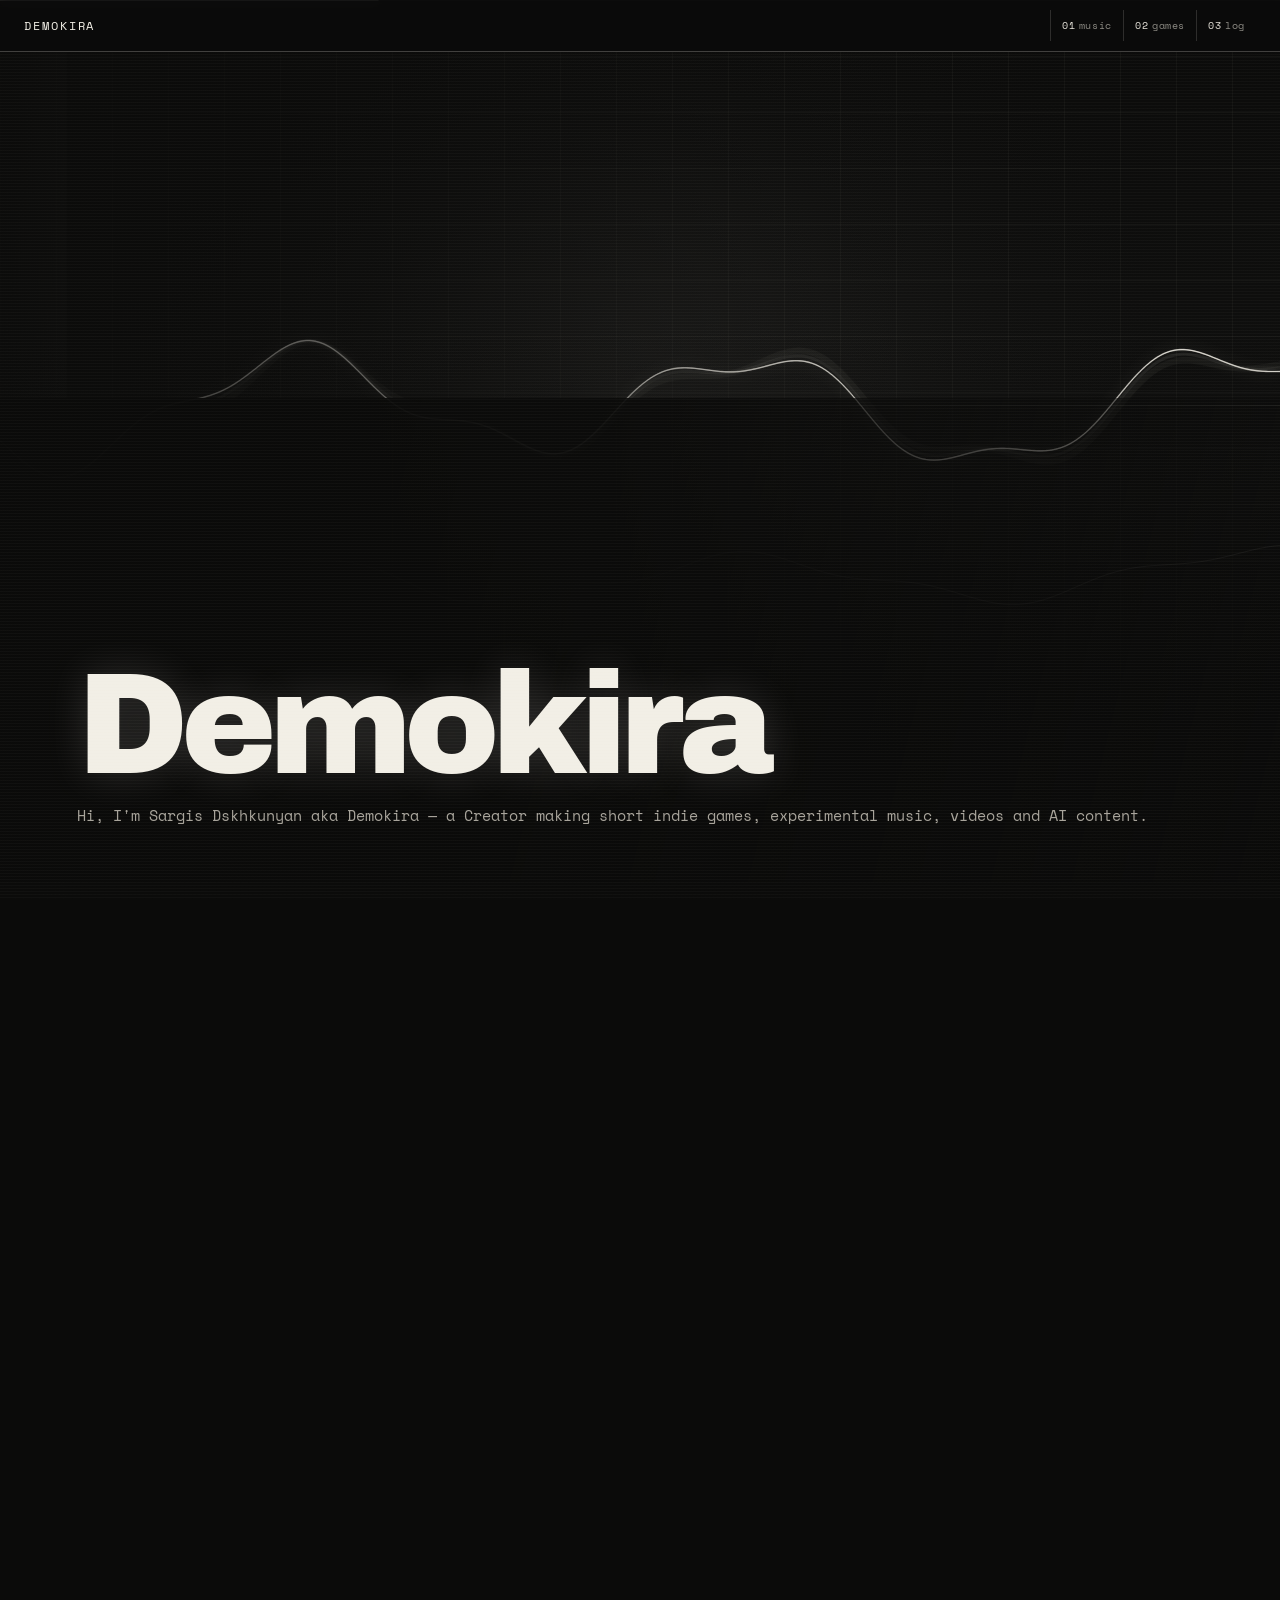
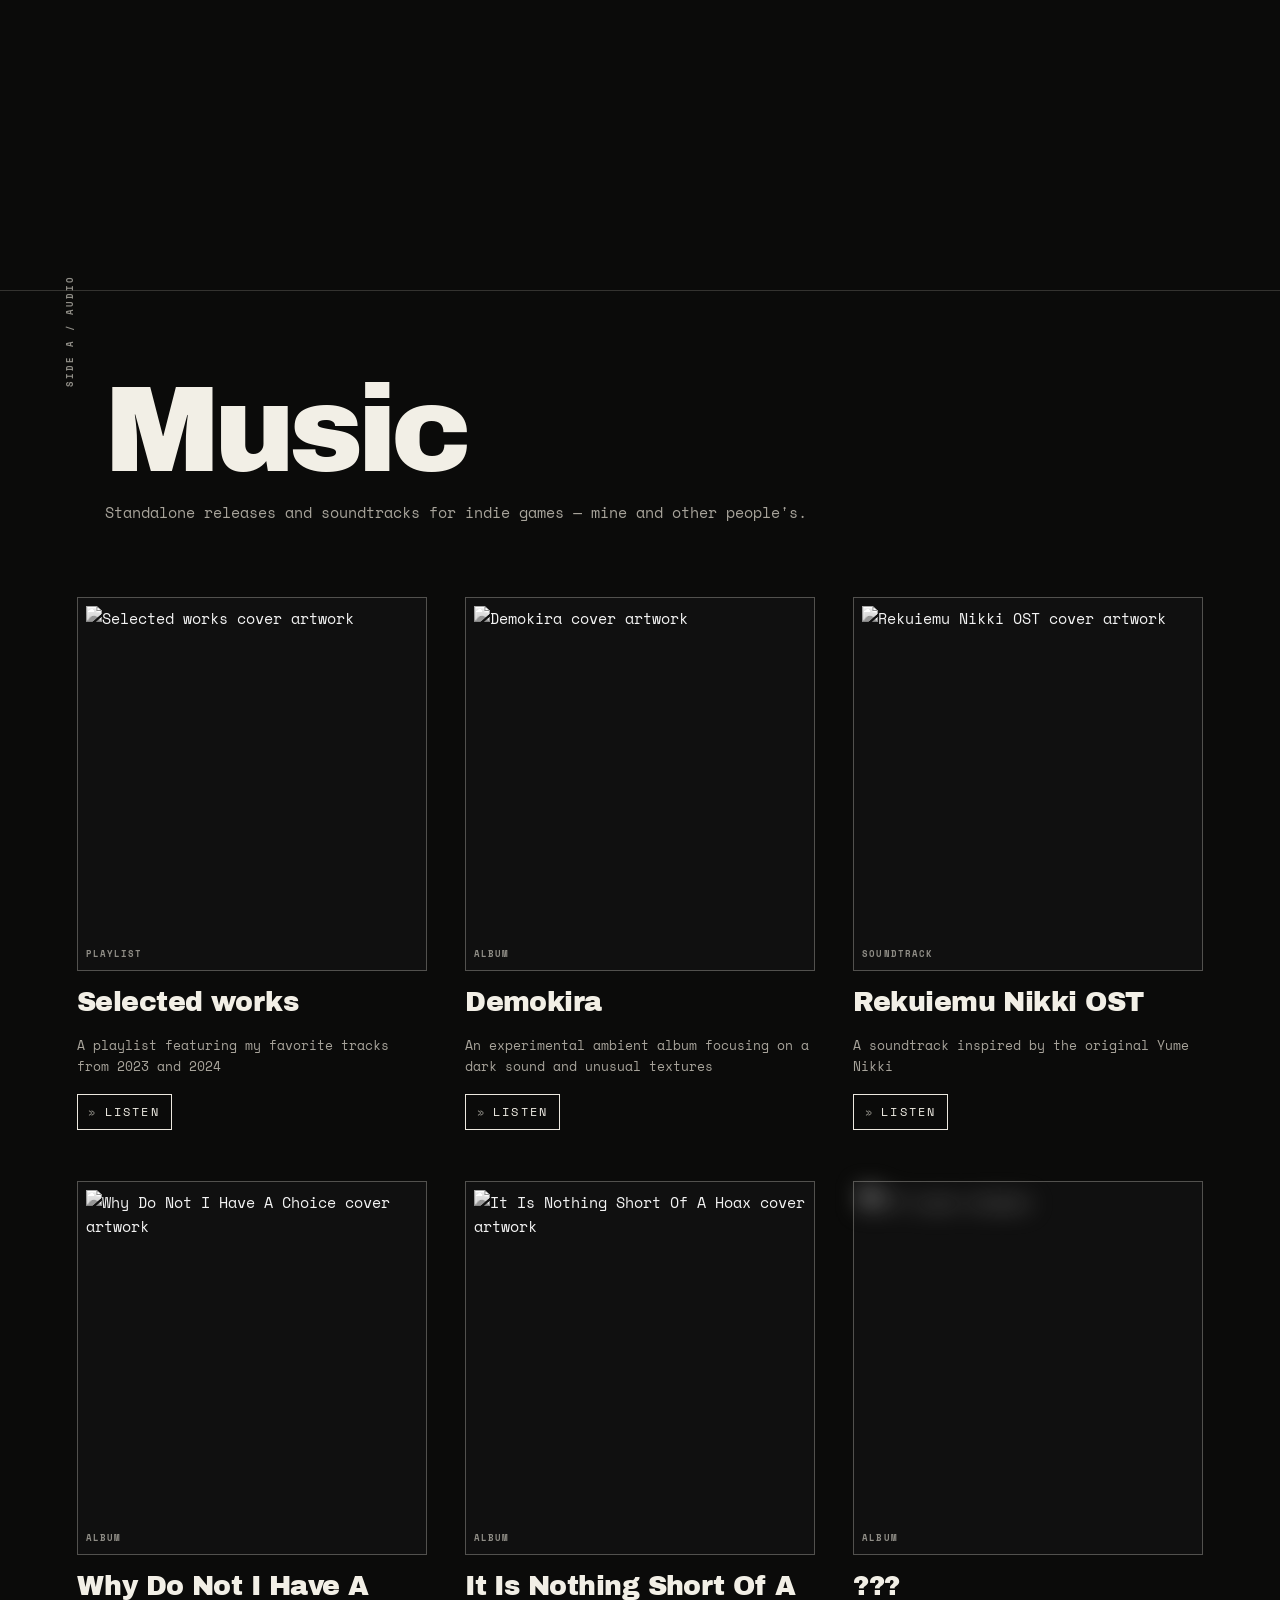
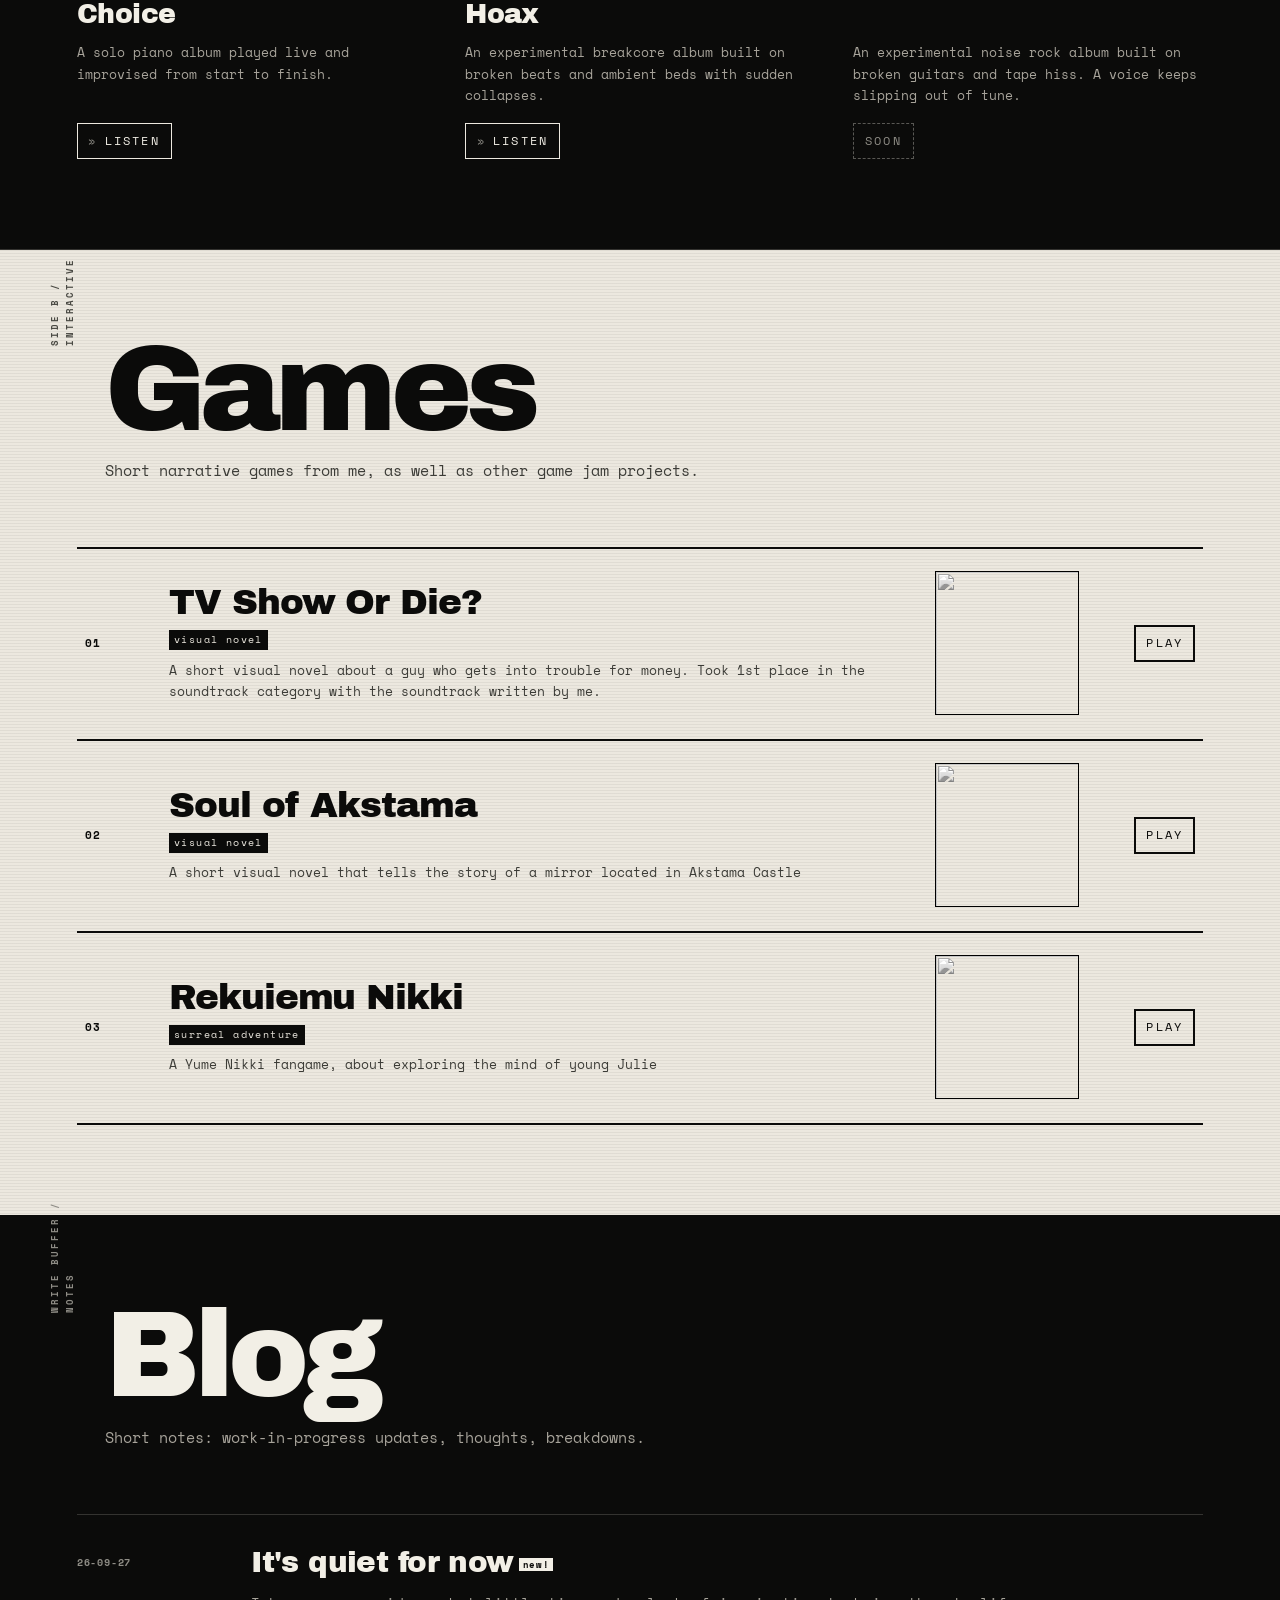
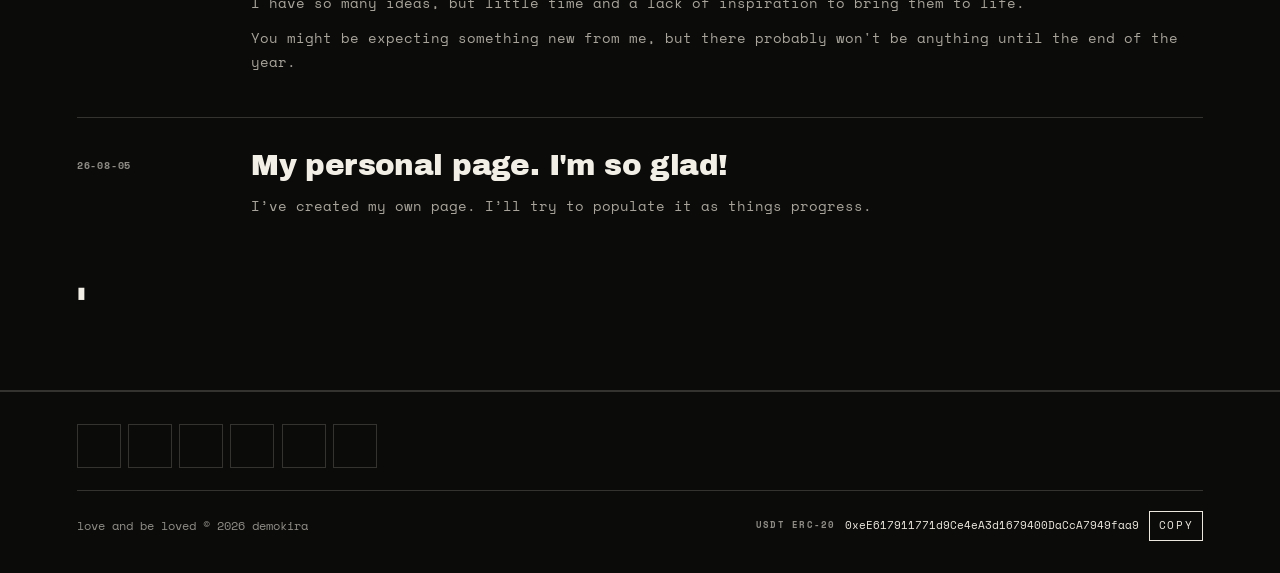
==== preview.html @ 274d5055 "Self-contained oscilloscope preview" ====
<!doctype html>
<html lang="en">
<head>
<meta charset="utf-8">
<meta name="viewport" content="width=device-width, initial-scale=1">
<title>Demokira — indie games, music, videos and AI content</title>
<meta name="description" content="Short indie games, experimental music, videos, AI content and a dev blog by Sargis Dskhkunyan aka Demokira.">
<meta name="theme-color" content="#0b0b0a">
<meta property="og:title" content="Demokira — indie games, music, videos and AI content">
<meta property="og:description" content="Short indie games, experimental music, videos, AI content and a dev blog by Sargis Dskhkunyan aka Demokira.">
<meta property="og:type" content="website">
<meta property="og:url" content="https://sargis.space/">
<meta property="og:site_name" content="Demokira">
<meta property="og:image" content="https://sargis.space/assets/og.png">
<meta name="twitter:card" content="summary_large_image">
<meta name="twitter:image" content="https://sargis.space/assets/og.png">
<link rel="canonical" href="https://sargis.space/">
<link rel="icon" href="https://cdn.jsdelivr.net/gh/demokira/demokiras-page@preview-oscilloscope/assets/icon.png">
<link rel="apple-touch-icon" href="https://cdn.jsdelivr.net/gh/demokira/demokiras-page@preview-oscilloscope/assets/apple-touch-icon.png">

<link rel="preconnect" href="https://fonts.googleapis.com">
<link rel="preconnect" href="https://fonts.gstatic.com">
<style>
@import url('https://fonts.googleapis.com/css2?family=Archivo+Black&family=Space+Mono:ital,wght@0,400;0,700;1,400&display=swap');

*, *::before, *::after { box-sizing: border-box; }
html, body { margin: 0; padding: 0; }
html { background: #0b0b0a; }
body { background: #0b0b0a; color: #ece8df; }
h1, h2, h3, p, figure, blockquote { margin: 0; }
ul, ol { margin: 0; padding: 0; list-style: none; }
img { max-width: 100%; }
a { color: inherit; }
button { font: inherit; }
::selection { background: #ece8df; color: #0b0b0a; }

.scroll-scrub {
  --ss-progress: 0;
  position: relative;
  isolation: isolate;
  color: var(--ss-ink);
  background: var(--ss-bg);
}

.scroll-scrub__stage {
  position: sticky;
  top: 0;
  z-index: 0;
  width: 100%;
  height: 100dvh;
  overflow: hidden;
  background: var(--ss-bg);
}

.scroll-scrub__media,
.scroll-scrub__layer,
.scroll-scrub__picture,
.scroll-scrub__poster,
.scroll-scrub__video {
  position: absolute;
  inset: 0;
  width: 100%;
  height: 100%;
}

.scroll-scrub__media {
  z-index: 0;
}

.scroll-scrub__layer {
  margin: 0;
  overflow: hidden;
  opacity: 0;
  will-change: opacity;
}

.scroll-scrub__layer:first-child {
  opacity: 1;
}

.scroll-scrub__poster,
.scroll-scrub__video {
  display: block;
  object-fit: cover;
  object-position: var(--ss-object-position);
}

.scroll-scrub__poster {
  z-index: 0;
}

.scroll-scrub__video {
  z-index: 1;
}

.scroll-scrub__layer[data-video-painted="true"] .scroll-scrub__poster {
  visibility: hidden;
}

.scroll-scrub__progress {
  position: absolute;
  z-index: 5;
  top: 0;
  right: 0;
  left: 0;
  height: 2px;
  background: color-mix(in srgb, var(--ss-ink) 14%, transparent);
  pointer-events: none;
}

.scroll-scrub__progress span {
  display: block;
  width: 100%;
  height: 100%;
  background: var(--ss-accent);
  transform: scaleX(var(--ss-progress));
  transform-origin: left center;
}

.scroll-scrub__route {
  position: absolute;
  z-index: 6;
  top: clamp(1rem, 3vw, 2rem);
  right: clamp(1rem, 4vw, 4rem);
  left: clamp(1rem, 4vw, 4rem);
  display: flex;
  justify-content: flex-end;
  gap: 0.25rem;
  pointer-events: auto;
}

.scroll-scrub__route-button {
  min-height: 2.75rem;
  padding: 0.65rem 0.9rem;
  border: 0;
  color: var(--ss-muted);
  background: transparent;
  font: inherit;
  cursor: pointer;
}

.scroll-scrub__route-button:hover,
.scroll-scrub__route-button[aria-current="step"] {
  color: var(--ss-ink);
}

.scroll-scrub__route-button[aria-current="step"] {
  text-decoration: underline;
  text-decoration-color: var(--ss-accent);
  text-decoration-thickness: 0.15em;
  text-underline-offset: 0.3em;
}

.scroll-scrub__route-button:focus-visible {
  outline: 2px solid var(--ss-accent);
  outline-offset: 3px;
}

.scroll-scrub__story {
  position: relative;
  z-index: 3;
  margin-top: -100dvh;
  pointer-events: none;
}

.scroll-scrub__chapter,
.scroll-scrub__connector-band {
  position: relative;
}

.scroll-scrub__chapter-pin {
  position: sticky;
  top: 0;
  display: flex;
  align-items: center;
  min-height: 100dvh;
  padding: clamp(5rem, 9vw, 8rem) clamp(1.25rem, 6vw, 6rem);
  pointer-events: none;
}

.scroll-scrub__chapter[data-align="right"] .scroll-scrub__chapter-pin {
  justify-content: flex-end;
}

.scroll-scrub__copy {
  position: relative;
  width: min(40rem, 48vw);
  pointer-events: auto;
}

.scroll-scrub__copy::before {
  position: absolute;
  z-index: -1;
  inset: -3rem -5rem;
  content: "";
  background: radial-gradient(
    ellipse at center,
    color-mix(in srgb, var(--ss-bg) 88%, transparent) 0%,
    color-mix(in srgb, var(--ss-bg) 58%, transparent) 52%,
    transparent 76%
  );
  pointer-events: none;
}

.scroll-scrub__kicker {
  max-width: 30ch;
  margin: 0 0 1rem;
  color: var(--ss-accent);
  font-size: 0.8rem;
  font-weight: 700;
  letter-spacing: 0.12em;
  text-transform: uppercase;
}

.scroll-scrub__title {
  max-width: 13ch;
  margin: 0;
  color: var(--ss-ink);
  font: inherit;
  font-size: clamp(2.75rem, 6vw, 6.75rem);
  font-weight: 700;
  line-height: 0.94;
  letter-spacing: -0.045em;
  text-wrap: balance;
}

.scroll-scrub__body {
  max-width: 42ch;
  margin: 1.5rem 0 0;
  color: var(--ss-muted);
  font-size: clamp(1rem, 1.35vw, 1.2rem);
  line-height: 1.55;
}

.scroll-scrub__tags {
  display: flex;
  flex-wrap: wrap;
  gap: 0.55rem;
  margin: 1.5rem 0 0;
  padding: 0;
  list-style: none;
}

.scroll-scrub__tags li {
  padding: 0.45rem 0.7rem;
  border: 1px solid color-mix(in srgb, var(--ss-ink) 20%, transparent);
  color: var(--ss-ink);
  font-size: 0.82rem;
}

.scroll-scrub__actions {
  display: flex;
  flex-wrap: wrap;
  gap: 0.75rem;
  margin-top: 2rem;
}

@media (max-width: 860px) {
  .scroll-scrub__poster,
  .scroll-scrub__video {
    object-position: var(--ss-mobile-position);
  }

  .scroll-scrub__route {
    right: max(0.75rem, env(safe-area-inset-right));
    left: max(0.75rem, env(safe-area-inset-left));
    justify-content: flex-start;
    overflow-x: auto;
    overscroll-behavior-x: contain;
    scrollbar-width: thin;
  }

  .scroll-scrub__route-button {
    flex: 0 0 auto;
  }

  .scroll-scrub__chapter-pin,
  .scroll-scrub__chapter[data-align="right"] .scroll-scrub__chapter-pin {
    align-items: flex-end;
    justify-content: flex-start;
    padding: 6.5rem max(1.25rem, env(safe-area-inset-right))
      calc(4rem + env(safe-area-inset-bottom))
      max(1.25rem, env(safe-area-inset-left));
  }

  .scroll-scrub__copy {
    width: min(100%, 36rem);
  }

  .scroll-scrub__copy::before {
    inset: -3rem -2rem;
    background: linear-gradient(
      to top,
      var(--ss-bg) 0%,
      color-mix(in srgb, var(--ss-bg) 82%, transparent) 58%,
      transparent 100%
    );
  }

  .scroll-scrub__title {
    max-width: 14ch;
    font-size: clamp(2.3rem, 11vw, 4.5rem);
  }
}

@media (prefers-reduced-motion: reduce) {
  .scroll-scrub__chapter {
    min-height: 100dvh !important;
  }

  .scroll-scrub__connector-band {
    display: none;
  }

  .scroll-scrub__progress span {
    transition: none;
  }
}


/* ==========================================================================
   DEMOKIRA — pirate signal. Custom token layer, no framework utilities.
   ========================================================================== */

html {
  scroll-behavior: smooth;
  background: #0b0b0a;
}

.dk {
  --ink: #0b0b0a;
  --paper: #ece8df;
  --chalk: #f2efe6;
  --ash: #8f8d86;
  --smoke: #a8a49b;
  --line: rgba(236, 232, 223, 0.18);
  --bar-h: 52px;
  position: relative;
  min-height: 100dvh;
  background: var(--ink);
  color: var(--paper);
  font-family: "Space Mono", ui-monospace, "SFMono-Regular", monospace;
  font-size: 15px;
  line-height: 1.6;
  overflow-x: clip;
}

/* fixed signal texture over the whole machine: animated grain stays with the
   visitor after the hero and reads on both black and paper sections */
.dk::before {
  position: fixed;
  z-index: 74;
  inset: 0;
  content: "";
  background-image: url("https://cdn.jsdelivr.net/gh/demokira/demokiras-page@preview-oscilloscope/assets/noise.png");
  background-size: 240px 240px;
  mix-blend-mode: overlay;
  opacity: 0.4;
  animation: dk-grain 1.05s steps(4) infinite;
  pointer-events: none;
}

.dk::after {
  position: fixed;
  z-index: 75;
  inset: 0;
  content: "";
  background: repeating-linear-gradient(
    to bottom,
    rgba(236, 232, 223, 0.05) 0px,
    rgba(236, 232, 223, 0.05) 1px,
    rgba(11, 11, 10, 0) 1px,
    rgba(11, 11, 10, 0) 3px
  );
  opacity: 0.6;
  pointer-events: none;
}

/* ---------- machine bar -------------------------------------------------- */
.bar {
  position: fixed;
  z-index: 90;
  top: 0;
  right: 0;
  left: 0;
  display: flex;
  align-items: center;
  gap: 1.5rem;
  height: var(--bar-h);
  padding: 0 clamp(0.75rem, 2vw, 1.5rem);
  border-bottom: 1px solid rgba(236, 232, 223, 0.24);
  background: rgba(11, 11, 10, 0.9);
  -webkit-backdrop-filter: blur(6px);
  backdrop-filter: blur(6px);
  font-family: "Space Mono", ui-monospace, monospace;
  font-size: 10px;
  letter-spacing: 0.08em;
  text-transform: lowercase;
}

.brand {
  display: inline-flex;
  align-items: center;
  color: var(--chalk);
  font-size: 12px;
  letter-spacing: 0.16em;
  text-decoration: none;
  text-transform: uppercase;
}

.brand:hover {
  background: var(--chalk);
  color: var(--ink);
}

.bar__nav {
  display: flex;
  margin-left: auto;
  gap: 0;
}

.bar__nav a {
  display: inline-flex;
  gap: 0.35em;
  padding: 0.45rem 0.7rem;
  border-left: 1px solid rgba(236, 232, 223, 0.16);
  color: var(--ash);
  font-family: "Space Mono", ui-monospace, monospace;
  font-size: 10px;
  letter-spacing: 0.06em;
  text-decoration: none;
}

.nav__num {
  color: var(--paper);
}

.bar__nav a:hover .nav__num,
.bar__nav a:focus-visible .nav__num {
  color: inherit;
}

.bar__nav a:hover,
.bar__nav a:focus-visible {
  background: var(--chalk);
  color: var(--ink);
  outline: none;
}

/* ---------- hero scrub --------------------------------------------------- */
.hero {
  position: relative;
  border-bottom: 1px solid var(--line);
}

.scope-field {
  position: absolute;
  inset: 0;
  display: block;
  width: 100%;
  height: 100%;
}

.hero .scroll-scrub__stage::after {
  position: absolute;
  z-index: 2;
  inset: 0;
  content: "";
  background:
    linear-gradient(
      to top,
      rgba(11, 11, 10, 0.98) 0%,
      rgba(11, 11, 10, 0.92) 18%,
      rgba(11, 11, 10, 0.55) 38%,
      rgba(11, 11, 10, 0) 64%
    ),
    linear-gradient(
      100deg,
      rgba(11, 11, 10, 0.92) 0%,
      rgba(11, 11, 10, 0.4) 42%,
      rgba(11, 11, 10, 0) 68%
    );
  pointer-events: none;
}

.hero .scroll-scrub__progress {
  height: 1px;
  background: rgba(236, 232, 223, 0.14);
}

.hero .scroll-scrub__progress span {
  background: var(--chalk);
}

.hero .scroll-scrub__route {
  display: none;
}

.hero .scroll-scrub__chapter-pin {
  align-items: flex-end;
  padding: var(--bar-h) clamp(1.1rem, 6vw, 5.5rem) clamp(2.5rem, 8vh, 5rem);
}

.hero .scroll-scrub__copy {
  width: min(96rem, 94vw);
}

.hero .scroll-scrub__copy::before {
  inset: -30vh -30vw -6vh -10vw;
  background: linear-gradient(
    104deg,
    rgba(11, 11, 10, 0.97) 0%,
    rgba(11, 11, 10, 0.92) 38%,
    rgba(11, 11, 10, 0.55) 66%,
    rgba(11, 11, 10, 0) 94%
  );
}

.hero .scroll-scrub__kicker {
  max-width: none;
  margin: 0 0 1.4rem;
  color: var(--ash);
  font-family: "Space Mono", ui-monospace, monospace;
  font-size: 10px;
  font-weight: 400;
  letter-spacing: 0.26em;
  text-transform: uppercase;
}

.hero .scroll-scrub__title {
  max-width: none;
  margin: 0;
  color: var(--chalk);
  font-family: "Archivo Black", "Arial Black", sans-serif;
  font-size: clamp(3.1rem, 11.2vw, 11rem);
  font-weight: 400;
  line-height: 0.8;
  letter-spacing: -0.055em;
  text-shadow: 0 0 42px rgba(236, 232, 223, 0.16);
  text-wrap: nowrap;
}

.hero .scroll-scrub__body {
  max-width: none;
  margin-top: 1.3rem;
  color: var(--smoke);
  font-family: "Space Mono", ui-monospace, monospace;
  font-size: clamp(0.9rem, 1.15vw, 1.05rem);
  line-height: 1.65;
}

/* ---------- shared section type ----------------------------------------- */
.bill,
.log {
  position: relative;
  padding: clamp(4.5rem, 10vh, 8.5rem) clamp(1.1rem, 6vw, 5.5rem);
  border-bottom: 1px solid var(--line);
  scroll-margin-top: calc(var(--bar-h) + 8px);
}

.bill__head,
.inverse__head,
.log__head {
  position: relative;
  padding-left: clamp(0rem, 2.2vw, 2.6rem);
}

.rail-label {
  position: absolute;
  top: 0.4rem;
  left: 0;
  margin: 0;
  color: var(--ash);
  font-family: "Space Mono", ui-monospace, monospace;
  font-size: 9px;
  letter-spacing: 0.22em;
  text-transform: uppercase;
  transform: rotate(180deg);
  transform-origin: left top;
  writing-mode: vertical-rl;
}

.rail-label--ink {
  color: #4a4a44;
}

.h-display {
  margin: 0;
  color: var(--chalk);
  font-family: "Archivo Black", "Arial Black", sans-serif;
  font-size: clamp(3.2rem, 9.5vw, 8rem);
  font-weight: 400;
  line-height: 0.82;
  letter-spacing: -0.05em;
}

.lede {
  max-width: none;
  margin: 1.2rem 0 0;
  color: var(--smoke);
  font-size: 0.92rem;
  line-height: 1.7;
}

.lede--ink {
  color: #3c3c37;
}

/* ---------- music -------------------------------------------------------- */
.bill__head {
  margin-bottom: clamp(2.5rem, 6vw, 4.5rem);
}

.sleeves {
  display: grid;
  grid-template-columns: repeat(3, minmax(0, 1fr));
  column-gap: clamp(1.4rem, 3vw, 3rem);
  row-gap: clamp(2rem, 4vw, 3.5rem);
  align-items: stretch;
  margin: 0;
  padding: 0;
  list-style: none;
}

.sleeve {
  position: relative;
  display: grid;
  grid-row: span 4;
  grid-template-rows: subgrid;
  row-gap: 0;
}

.sleeve:nth-child(2) {
  margin-top: 0;
}

.sleeve:nth-child(3) {
  margin-top: 0;
}

.sleeve__art {
  position: relative;
  margin: 0;
  padding: 8px;
  border: 1px solid rgba(236, 232, 223, 0.3);
  background: #101010;
  transition: transform 220ms ease, border-color 220ms linear;
}

.sleeve:hover .sleeve__art {
  transform: translateY(-5px) rotate(-0.5deg);
  border-color: var(--chalk);
}

.sleeve__art img {
  display: block;
  width: 100%;
  height: auto;
  aspect-ratio: 1;
  object-fit: cover;
  filter: grayscale(1) contrast(1.1);
}

.sleeve--upcoming .sleeve__art img {
  filter: grayscale(1) contrast(1.05) brightness(0.85) blur(12px);
}

.sleeve__art figcaption {
  padding-top: 0.6rem;
  color: var(--ash);
  font-family: "Space Mono", ui-monospace, monospace;
  font-size: 9px;
  letter-spacing: 0.12em;
  text-transform: uppercase;
}

.sleeve__meta {
  display: contents;
}

.sleeve__meta h3 {
  margin: 1.15rem 0 0;
  color: var(--chalk);
  font-family: "Archivo Black", "Arial Black", sans-serif;
  font-size: clamp(1.35rem, 2.1vw, 1.9rem);
  font-weight: 400;
  line-height: 1.04;
  letter-spacing: -0.02em;
}

.stamp {
  display: inline-block;
  margin: 0;
  padding: 0.18em 0.5em;
  background: var(--ash);
  color: var(--ink);
  font-size: 10px;
  letter-spacing: 0.14em;
  text-transform: lowercase;
}

.stamp--ink {
  background: var(--ink);
  color: var(--paper);
}

.sleeve__desc {
  max-width: none;
  margin: 0.8rem 0 0;
  color: var(--smoke);
  font-size: 0.82rem;
  line-height: 1.65;
}

.listen {
  display: inline-flex;
  align-items: center;
  justify-self: start;
  gap: 0.55em;
  margin: 1rem 0 0;
  padding: 0.55em 0.85em;
  border: 1px solid var(--paper);
  color: var(--chalk);
  font-family: "Space Mono", ui-monospace, monospace;
  font-size: 0.78rem;
  letter-spacing: 0.18em;
  text-decoration: none;
  text-transform: uppercase;
  transition: background 160ms linear, color 160ms linear;
}

.listen--soon {
  border-color: rgba(236, 232, 223, 0.35);
  border-style: dashed;
  color: var(--ash);
  cursor: default;
}

.listen--soon:hover {
  border-color: rgba(236, 232, 223, 0.35);
  background: transparent;
  color: var(--ash);
}

.listen span {
  color: var(--ash);
}

.listen:hover,
.listen:focus-visible {
  background: var(--chalk);
  color: var(--ink);
  outline: none;
}

.listen:hover span {
  color: var(--ink);
}

/* ---------- games, inverse video ----------------------------------------- */
.inverse {
  position: relative;
  padding: clamp(4.5rem, 10vh, 8.5rem) clamp(1.1rem, 6vw, 5.5rem);
  border-bottom: 1px solid var(--ink);
  scroll-margin-top: calc(var(--bar-h) + 8px);
  background-color: var(--paper);
  background-image: repeating-linear-gradient(
    to bottom,
    rgba(11, 11, 10, 0.055) 0px,
    rgba(11, 11, 10, 0.055) 1px,
    rgba(236, 232, 223, 0) 1px,
    rgba(236, 232, 223, 0) 3px
  );
  color: var(--ink);
}

.inverse .h-display {
  color: var(--ink);
}

.inverse__head {
  margin-bottom: clamp(2.5rem, 6vw, 4rem);
}

.ledger {
  margin: 0;
  padding: 0;
  border-bottom: 2px solid var(--ink);
  list-style: none;
}

.ledger__row {
  position: relative;
  isolation: isolate;
  display: grid;
  grid-template-columns: 3.5rem minmax(0, 1fr) 9rem 5.5rem;
  gap: clamp(1rem, 2.2vw, 2rem);
  align-items: center;
  padding: 1.5rem 0.5rem;
  background-image: linear-gradient(var(--ink), var(--ink));
  background-repeat: no-repeat;
  background-position: 0 0;
  background-size: 100% 2px;
  transition: color 170ms linear;
}

/* the black hover floods the full viewport width, not just the row box */
.ledger__row::before {
  position: absolute;
  z-index: -1;
  top: -2px;
  bottom: -2px;
  left: calc(50% - 50vw);
  width: 100vw;
  content: "";
  background: var(--ink);
  opacity: 0;
  transition: opacity 150ms linear;
}

.ledger__row:hover {
  color: var(--paper);
}

.ledger__row:hover::before {
  opacity: 1;
}

.ledger__idx {
  font-family: "Space Mono", ui-monospace, monospace;
  font-size: 11px;
  letter-spacing: 0.08em;
}

.ledger__body h3 {
  margin: 0;
  font-family: "Archivo Black", "Arial Black", sans-serif;
  font-size: clamp(1.45rem, 2.8vw, 2.4rem);
  font-weight: 400;
  line-height: 1.02;
  letter-spacing: -0.03em;
}

.ledger__body .stamp {
  margin-top: 0.55rem;
}

.ledger__row:hover .stamp--ink {
  background: var(--paper);
  color: var(--ink);
}

.ledger__desc {
  max-width: none;
  margin: 0.6rem 0 0;
  color: #3c3c37;
  font-size: 0.8rem;
  line-height: 1.65;
}

.ledger__row:hover .ledger__desc {
  color: var(--smoke);
}

.ledger__thumb {
  display: block;
  width: 9rem;
  height: 9rem;
  border: 1px solid var(--ink);
  object-fit: cover;
  filter: grayscale(1) contrast(1.1);
}

.play {
  justify-self: end;
  padding: 0.6em 0.85em;
  border: 2px solid var(--ink);
  color: var(--ink);
  font-size: 0.72rem;
  letter-spacing: 0.2em;
  text-decoration: none;
  text-transform: uppercase;
  transition: background 160ms linear, color 160ms linear;
}

.play:hover,
.play:focus-visible {
  background: var(--ink);
  color: var(--paper);
  outline: none;
}

.ledger__row:hover .play {
  border-color: var(--paper);
  color: var(--paper);
}

.ledger__row:hover .play:hover {
  background: var(--paper);
  color: var(--ink);
}

/* ---------- log ---------------------------------------------------------- */
.log__head {
  margin-bottom: clamp(2.5rem, 6vw, 4rem);
}

.log__list {
  max-width: 74rem;
  margin: 0;
  padding: 0;
  list-style: none;
}

.entry {
  display: grid;
  grid-template-columns: 8.5rem minmax(0, 1fr);
  gap: clamp(1.2rem, 3vw, 2.5rem);
  padding: 2rem 0;
  border-top: 1px solid var(--line);
}

.entry__date {
  padding-top: 0.45rem;
  color: var(--ash);
  font-family: "Space Mono", ui-monospace, monospace;
  font-size: 10px;
  letter-spacing: 0.08em;
}

.entry h3 {
  margin: 0 0 0.8rem;
  color: var(--chalk);
  font-family: "Archivo Black", "Arial Black", sans-serif;
  font-size: clamp(1.35rem, 2.3vw, 1.9rem);
  font-weight: 400;
  line-height: 1.06;
  letter-spacing: -0.02em;
}

.entry p {
  max-width: none;
  margin: 0 0 0.7rem;
  color: var(--smoke);
  font-size: 0.88rem;
  line-height: 1.7;
}

.new {
  display: inline-block;
  margin-left: 0.6em;
  padding: 0.16em 0.42em;
  background: var(--chalk);
  color: var(--ink);
  font-family: "Space Mono", ui-monospace, monospace;
  font-size: 9px;
  font-weight: 400;
  letter-spacing: 0.08em;
  vertical-align: middle;
  animation: dk-blink 1.2s steps(2, start) infinite;
}

.log__cursor {
  margin: 1.4rem 0 0;
  color: var(--chalk);
  font-size: 1rem;
  line-height: 1;
  animation: dk-blink 1s steps(2, start) infinite;
}

/* ---------- footer ------------------------------------------------------- */
.foot {
  display: flex;
  flex-direction: column;
  gap: 1.4rem;
  padding: 2rem clamp(1.1rem, 6vw, 5.5rem);
  border-top: 1px solid var(--line);
  color: var(--ash);
  font-size: 0.76rem;
}

.foot__top {
  display: flex;
  align-items: center;
  justify-content: space-between;
  gap: 1.2rem;
  flex-wrap: wrap;
}

.foot__channels {
  display: flex;
  flex-wrap: wrap;
  gap: 0.45rem;
  margin: 0;
  padding: 0;
  list-style: none;
}

.foot__channels a {
  display: grid;
  place-items: center;
  width: 44px;
  height: 44px;
  border: 1px solid var(--line);
  color: var(--paper);
  transition: background 140ms linear, color 140ms linear, border-color 140ms linear;
}

.foot__channels a:hover,
.foot__channels a:focus-visible {
  border-color: var(--chalk);
  background: var(--chalk);
  color: var(--ink);
  outline: none;
}

.foot__icon {
  display: block;
  width: 20px;
  height: 20px;
  background: currentColor;
  -webkit-mask-repeat: no-repeat;
  mask-repeat: no-repeat;
  -webkit-mask-position: center;
  mask-position: center;
  -webkit-mask-size: contain;
  mask-size: contain;
}

.foot__icon--youtube {
  -webkit-mask-image: url("https://cdn.jsdelivr.net/gh/demokira/demokiras-page@preview-oscilloscope/icons/youtube.svg");
  mask-image: url("https://cdn.jsdelivr.net/gh/demokira/demokiras-page@preview-oscilloscope/icons/youtube.svg");
}

.foot__icon--itchdotio {
  -webkit-mask-image: url("https://cdn.jsdelivr.net/gh/demokira/demokiras-page@preview-oscilloscope/icons/itchdotio.svg");
  mask-image: url("https://cdn.jsdelivr.net/gh/demokira/demokiras-page@preview-oscilloscope/icons/itchdotio.svg");
}

.foot__icon--bandcamp {
  -webkit-mask-image: url("https://cdn.jsdelivr.net/gh/demokira/demokiras-page@preview-oscilloscope/icons/bandcamp.svg");
  mask-image: url("https://cdn.jsdelivr.net/gh/demokira/demokiras-page@preview-oscilloscope/icons/bandcamp.svg");
}

.foot__icon--tiktok {
  -webkit-mask-image: url("https://cdn.jsdelivr.net/gh/demokira/demokiras-page@preview-oscilloscope/icons/tiktok.svg");
  mask-image: url("https://cdn.jsdelivr.net/gh/demokira/demokiras-page@preview-oscilloscope/icons/tiktok.svg");
}

.foot__icon--instagram {
  -webkit-mask-image: url("https://cdn.jsdelivr.net/gh/demokira/demokiras-page@preview-oscilloscope/icons/instagram.svg");
  mask-image: url("https://cdn.jsdelivr.net/gh/demokira/demokiras-page@preview-oscilloscope/icons/instagram.svg");
}

.foot__icon--email {
  -webkit-mask-image: url("https://cdn.jsdelivr.net/gh/demokira/demokiras-page@preview-oscilloscope/icons/email.svg");
  mask-image: url("https://cdn.jsdelivr.net/gh/demokira/demokiras-page@preview-oscilloscope/icons/email.svg");
}

.foot__bottom {
  display: flex;
  align-items: center;
  justify-content: space-between;
  gap: 1rem;
  flex-wrap: wrap;
  padding-top: 1.2rem;
  border-top: 1px solid var(--line);
}

.foot__line {
  margin: 0;
}

.foot__wallet {
  display: flex;
  align-items: center;
  gap: 0.6rem;
  flex-wrap: wrap;
}

.foot__wallet-label {
  color: var(--ash);
  font-family: "Space Mono", ui-monospace, monospace;
  font-size: 9px;
  letter-spacing: 0.14em;
  text-transform: uppercase;
}

.foot__wallet-value {
  color: var(--paper);
  font-family: "Space Mono", ui-monospace, monospace;
  font-size: 0.66rem;
  overflow-wrap: anywhere;
}

.wallet-key {
  padding: 0.5em 0.8em;
  border: 1px solid var(--paper);
  background: transparent;
  color: var(--paper);
  font-family: "Space Mono", ui-monospace, monospace;
  font-size: 0.68rem;
  letter-spacing: 0.16em;
  text-transform: uppercase;
  cursor: pointer;
}

.wallet-key:hover {
  background: var(--chalk);
  color: var(--ink);
}

.foot p {
  margin: 0;
}

/* ---------- motion ------------------------------------------------------- */
@keyframes dk-blink {
  0%,
  100% {
    opacity: 1;
  }
  50% {
    opacity: 0;
  }
}

@keyframes dk-grain {
  0% {
    background-position: 0 0;
  }
  25% {
    background-position: -43px 27px;
  }
  50% {
    background-position: 31px -39px;
  }
  75% {
    background-position: -17px -11px;
  }
  100% {
    background-position: 47px 33px;
  }
}

/* micro labels: mono, set tight and heavy now that the pixel face is gone */
.rail-label,
.sleeve__art figcaption,
.ledger__idx,
.entry__date,
.foot__wallet-label,
.new {
  font-weight: 700;
}

/* ---------- responsive --------------------------------------------------- */
@media (max-width: 1000px) {
  .bar__nav {
    margin-left: auto;
  }
}

@media (max-width: 900px) {
  .sleeves {
    grid-template-columns: repeat(2, minmax(0, 1fr));
  }

  .sleeve:nth-child(3) {
    margin-top: 0;
  }

  .ledger__row {
    grid-template-columns: 2.5rem minmax(0, 1fr) 7rem 4.5rem;
  }

  .ledger__thumb {
    width: 7rem;
    height: 7rem;
  }
}

@media (max-width: 700px) {
  .bar {
    gap: 0.75rem;
  }

  .bar__nav {
    overflow-x: auto;
    scrollbar-width: none;
  }

  .bar__nav a {
    padding: 0.4rem 0.5rem;
    font-size: 10px;
    white-space: nowrap;
  }

  .nav__word {
    display: none;
  }

  .hero .scroll-scrub__title {
    font-size: clamp(2.9rem, 15.5vw, 5rem);
    text-wrap: nowrap;
  }

  .hero .scroll-scrub__chapter-pin {
    padding-bottom: 2.2rem;
  }

  .hero .scroll-scrub__copy::before {
    inset: -20vh -10vw -4vh -8vw;
    background: linear-gradient(
      to top,
      rgba(11, 11, 10, 0.97) 0%,
      rgba(11, 11, 10, 0.86) 58%,
      rgba(11, 11, 10, 0.15) 100%
    );
  }

  .rail-label {
    display: none;
  }

  .bill__head,
  .inverse__head,
  .log__head {
    padding-left: 0;
  }

  .sleeves {
    grid-template-columns: 1fr;
  }

  .sleeve:nth-child(2) {
    margin-top: 0;
  }

  .ledger__row {
    grid-template-columns: 2rem minmax(0, 1fr);
    gap: 0.9rem;
    padding: 1.3rem 0.2rem;
  }

  .ledger__idx {
    grid-column: 1;
    grid-row: 1;
    align-self: start;
    padding-top: 0.35rem;
  }

  .ledger__body {
    grid-column: 2;
    grid-row: 1;
  }

  .ledger__thumb {
    grid-column: 2;
    grid-row: 2;
    width: 6.5rem;
    height: 6.5rem;
  }

  .play {
    grid-column: 2;
    grid-row: 3;
    justify-self: start;
  }

  .entry {
    grid-template-columns: 1fr;
    gap: 0.5rem;
  }

  .entry__date {
    padding-top: 0;
  }

  .foot__top {
    flex-direction: column;
    align-items: flex-start;
  }
}

@media (prefers-reduced-motion: reduce) {
  html {
    scroll-behavior: auto;
  }

  .new,
  .log__cursor {
    animation: none;
  }

  .dk::before {
    animation: none;
  }

  .sleeve__art,
  .ledger__row,
  .listen,
  .play,
  .foot__channels a {
    transition: none;
  }
}

</style>
</head>
<body>
<div class="dk" id="top"><header class="bar"><a class="brand" href="#top">DEMOKIRA</a><nav aria-label="Sections" class="bar__nav"><a href="#music"><span class="nav__num">01</span><span class="nav__word">music</span></a><a href="#games"><span class="nav__num">02</span><span class="nav__word">games</span></a><a href="#log"><span class="nav__num">03</span><span class="nav__word">log</span></a></nav></header><main><section class="scroll-scrub hero" style="--ss-accent:#f2efe4;--ss-bg:#0b0b0a;--ss-ink:#ece8df;--ss-muted:#8f8d86"><div class="scroll-scrub__stage"><div aria-hidden="true" class="scroll-scrub__media"><canvas class="scope-field"></canvas></div><div aria-hidden="true" class="scroll-scrub__progress"><span></span></div><nav aria-label="Scroll chapters" class="scroll-scrub__route"><button aria-current="step" class="scroll-scrub__route-button" type="button"><span>00</span></button></nav></div><div class="scroll-scrub__story"><article class="scroll-scrub__chapter" data-align="left" data-scroll-scrub-band="" id="signal" style="min-height:210dvh"><div class="scroll-scrub__chapter-pin"><div class="scroll-scrub__copy"><h1 class="scroll-scrub__title">Demokira</h1><p class="scroll-scrub__body">Hi, I&#x27;m Sargis Dskhkunyan aka Demokira — a Creator making short indie games, experimental music, videos and AI content.</p></div></div></article></div></section><section aria-labelledby="music-heading" class="bill" id="music"><div class="bill__head"><p class="rail-label">side a / audio</p><h2 class="h-display" id="music-heading">Music</h2><p class="lede">Standalone releases and soundtracks for indie games — mine and other people&#x27;s.</p></div><ol class="sleeves"><li class="sleeve"><figure class="sleeve__art"><img alt="Selected works cover artwork" height="512" loading="lazy" src="https://cdn.jsdelivr.net/gh/demokira/demokiras-page@preview-oscilloscope/assets/covers/best-of.jpg" width="512"/><figcaption>playlist</figcaption></figure><div class="sleeve__meta"><h3>Selected works</h3><p class="sleeve__desc">A playlist featuring my favorite tracks from 2023 and 2024</p><a class="listen" href="https://demokira.bandcamp.com/album/the-best-of-demokira-23-24" rel="noopener noreferrer" target="_blank"><span aria-hidden="true">»</span> listen</a></div></li><li class="sleeve"><figure class="sleeve__art"><img alt="Demokira cover artwork" height="512" loading="lazy" src="https://cdn.jsdelivr.net/gh/demokira/demokiras-page@preview-oscilloscope/assets/covers/demokira.jpg" width="512"/><figcaption>album</figcaption></figure><div class="sleeve__meta"><h3>Demokira</h3><p class="sleeve__desc">An experimental ambient album focusing on a dark sound and unusual textures</p><a class="listen" href="https://demokira.bandcamp.com/album/demokira" rel="noopener noreferrer" target="_blank"><span aria-hidden="true">»</span> listen</a></div></li><li class="sleeve"><figure class="sleeve__art"><img alt="Rekuiemu Nikki OST cover artwork" height="512" loading="lazy" src="https://cdn.jsdelivr.net/gh/demokira/demokiras-page@preview-oscilloscope/assets/covers/rekuiemu-ost.jpg" width="512"/><figcaption>soundtrack</figcaption></figure><div class="sleeve__meta"><h3>Rekuiemu Nikki OST</h3><p class="sleeve__desc">A soundtrack inspired by the original Yume Nikki</p><a class="listen" href="https://demokira.bandcamp.com/album/rekuiemu-nikki-demo-ost" rel="noopener noreferrer" target="_blank"><span aria-hidden="true">»</span> listen</a></div></li><li class="sleeve"><figure class="sleeve__art"><img alt="Why Do Not I Have A Choice cover artwork" height="512" loading="lazy" src="https://cdn.jsdelivr.net/gh/demokira/demokiras-page@preview-oscilloscope/assets/covers/choice.jpg" width="512"/><figcaption>album</figcaption></figure><div class="sleeve__meta"><h3>Why Do Not I Have A Choice</h3><p class="sleeve__desc">A solo piano album played live and improvised from start to finish.</p><a class="listen" href="https://demokira.bandcamp.com/album/why-do-not-i-have-a-choice" rel="noopener noreferrer" target="_blank"><span aria-hidden="true">»</span> listen</a></div></li><li class="sleeve"><figure class="sleeve__art"><img alt="It Is Nothing Short Of A Hoax cover artwork" height="512" loading="lazy" src="https://cdn.jsdelivr.net/gh/demokira/demokiras-page@preview-oscilloscope/assets/covers/hoax.jpg" width="512"/><figcaption>album</figcaption></figure><div class="sleeve__meta"><h3>It Is Nothing Short Of A Hoax</h3><p class="sleeve__desc">An experimental breakcore album built on broken beats and ambient beds with sudden collapses.</p><a class="listen" href="https://demokira.bandcamp.com/album/it-is-nothing-short-of-a-hoax" rel="noopener noreferrer" target="_blank"><span aria-hidden="true">»</span> listen</a></div></li><li class="sleeve sleeve--upcoming"><figure class="sleeve__art"><img alt="??? cover artwork" height="512" loading="lazy" src="https://cdn.jsdelivr.net/gh/demokira/demokiras-page@preview-oscilloscope/assets/covers/upcoming.jpg" width="512"/><figcaption>album</figcaption></figure><div class="sleeve__meta"><h3>???</h3><p class="sleeve__desc">An experimental noise rock album built on broken guitars and tape hiss. A voice keeps slipping out of tune.</p><span class="listen listen--soon">soon</span></div></li></ol></section><section aria-labelledby="games-heading" class="inverse" id="games"><div class="inverse__head"><p class="rail-label rail-label--ink">side b / interactive</p><h2 class="h-display" id="games-heading">Games</h2><p class="lede lede--ink">Short narrative games from me, as well as other game jam projects.</p></div><ol class="ledger"><li class="ledger__row"><span aria-hidden="true" class="ledger__idx">01</span><div class="ledger__body"><h3>TV Show Or Die?</h3><p class="stamp stamp--ink">visual novel</p><p class="ledger__desc">A short visual novel about a guy who gets into trouble for money. Took 1st place in the soundtrack category with the soundtrack written by me.</p></div><img alt="" class="ledger__thumb" loading="lazy" src="https://cdn.jsdelivr.net/gh/demokira/demokiras-page@preview-oscilloscope/assets/covers/tv-show.jpg"/><a class="play" href="https://demokira.itch.io/tv-show-or-die" rel="noopener noreferrer" target="_blank">play</a></li><li class="ledger__row"><span aria-hidden="true" class="ledger__idx">02</span><div class="ledger__body"><h3>Soul of Akstama</h3><p class="stamp stamp--ink">visual novel</p><p class="ledger__desc">A short visual novel that tells the story of a mirror located in Akstama Castle</p></div><img alt="" class="ledger__thumb" loading="lazy" src="https://cdn.jsdelivr.net/gh/demokira/demokiras-page@preview-oscilloscope/assets/covers/soul-of-akstama.jpg"/><a class="play" href="https://demokira.itch.io/soul-of-akstama" rel="noopener noreferrer" target="_blank">play</a></li><li class="ledger__row"><span aria-hidden="true" class="ledger__idx">03</span><div class="ledger__body"><h3>Rekuiemu Nikki</h3><p class="stamp stamp--ink">surreal adventure</p><p class="ledger__desc">A Yume Nikki fangame, about exploring the mind of young Julie</p></div><img alt="" class="ledger__thumb" loading="lazy" src="https://cdn.jsdelivr.net/gh/demokira/demokiras-page@preview-oscilloscope/assets/covers/rekuiemu-nikki.jpg"/><a class="play" href="https://eklsn.itch.io/reknikki" rel="noopener noreferrer" target="_blank">play</a></li></ol></section><section aria-labelledby="log-heading" class="log" id="log"><div class="log__head"><p class="rail-label">write buffer / notes</p><h2 class="h-display" id="log-heading">Blog</h2><p class="lede">Short notes: work-in-progress updates, thoughts, breakdowns.</p></div><ol class="log__list"><li class="entry"><time class="entry__date" datetime="2026-09-27">26-09-27</time><div class="entry__body"><h3>It&#x27;s quiet for now<span class="new">new!</span></h3><p>I have so many ideas, but little time and a lack of inspiration to bring them to life.</p><p>You might be expecting something new from me, but there probably won&#x27;t be anything until the end of the year.</p></div></li><li class="entry"><time class="entry__date" datetime="2026-08-05">26-08-05</time><div class="entry__body"><h3>My personal page. I&#x27;m so glad!</h3><p>I’ve created my own page. I’ll try to populate it as things progress.</p></div></li></ol><p aria-hidden="true" class="log__cursor">▮</p></section></main><footer class="foot"><div class="foot__top"><ul aria-label="Channels" class="foot__channels"><li><a aria-label="youtube" href="https://www.youtube.com/@demokira" rel="noopener noreferrer" target="_blank" title="youtube"><span aria-hidden="true" class="foot__icon foot__icon--youtube"></span></a></li><li><a aria-label="itch.io" href="https://demokira.itch.io" rel="noopener noreferrer" target="_blank" title="itch.io"><span aria-hidden="true" class="foot__icon foot__icon--itchdotio"></span></a></li><li><a aria-label="bandcamp" href="https://demokira.bandcamp.com" rel="noopener noreferrer" target="_blank" title="bandcamp"><span aria-hidden="true" class="foot__icon foot__icon--bandcamp"></span></a></li><li><a aria-label="tiktok" href="https://www.tiktok.com/@demokira_?_r=1&amp;_t=ZS-98bt2Kt1skm" rel="noopener noreferrer" target="_blank" title="tiktok"><span aria-hidden="true" class="foot__icon foot__icon--tiktok"></span></a></li><li><a aria-label="instagram" href="https://www.instagram.com/srgsdshkhnn" rel="noopener noreferrer" target="_blank" title="instagram"><span aria-hidden="true" class="foot__icon foot__icon--instagram"></span></a></li><li><a aria-label="email" href="mailto:sargis.dshkhunyan@gmail.com" rel="noopener noreferrer" title="email"><span aria-hidden="true" class="foot__icon foot__icon--email"></span></a></li></ul></div><div class="foot__bottom"><p class="foot__line">love and be loved © 2026 demokira</p><div class="foot__wallet"><span class="foot__wallet-label">USDT ERC-20</span><code class="foot__wallet-value">0xeE617911771d9Ce4eA3d1679400DaCcA7949faa9</code><button class="wallet-key" type="button">copy</button></div></div></footer></div>
<script>
(function () {
  "use strict";

  // Hero: a monochrome oscilloscope. Scroll changes amplitude and frequency,
  // the trace keeps drifting so the signal never freezes at the ends.
  var canvas = document.querySelector(".scope-field");
  if (canvas && canvas.getContext) {
    var ctx = canvas.getContext("2d");
    var root = canvas.closest(".scroll-scrub");
    var reduce = window.matchMedia("(prefers-reduced-motion: reduce)").matches;
    var width = 0;
    var height = 0;
    var dpr = 1;
    var target = 0;
    var current = 0;
    var time = 0;
    var last = 0;
    var rafId = 0;
    var running = false;
    var visible = true;
    var bgGrad = null;
    var halo = null;

    var clamp = function (value, min, max) {
      return Math.min(max, Math.max(min, value));
    };

    var buildGradients = function () {
      var cy = height * 0.45;
      bgGrad = ctx.createLinearGradient(0, 0, 0, height);
      bgGrad.addColorStop(0, "#0b0b0a");
      bgGrad.addColorStop(0.55, "#10100f");
      bgGrad.addColorStop(1, "#070707");
      halo = ctx.createRadialGradient(width * 0.5, cy, 0, width * 0.5, cy, height * 0.62);
      halo.addColorStop(0, "rgba(236,232,223,0.08)");
      halo.addColorStop(0.5, "rgba(236,232,223,0.02)");
      halo.addColorStop(1, "rgba(0,0,0,0)");
    };

    var trace = function (phase, freq, amp, cy, strength) {
      ctx.beginPath();
      for (var x = 0; x <= width; x += 2) {
        var t = x / width;
        var y =
          cy +
          Math.sin(t * Math.PI * 2 * freq + phase) * amp +
          Math.sin(t * Math.PI * 2 * freq * 2.73 - phase * 0.8) * amp * 0.28 +
          Math.sin(t * Math.PI * 2 * freq * 0.51 + phase * 1.7) * amp * 0.18;
        if (x === 0) {
          ctx.moveTo(x, y);
        } else {
          ctx.lineTo(x, y);
        }
      }
      ctx.strokeStyle = "rgba(242,239,230," + strength + ")";
      ctx.stroke();
    };

    var draw = function () {
      if (!width || !height) return;
      ctx.clearRect(0, 0, width, height);
      ctx.fillStyle = bgGrad;
      ctx.fillRect(0, 0, width, height);
      ctx.fillStyle = halo;
      ctx.fillRect(0, 0, width, height);

      // graph paper
      var step = 56;
      ctx.lineWidth = 1;
      ctx.strokeStyle = "rgba(236,232,223,0.035)";
      ctx.beginPath();
      for (var x = 0; x <= width; x += step) {
        ctx.moveTo(x + 0.5, 0);
        ctx.lineTo(x + 0.5, height);
      }
      for (var y = 0; y <= height; y += step) {
        ctx.moveTo(0, y + 0.5);
        ctx.lineTo(width, y + 0.5);
      }
      ctx.stroke();

      var cy = height * 0.45;
      ctx.strokeStyle = "rgba(236,232,223,0.12)";
      ctx.beginPath();
      ctx.moveTo(0, cy + 0.5);
      ctx.lineTo(width, cy + 0.5);
      ctx.stroke();

      // rolling sweep
      var sweep = ((time * 0.06) % 1) * width;
      var sweepGrad = ctx.createLinearGradient(sweep - 90, 0, sweep, 0);
      sweepGrad.addColorStop(0, "rgba(236,232,223,0)");
      sweepGrad.addColorStop(1, "rgba(236,232,223,0.05)");
      ctx.fillStyle = sweepGrad;
      ctx.fillRect(Math.max(0, sweep - 90), 0, Math.min(90, sweep), height);

      var amp = height * (0.03 + 0.085 * current);
      var freq = 1.7 + current * 3.6;
      var phase = time * 0.9;

      ctx.lineCap = "round";
      ctx.lineJoin = "round";

      // phosphor trail
      ctx.lineWidth = 6;
      trace(phase - 0.22, freq, amp, cy, 0.045);
      ctx.lineWidth = 3;
      trace(phase - 0.1, freq, amp, cy, 0.08);

      // glow + core
      ctx.save();
      ctx.shadowColor = "rgba(236,232,223,0.55)";
      ctx.shadowBlur = 16;
      ctx.lineWidth = 1.6;
      trace(phase, freq, amp, cy, 0.55);
      ctx.restore();

      ctx.lineWidth = 1;
      trace(phase, freq, amp, cy, 0.95);

      // second channel, quieter
      ctx.lineWidth = 1;
      trace(phase * 0.7 + 1.2, freq * 0.62 + 0.8, amp * 0.45, height * 0.64, 0.18);
    };

    var resize = function () {
      var rect = canvas.getBoundingClientRect();
      width = Math.max(1, rect.width);
      height = Math.max(1, rect.height);
      dpr = Math.min(window.devicePixelRatio || 1, 2);
      canvas.width = Math.round(width * dpr);
      canvas.height = Math.round(height * dpr);
      ctx.setTransform(dpr, 0, 0, dpr, 0, 0);
      buildGradients();
      draw();
    };

    var loop = function (now) {
      var dt = last ? Math.min(0.05, (now - last) / 1000) : 0.016;
      last = now;
      time += dt;
      current += (target - current) * 0.09;
      if (root) root.style.setProperty("--ss-progress", String(current));
      draw();

      if (visible) {
        rafId = window.requestAnimationFrame(loop);
      } else {
        running = false;
        last = 0;
      }
    };

    var readScroll = function () {
      if (!root) return;
      var rect = root.getBoundingClientRect();
      var total = Math.max(root.offsetHeight - window.innerHeight, 1);
      target = clamp(-rect.top / total, 0, 1);
      visible = rect.bottom > 0 && rect.top < window.innerHeight;

      if (reduce) {
        current = target;
        if (root) root.style.setProperty("--ss-progress", String(current));
        draw();
        return;
      }
      if (!running) {
        running = true;
        last = performance.now();
        rafId = window.requestAnimationFrame(loop);
      }
    };

    resize();
    readScroll();
    window.addEventListener("scroll", readScroll, { passive: true });
    window.addEventListener("touchmove", readScroll, { passive: true });
    window.addEventListener("touchend", readScroll, { passive: true });
    window.addEventListener("resize", function () {
      resize();
      readScroll();
    });
    window.addEventListener("pagehide", function () {
      if (rafId) window.cancelAnimationFrame(rafId);
    });
  }

  // copy the wallet key
  var copy = document.querySelector(".wallet-key");
  if (copy) {
    copy.addEventListener("click", function () {
      var value = document.querySelector(".foot__wallet-value");
      if (!value) return;
      var text = value.textContent.trim();
      var done = function () {
        var old = copy.textContent;
        copy.textContent = "copied";
        window.setTimeout(function () {
          copy.textContent = old;
        }, 1500);
      };
      if (navigator.clipboard && navigator.clipboard.writeText) {
        navigator.clipboard.writeText(text).then(done, done);
      } else {
        done();
      }
    });
  }
})();

</script>
</body>
</html>
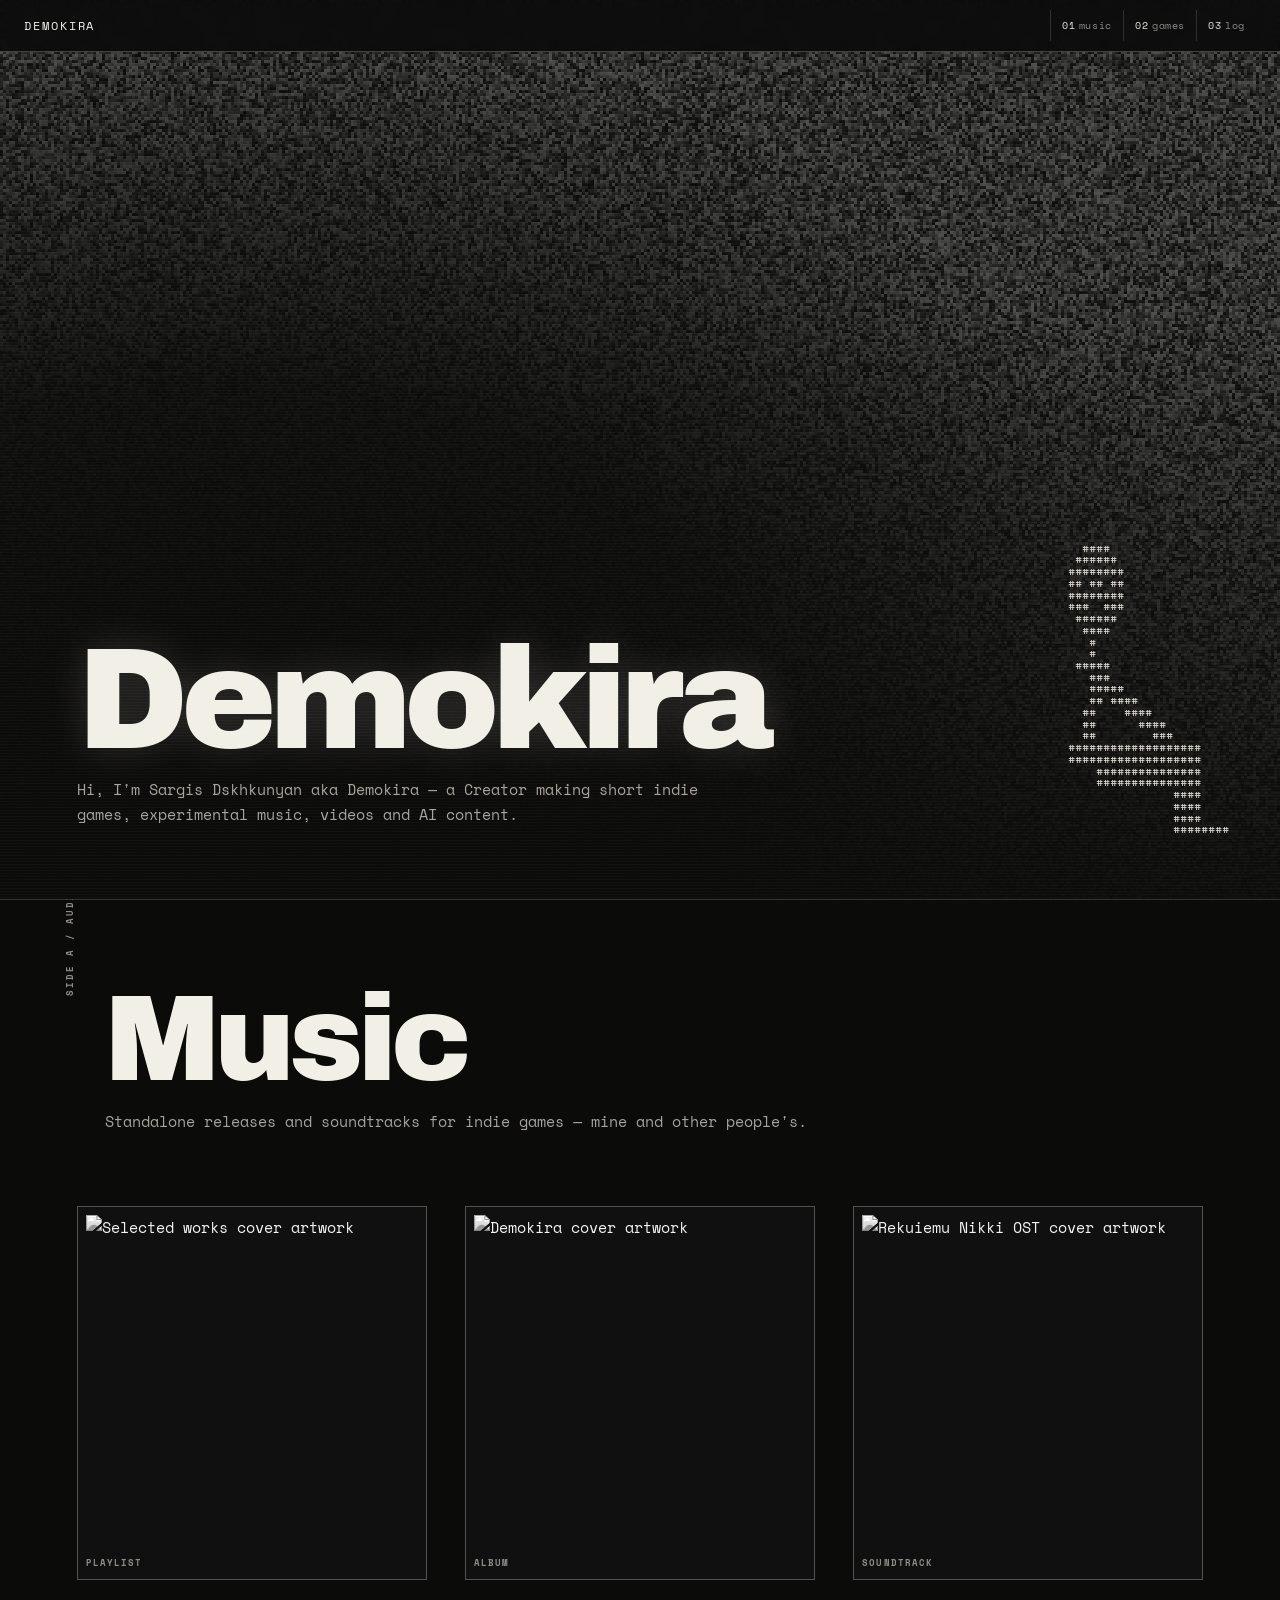
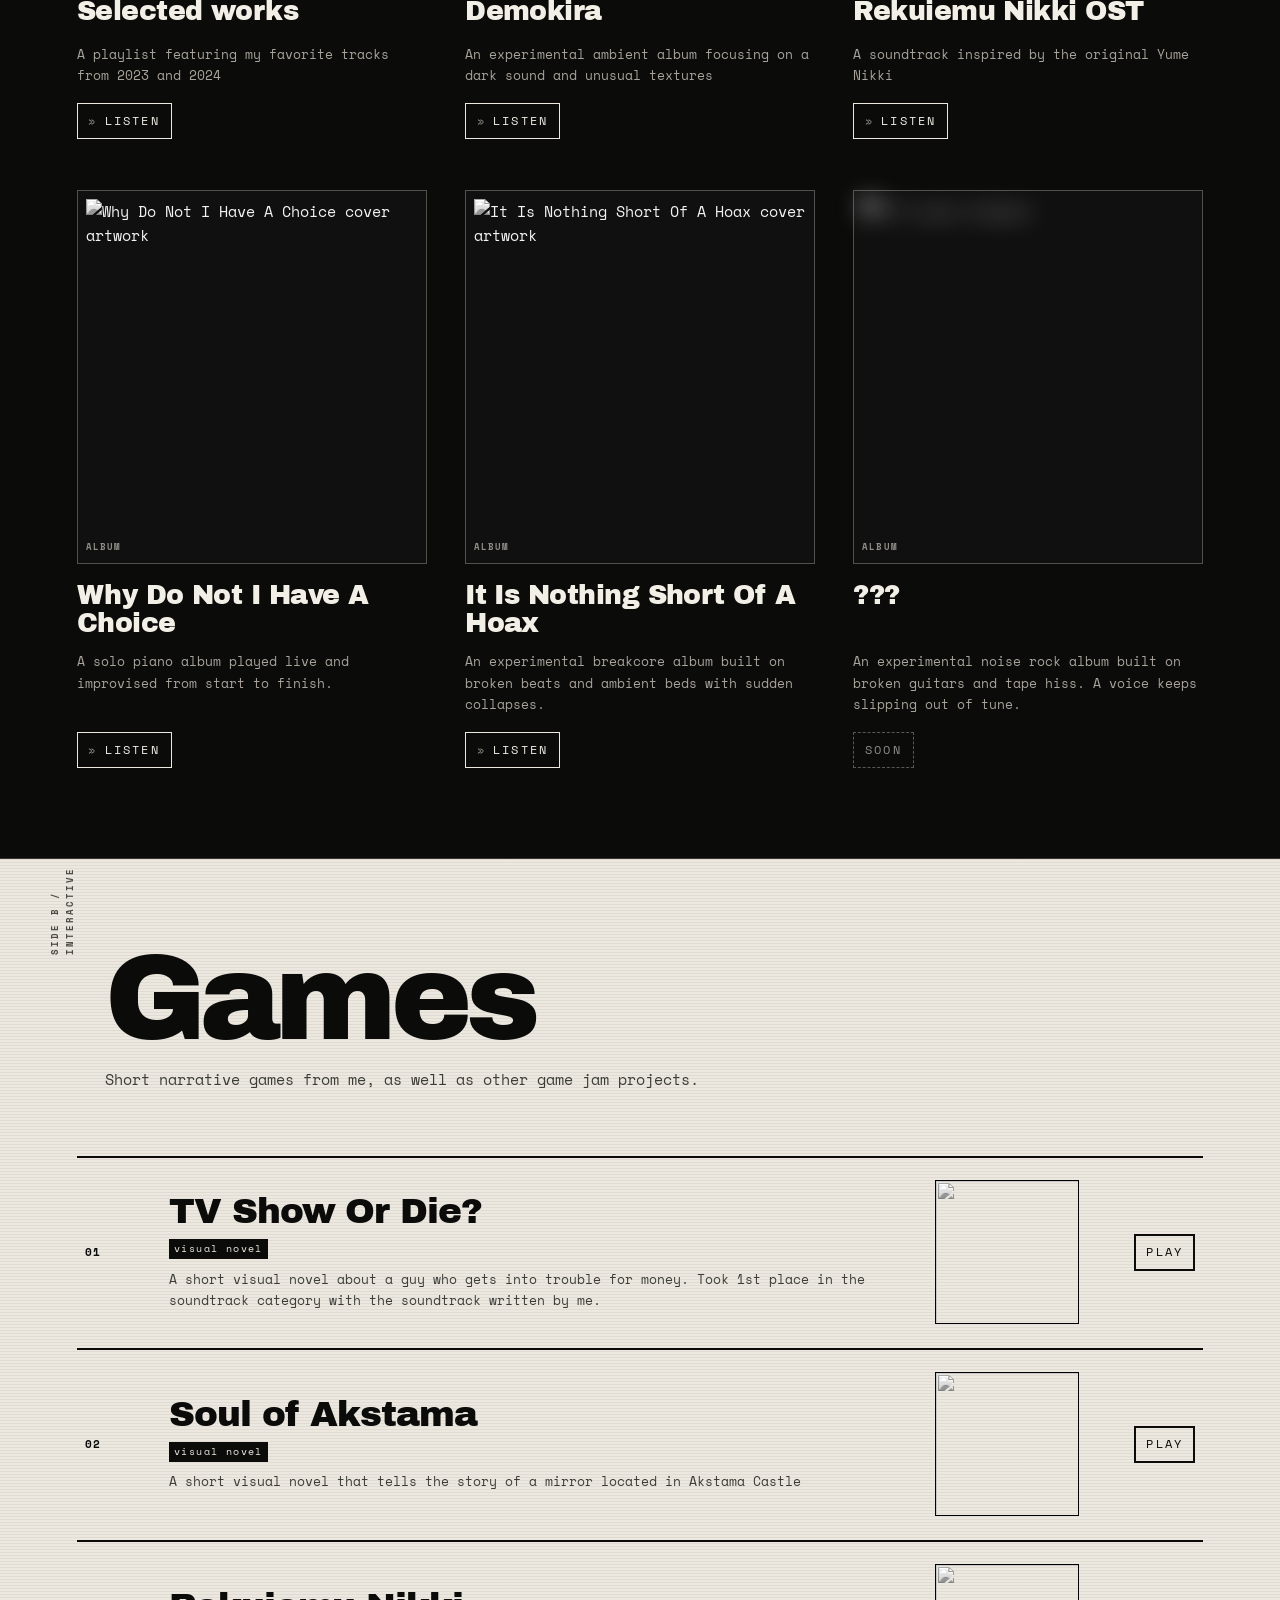
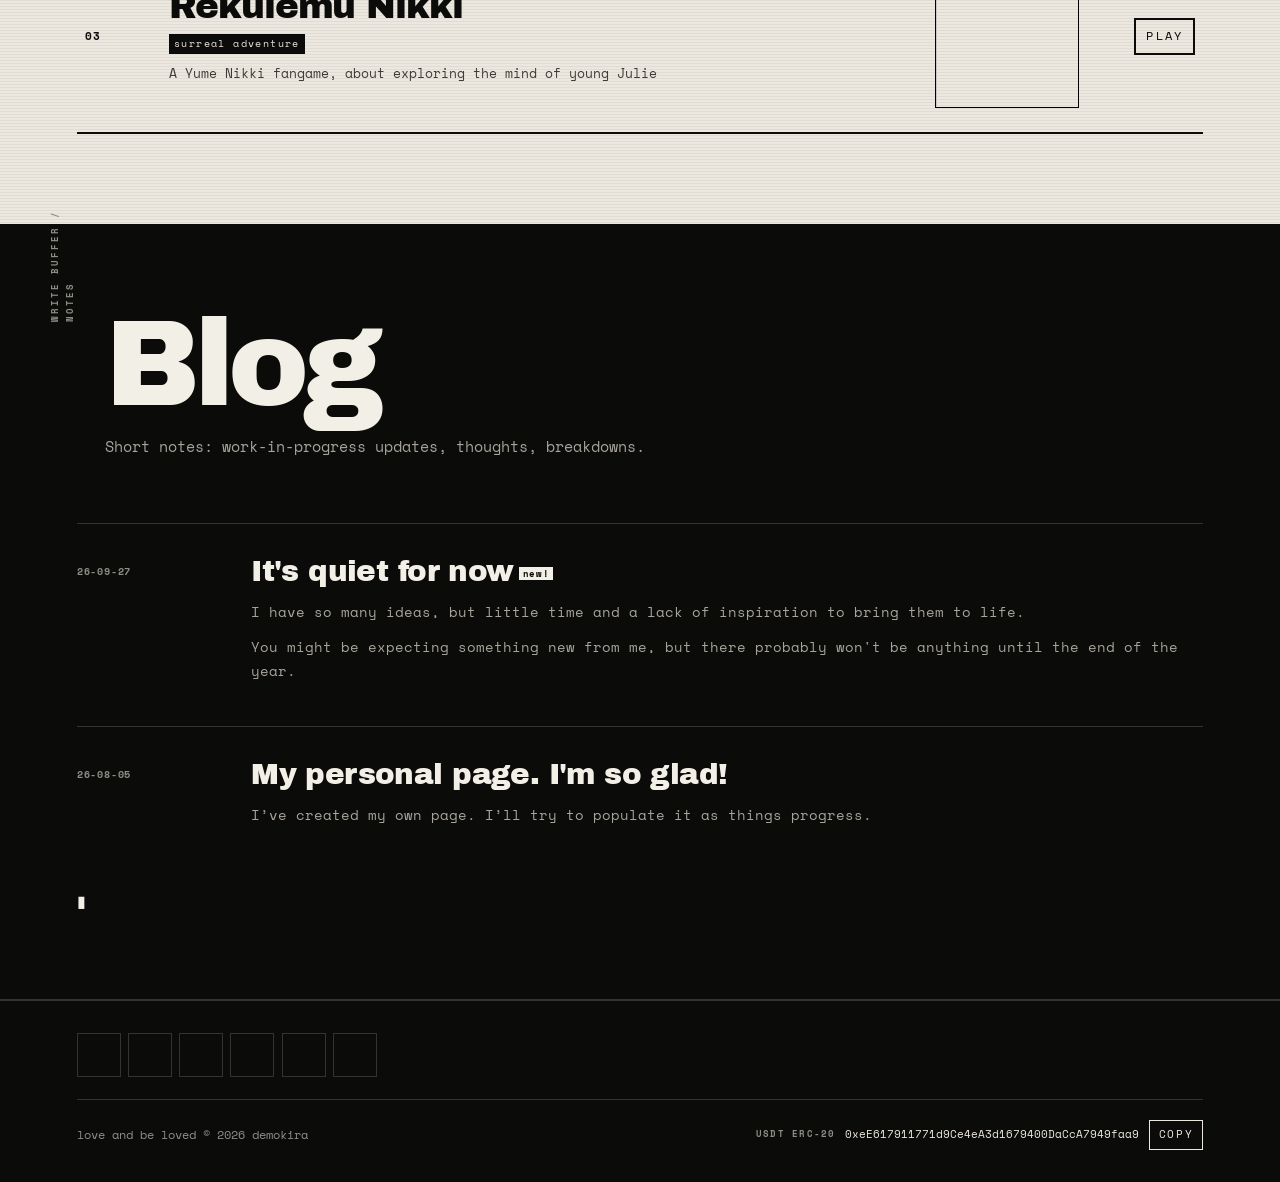
==== commit 39968725: "Self-contained noise and ASCII preview" ====
--- a/preview.html
+++ b/preview.html
@@ -15,8 +15,8 @@
 <meta name="twitter:card" content="summary_large_image">
 <meta name="twitter:image" content="https://sargis.space/assets/og.png">
 <link rel="canonical" href="https://sargis.space/">
-<link rel="icon" href="https://cdn.jsdelivr.net/gh/demokira/demokiras-page@preview-oscilloscope/assets/icon.png">
-<link rel="apple-touch-icon" href="https://cdn.jsdelivr.net/gh/demokira/demokiras-page@preview-oscilloscope/assets/apple-touch-icon.png">
+<link rel="icon" href="https://cdn.jsdelivr.net/gh/demokira/demokiras-page@preview-noise/assets/icon.png">
+<link rel="apple-touch-icon" href="https://cdn.jsdelivr.net/gh/demokira/demokiras-page@preview-noise/assets/apple-touch-icon.png">
 
 <link rel="preconnect" href="https://fonts.googleapis.com">
 <link rel="preconnect" href="https://fonts.gstatic.com">
@@ -352,7 +352,7 @@
   z-index: 74;
   inset: 0;
   content: "";
-  background-image: url("https://cdn.jsdelivr.net/gh/demokira/demokiras-page@preview-oscilloscope/assets/noise.png");
+  background-image: url("https://cdn.jsdelivr.net/gh/demokira/demokiras-page@preview-noise/assets/noise.png");
   background-size: 240px 240px;
   mix-blend-mode: overlay;
   opacity: 0.4;
@@ -447,65 +447,76 @@
   outline: none;
 }
 
-/* ---------- hero scrub --------------------------------------------------- */
+/* ---------- hero: noise + ascii ------------------------------------------ */
 .hero {
   position: relative;
+  display: flex;
+  align-items: flex-end;
+  min-height: 100dvh;
+  padding: calc(var(--bar-h) + 3rem) clamp(1.1rem, 6vw, 5.5rem)
+    clamp(2.5rem, 8vh, 5rem);
+  overflow: hidden;
   border-bottom: 1px solid var(--line);
 }
 
-.scope-field {
+.noise-field {
   position: absolute;
+  z-index: 0;
   inset: 0;
   display: block;
   width: 100%;
   height: 100%;
-}
-
-.hero .scroll-scrub__stage::after {
+  opacity: 0.28;
+  mix-blend-mode: screen;
+  pointer-events: none;
+}
+
+.hero::after {
   position: absolute;
-  z-index: 2;
+  z-index: 1;
   inset: 0;
   content: "";
   background:
+    radial-gradient(
+      ellipse at 18% 82%,
+      rgba(11, 11, 10, 0.98) 0%,
+      rgba(11, 11, 10, 0.86) 34%,
+      rgba(11, 11, 10, 0) 68%
+    ),
     linear-gradient(
       to top,
-      rgba(11, 11, 10, 0.98) 0%,
-      rgba(11, 11, 10, 0.92) 18%,
-      rgba(11, 11, 10, 0.55) 38%,
+      rgba(11, 11, 10, 0.94) 0%,
+      rgba(11, 11, 10, 0.5) 32%,
       rgba(11, 11, 10, 0) 64%
-    ),
-    linear-gradient(
-      100deg,
-      rgba(11, 11, 10, 0.92) 0%,
-      rgba(11, 11, 10, 0.4) 42%,
-      rgba(11, 11, 10, 0) 68%
     );
   pointer-events: none;
 }
 
-.hero .scroll-scrub__progress {
-  height: 1px;
-  background: rgba(236, 232, 223, 0.14);
-}
-
-.hero .scroll-scrub__progress span {
-  background: var(--chalk);
-}
-
-.hero .scroll-scrub__route {
+.ascii-boy {
+  position: absolute;
+  z-index: 2;
+  right: clamp(1rem, 4vw, 4rem);
+  bottom: clamp(2rem, 7vh, 4rem);
+  margin: 0;
+  color: var(--paper);
+  font-family: "Space Mono", ui-monospace, monospace;
+  font-size: clamp(7px, 0.9vw, 12px);
+  line-height: 1.02;
+  letter-spacing: 0;
+  white-space: pre;
+  opacity: 0.9;
+  text-shadow: 0 0 14px rgba(236, 232, 223, 0.25);
+  pointer-events: none;
+}
+
+.hero .scroll-scrub__copy {
+  position: relative;
+  z-index: 3;
+  width: min(90rem, 94vw);
+}
+
+.hero .scroll-scrub__copy::before {
   display: none;
-}
-
-.hero .scroll-scrub__chapter-pin {
-  align-items: flex-end;
-  padding: var(--bar-h) clamp(1.1rem, 6vw, 5.5rem) clamp(2.5rem, 8vh, 5rem);
-}
-
-.hero .scroll-scrub__copy {
-  width: min(96rem, 94vw);
-}
-
-.hero .scroll-scrub__copy::before {
   inset: -30vh -30vw -6vh -10vw;
   background: linear-gradient(
     104deg,
@@ -541,7 +552,7 @@
 }
 
 .hero .scroll-scrub__body {
-  max-width: none;
+  max-width: 70ch;
   margin-top: 1.3rem;
   color: var(--smoke);
   font-family: "Space Mono", ui-monospace, monospace;
@@ -1028,33 +1039,33 @@
 }
 
 .foot__icon--youtube {
-  -webkit-mask-image: url("https://cdn.jsdelivr.net/gh/demokira/demokiras-page@preview-oscilloscope/icons/youtube.svg");
-  mask-image: url("https://cdn.jsdelivr.net/gh/demokira/demokiras-page@preview-oscilloscope/icons/youtube.svg");
+  -webkit-mask-image: url("https://cdn.jsdelivr.net/gh/demokira/demokiras-page@preview-noise/icons/youtube.svg");
+  mask-image: url("https://cdn.jsdelivr.net/gh/demokira/demokiras-page@preview-noise/icons/youtube.svg");
 }
 
 .foot__icon--itchdotio {
-  -webkit-mask-image: url("https://cdn.jsdelivr.net/gh/demokira/demokiras-page@preview-oscilloscope/icons/itchdotio.svg");
-  mask-image: url("https://cdn.jsdelivr.net/gh/demokira/demokiras-page@preview-oscilloscope/icons/itchdotio.svg");
+  -webkit-mask-image: url("https://cdn.jsdelivr.net/gh/demokira/demokiras-page@preview-noise/icons/itchdotio.svg");
+  mask-image: url("https://cdn.jsdelivr.net/gh/demokira/demokiras-page@preview-noise/icons/itchdotio.svg");
 }
 
 .foot__icon--bandcamp {
-  -webkit-mask-image: url("https://cdn.jsdelivr.net/gh/demokira/demokiras-page@preview-oscilloscope/icons/bandcamp.svg");
-  mask-image: url("https://cdn.jsdelivr.net/gh/demokira/demokiras-page@preview-oscilloscope/icons/bandcamp.svg");
+  -webkit-mask-image: url("https://cdn.jsdelivr.net/gh/demokira/demokiras-page@preview-noise/icons/bandcamp.svg");
+  mask-image: url("https://cdn.jsdelivr.net/gh/demokira/demokiras-page@preview-noise/icons/bandcamp.svg");
 }
 
 .foot__icon--tiktok {
-  -webkit-mask-image: url("https://cdn.jsdelivr.net/gh/demokira/demokiras-page@preview-oscilloscope/icons/tiktok.svg");
-  mask-image: url("https://cdn.jsdelivr.net/gh/demokira/demokiras-page@preview-oscilloscope/icons/tiktok.svg");
+  -webkit-mask-image: url("https://cdn.jsdelivr.net/gh/demokira/demokiras-page@preview-noise/icons/tiktok.svg");
+  mask-image: url("https://cdn.jsdelivr.net/gh/demokira/demokiras-page@preview-noise/icons/tiktok.svg");
 }
 
 .foot__icon--instagram {
-  -webkit-mask-image: url("https://cdn.jsdelivr.net/gh/demokira/demokiras-page@preview-oscilloscope/icons/instagram.svg");
-  mask-image: url("https://cdn.jsdelivr.net/gh/demokira/demokiras-page@preview-oscilloscope/icons/instagram.svg");
+  -webkit-mask-image: url("https://cdn.jsdelivr.net/gh/demokira/demokiras-page@preview-noise/icons/instagram.svg");
+  mask-image: url("https://cdn.jsdelivr.net/gh/demokira/demokiras-page@preview-noise/icons/instagram.svg");
 }
 
 .foot__icon--email {
-  -webkit-mask-image: url("https://cdn.jsdelivr.net/gh/demokira/demokiras-page@preview-oscilloscope/icons/email.svg");
-  mask-image: url("https://cdn.jsdelivr.net/gh/demokira/demokiras-page@preview-oscilloscope/icons/email.svg");
+  -webkit-mask-image: url("https://cdn.jsdelivr.net/gh/demokira/demokiras-page@preview-noise/icons/email.svg");
+  mask-image: url("https://cdn.jsdelivr.net/gh/demokira/demokiras-page@preview-noise/icons/email.svg");
 }
 
 .foot__bottom {
@@ -1200,8 +1211,28 @@
   }
 
   .hero .scroll-scrub__title {
+    max-width: none;
     font-size: clamp(2.9rem, 15.5vw, 5rem);
     text-wrap: nowrap;
+  }
+
+  .hero {
+    padding-bottom: 2.2rem;
+  }
+
+  .ascii-boy {
+    top: calc(var(--bar-h) + 1.2rem);
+    right: 0.9rem;
+    bottom: auto;
+    font-size: 7px;
+    opacity: 0.92;
+    text-shadow:
+      0 0 10px rgba(11, 11, 10, 0.98),
+      0 0 18px rgba(11, 11, 10, 0.9);
+  }
+
+  .noise-field {
+    opacity: 0.2;
   }
 
   .hero .scroll-scrub__chapter-pin {
@@ -1308,132 +1339,56 @@
 </style>
 </head>
 <body>
-<div class="dk" id="top"><header class="bar"><a class="brand" href="#top">DEMOKIRA</a><nav aria-label="Sections" class="bar__nav"><a href="#music"><span class="nav__num">01</span><span class="nav__word">music</span></a><a href="#games"><span class="nav__num">02</span><span class="nav__word">games</span></a><a href="#log"><span class="nav__num">03</span><span class="nav__word">log</span></a></nav></header><main><section class="scroll-scrub hero" style="--ss-accent:#f2efe4;--ss-bg:#0b0b0a;--ss-ink:#ece8df;--ss-muted:#8f8d86"><div class="scroll-scrub__stage"><div aria-hidden="true" class="scroll-scrub__media"><canvas class="scope-field"></canvas></div><div aria-hidden="true" class="scroll-scrub__progress"><span></span></div><nav aria-label="Scroll chapters" class="scroll-scrub__route"><button aria-current="step" class="scroll-scrub__route-button" type="button"><span>00</span></button></nav></div><div class="scroll-scrub__story"><article class="scroll-scrub__chapter" data-align="left" data-scroll-scrub-band="" id="signal" style="min-height:210dvh"><div class="scroll-scrub__chapter-pin"><div class="scroll-scrub__copy"><h1 class="scroll-scrub__title">Demokira</h1><p class="scroll-scrub__body">Hi, I&#x27;m Sargis Dskhkunyan aka Demokira — a Creator making short indie games, experimental music, videos and AI content.</p></div></div></article></div></section><section aria-labelledby="music-heading" class="bill" id="music"><div class="bill__head"><p class="rail-label">side a / audio</p><h2 class="h-display" id="music-heading">Music</h2><p class="lede">Standalone releases and soundtracks for indie games — mine and other people&#x27;s.</p></div><ol class="sleeves"><li class="sleeve"><figure class="sleeve__art"><img alt="Selected works cover artwork" height="512" loading="lazy" src="https://cdn.jsdelivr.net/gh/demokira/demokiras-page@preview-oscilloscope/assets/covers/best-of.jpg" width="512"/><figcaption>playlist</figcaption></figure><div class="sleeve__meta"><h3>Selected works</h3><p class="sleeve__desc">A playlist featuring my favorite tracks from 2023 and 2024</p><a class="listen" href="https://demokira.bandcamp.com/album/the-best-of-demokira-23-24" rel="noopener noreferrer" target="_blank"><span aria-hidden="true">»</span> listen</a></div></li><li class="sleeve"><figure class="sleeve__art"><img alt="Demokira cover artwork" height="512" loading="lazy" src="https://cdn.jsdelivr.net/gh/demokira/demokiras-page@preview-oscilloscope/assets/covers/demokira.jpg" width="512"/><figcaption>album</figcaption></figure><div class="sleeve__meta"><h3>Demokira</h3><p class="sleeve__desc">An experimental ambient album focusing on a dark sound and unusual textures</p><a class="listen" href="https://demokira.bandcamp.com/album/demokira" rel="noopener noreferrer" target="_blank"><span aria-hidden="true">»</span> listen</a></div></li><li class="sleeve"><figure class="sleeve__art"><img alt="Rekuiemu Nikki OST cover artwork" height="512" loading="lazy" src="https://cdn.jsdelivr.net/gh/demokira/demokiras-page@preview-oscilloscope/assets/covers/rekuiemu-ost.jpg" width="512"/><figcaption>soundtrack</figcaption></figure><div class="sleeve__meta"><h3>Rekuiemu Nikki OST</h3><p class="sleeve__desc">A soundtrack inspired by the original Yume Nikki</p><a class="listen" href="https://demokira.bandcamp.com/album/rekuiemu-nikki-demo-ost" rel="noopener noreferrer" target="_blank"><span aria-hidden="true">»</span> listen</a></div></li><li class="sleeve"><figure class="sleeve__art"><img alt="Why Do Not I Have A Choice cover artwork" height="512" loading="lazy" src="https://cdn.jsdelivr.net/gh/demokira/demokiras-page@preview-oscilloscope/assets/covers/choice.jpg" width="512"/><figcaption>album</figcaption></figure><div class="sleeve__meta"><h3>Why Do Not I Have A Choice</h3><p class="sleeve__desc">A solo piano album played live and improvised from start to finish.</p><a class="listen" href="https://demokira.bandcamp.com/album/why-do-not-i-have-a-choice" rel="noopener noreferrer" target="_blank"><span aria-hidden="true">»</span> listen</a></div></li><li class="sleeve"><figure class="sleeve__art"><img alt="It Is Nothing Short Of A Hoax cover artwork" height="512" loading="lazy" src="https://cdn.jsdelivr.net/gh/demokira/demokiras-page@preview-oscilloscope/assets/covers/hoax.jpg" width="512"/><figcaption>album</figcaption></figure><div class="sleeve__meta"><h3>It Is Nothing Short Of A Hoax</h3><p class="sleeve__desc">An experimental breakcore album built on broken beats and ambient beds with sudden collapses.</p><a class="listen" href="https://demokira.bandcamp.com/album/it-is-nothing-short-of-a-hoax" rel="noopener noreferrer" target="_blank"><span aria-hidden="true">»</span> listen</a></div></li><li class="sleeve sleeve--upcoming"><figure class="sleeve__art"><img alt="??? cover artwork" height="512" loading="lazy" src="https://cdn.jsdelivr.net/gh/demokira/demokiras-page@preview-oscilloscope/assets/covers/upcoming.jpg" width="512"/><figcaption>album</figcaption></figure><div class="sleeve__meta"><h3>???</h3><p class="sleeve__desc">An experimental noise rock album built on broken guitars and tape hiss. A voice keeps slipping out of tune.</p><span class="listen listen--soon">soon</span></div></li></ol></section><section aria-labelledby="games-heading" class="inverse" id="games"><div class="inverse__head"><p class="rail-label rail-label--ink">side b / interactive</p><h2 class="h-display" id="games-heading">Games</h2><p class="lede lede--ink">Short narrative games from me, as well as other game jam projects.</p></div><ol class="ledger"><li class="ledger__row"><span aria-hidden="true" class="ledger__idx">01</span><div class="ledger__body"><h3>TV Show Or Die?</h3><p class="stamp stamp--ink">visual novel</p><p class="ledger__desc">A short visual novel about a guy who gets into trouble for money. Took 1st place in the soundtrack category with the soundtrack written by me.</p></div><img alt="" class="ledger__thumb" loading="lazy" src="https://cdn.jsdelivr.net/gh/demokira/demokiras-page@preview-oscilloscope/assets/covers/tv-show.jpg"/><a class="play" href="https://demokira.itch.io/tv-show-or-die" rel="noopener noreferrer" target="_blank">play</a></li><li class="ledger__row"><span aria-hidden="true" class="ledger__idx">02</span><div class="ledger__body"><h3>Soul of Akstama</h3><p class="stamp stamp--ink">visual novel</p><p class="ledger__desc">A short visual novel that tells the story of a mirror located in Akstama Castle</p></div><img alt="" class="ledger__thumb" loading="lazy" src="https://cdn.jsdelivr.net/gh/demokira/demokiras-page@preview-oscilloscope/assets/covers/soul-of-akstama.jpg"/><a class="play" href="https://demokira.itch.io/soul-of-akstama" rel="noopener noreferrer" target="_blank">play</a></li><li class="ledger__row"><span aria-hidden="true" class="ledger__idx">03</span><div class="ledger__body"><h3>Rekuiemu Nikki</h3><p class="stamp stamp--ink">surreal adventure</p><p class="ledger__desc">A Yume Nikki fangame, about exploring the mind of young Julie</p></div><img alt="" class="ledger__thumb" loading="lazy" src="https://cdn.jsdelivr.net/gh/demokira/demokiras-page@preview-oscilloscope/assets/covers/rekuiemu-nikki.jpg"/><a class="play" href="https://eklsn.itch.io/reknikki" rel="noopener noreferrer" target="_blank">play</a></li></ol></section><section aria-labelledby="log-heading" class="log" id="log"><div class="log__head"><p class="rail-label">write buffer / notes</p><h2 class="h-display" id="log-heading">Blog</h2><p class="lede">Short notes: work-in-progress updates, thoughts, breakdowns.</p></div><ol class="log__list"><li class="entry"><time class="entry__date" datetime="2026-09-27">26-09-27</time><div class="entry__body"><h3>It&#x27;s quiet for now<span class="new">new!</span></h3><p>I have so many ideas, but little time and a lack of inspiration to bring them to life.</p><p>You might be expecting something new from me, but there probably won&#x27;t be anything until the end of the year.</p></div></li><li class="entry"><time class="entry__date" datetime="2026-08-05">26-08-05</time><div class="entry__body"><h3>My personal page. I&#x27;m so glad!</h3><p>I’ve created my own page. I’ll try to populate it as things progress.</p></div></li></ol><p aria-hidden="true" class="log__cursor">▮</p></section></main><footer class="foot"><div class="foot__top"><ul aria-label="Channels" class="foot__channels"><li><a aria-label="youtube" href="https://www.youtube.com/@demokira" rel="noopener noreferrer" target="_blank" title="youtube"><span aria-hidden="true" class="foot__icon foot__icon--youtube"></span></a></li><li><a aria-label="itch.io" href="https://demokira.itch.io" rel="noopener noreferrer" target="_blank" title="itch.io"><span aria-hidden="true" class="foot__icon foot__icon--itchdotio"></span></a></li><li><a aria-label="bandcamp" href="https://demokira.bandcamp.com" rel="noopener noreferrer" target="_blank" title="bandcamp"><span aria-hidden="true" class="foot__icon foot__icon--bandcamp"></span></a></li><li><a aria-label="tiktok" href="https://www.tiktok.com/@demokira_?_r=1&amp;_t=ZS-98bt2Kt1skm" rel="noopener noreferrer" target="_blank" title="tiktok"><span aria-hidden="true" class="foot__icon foot__icon--tiktok"></span></a></li><li><a aria-label="instagram" href="https://www.instagram.com/srgsdshkhnn" rel="noopener noreferrer" target="_blank" title="instagram"><span aria-hidden="true" class="foot__icon foot__icon--instagram"></span></a></li><li><a aria-label="email" href="mailto:sargis.dshkhunyan@gmail.com" rel="noopener noreferrer" title="email"><span aria-hidden="true" class="foot__icon foot__icon--email"></span></a></li></ul></div><div class="foot__bottom"><p class="foot__line">love and be loved © 2026 demokira</p><div class="foot__wallet"><span class="foot__wallet-label">USDT ERC-20</span><code class="foot__wallet-value">0xeE617911771d9Ce4eA3d1679400DaCcA7949faa9</code><button class="wallet-key" type="button">copy</button></div></div></footer></div>
+<div class="dk" id="top"><header class="bar"><a class="brand" href="#top">DEMOKIRA</a><nav aria-label="Sections" class="bar__nav"><a href="#music"><span class="nav__num">01</span><span class="nav__word">music</span></a><a href="#games"><span class="nav__num">02</span><span class="nav__word">games</span></a><a href="#log"><span class="nav__num">03</span><span class="nav__word">log</span></a></nav></header><main><section class="hero" id="signal" aria-labelledby="site-title">
+  <canvas aria-hidden="true" class="noise-field"></canvas>
+  <pre aria-hidden="true" class="ascii-boy">
+          ####
+         ######
+        ########
+        ## ## ##
+        ########
+        ###  ###
+         ######
+          ####
+           #
+           #
+         #####
+           ###
+           #####
+           ## ####
+          ##    ####
+          ##      ####
+          ##        ###
+        ###################
+        ###################
+            ###############
+            ###############
+                       ####
+                       ####
+                       ####
+                       ########</pre>
+  <div class="scroll-scrub__copy">
+    <h1 class="scroll-scrub__title">Demokira</h1>
+    <p class="scroll-scrub__body">Hi, I&#x27;m Sargis Dskhkunyan aka Demokira — a Creator making short indie games, experimental music, videos and AI content.</p>
+  </div>
+</section><section aria-labelledby="music-heading" class="bill" id="music"><div class="bill__head"><p class="rail-label">side a / audio</p><h2 class="h-display" id="music-heading">Music</h2><p class="lede">Standalone releases and soundtracks for indie games — mine and other people&#x27;s.</p></div><ol class="sleeves"><li class="sleeve"><figure class="sleeve__art"><img alt="Selected works cover artwork" height="512" loading="lazy" src="https://cdn.jsdelivr.net/gh/demokira/demokiras-page@preview-noise/assets/covers/best-of.jpg" width="512"/><figcaption>playlist</figcaption></figure><div class="sleeve__meta"><h3>Selected works</h3><p class="sleeve__desc">A playlist featuring my favorite tracks from 2023 and 2024</p><a class="listen" href="https://demokira.bandcamp.com/album/the-best-of-demokira-23-24" rel="noopener noreferrer" target="_blank"><span aria-hidden="true">»</span> listen</a></div></li><li class="sleeve"><figure class="sleeve__art"><img alt="Demokira cover artwork" height="512" loading="lazy" src="https://cdn.jsdelivr.net/gh/demokira/demokiras-page@preview-noise/assets/covers/demokira.jpg" width="512"/><figcaption>album</figcaption></figure><div class="sleeve__meta"><h3>Demokira</h3><p class="sleeve__desc">An experimental ambient album focusing on a dark sound and unusual textures</p><a class="listen" href="https://demokira.bandcamp.com/album/demokira" rel="noopener noreferrer" target="_blank"><span aria-hidden="true">»</span> listen</a></div></li><li class="sleeve"><figure class="sleeve__art"><img alt="Rekuiemu Nikki OST cover artwork" height="512" loading="lazy" src="https://cdn.jsdelivr.net/gh/demokira/demokiras-page@preview-noise/assets/covers/rekuiemu-ost.jpg" width="512"/><figcaption>soundtrack</figcaption></figure><div class="sleeve__meta"><h3>Rekuiemu Nikki OST</h3><p class="sleeve__desc">A soundtrack inspired by the original Yume Nikki</p><a class="listen" href="https://demokira.bandcamp.com/album/rekuiemu-nikki-demo-ost" rel="noopener noreferrer" target="_blank"><span aria-hidden="true">»</span> listen</a></div></li><li class="sleeve"><figure class="sleeve__art"><img alt="Why Do Not I Have A Choice cover artwork" height="512" loading="lazy" src="https://cdn.jsdelivr.net/gh/demokira/demokiras-page@preview-noise/assets/covers/choice.jpg" width="512"/><figcaption>album</figcaption></figure><div class="sleeve__meta"><h3>Why Do Not I Have A Choice</h3><p class="sleeve__desc">A solo piano album played live and improvised from start to finish.</p><a class="listen" href="https://demokira.bandcamp.com/album/why-do-not-i-have-a-choice" rel="noopener noreferrer" target="_blank"><span aria-hidden="true">»</span> listen</a></div></li><li class="sleeve"><figure class="sleeve__art"><img alt="It Is Nothing Short Of A Hoax cover artwork" height="512" loading="lazy" src="https://cdn.jsdelivr.net/gh/demokira/demokiras-page@preview-noise/assets/covers/hoax.jpg" width="512"/><figcaption>album</figcaption></figure><div class="sleeve__meta"><h3>It Is Nothing Short Of A Hoax</h3><p class="sleeve__desc">An experimental breakcore album built on broken beats and ambient beds with sudden collapses.</p><a class="listen" href="https://demokira.bandcamp.com/album/it-is-nothing-short-of-a-hoax" rel="noopener noreferrer" target="_blank"><span aria-hidden="true">»</span> listen</a></div></li><li class="sleeve sleeve--upcoming"><figure class="sleeve__art"><img alt="??? cover artwork" height="512" loading="lazy" src="https://cdn.jsdelivr.net/gh/demokira/demokiras-page@preview-noise/assets/covers/upcoming.jpg" width="512"/><figcaption>album</figcaption></figure><div class="sleeve__meta"><h3>???</h3><p class="sleeve__desc">An experimental noise rock album built on broken guitars and tape hiss. A voice keeps slipping out of tune.</p><span class="listen listen--soon">soon</span></div></li></ol></section><section aria-labelledby="games-heading" class="inverse" id="games"><div class="inverse__head"><p class="rail-label rail-label--ink">side b / interactive</p><h2 class="h-display" id="games-heading">Games</h2><p class="lede lede--ink">Short narrative games from me, as well as other game jam projects.</p></div><ol class="ledger"><li class="ledger__row"><span aria-hidden="true" class="ledger__idx">01</span><div class="ledger__body"><h3>TV Show Or Die?</h3><p class="stamp stamp--ink">visual novel</p><p class="ledger__desc">A short visual novel about a guy who gets into trouble for money. Took 1st place in the soundtrack category with the soundtrack written by me.</p></div><img alt="" class="ledger__thumb" loading="lazy" src="https://cdn.jsdelivr.net/gh/demokira/demokiras-page@preview-noise/assets/covers/tv-show.jpg"/><a class="play" href="https://demokira.itch.io/tv-show-or-die" rel="noopener noreferrer" target="_blank">play</a></li><li class="ledger__row"><span aria-hidden="true" class="ledger__idx">02</span><div class="ledger__body"><h3>Soul of Akstama</h3><p class="stamp stamp--ink">visual novel</p><p class="ledger__desc">A short visual novel that tells the story of a mirror located in Akstama Castle</p></div><img alt="" class="ledger__thumb" loading="lazy" src="https://cdn.jsdelivr.net/gh/demokira/demokiras-page@preview-noise/assets/covers/soul-of-akstama.jpg"/><a class="play" href="https://demokira.itch.io/soul-of-akstama" rel="noopener noreferrer" target="_blank">play</a></li><li class="ledger__row"><span aria-hidden="true" class="ledger__idx">03</span><div class="ledger__body"><h3>Rekuiemu Nikki</h3><p class="stamp stamp--ink">surreal adventure</p><p class="ledger__desc">A Yume Nikki fangame, about exploring the mind of young Julie</p></div><img alt="" class="ledger__thumb" loading="lazy" src="https://cdn.jsdelivr.net/gh/demokira/demokiras-page@preview-noise/assets/covers/rekuiemu-nikki.jpg"/><a class="play" href="https://eklsn.itch.io/reknikki" rel="noopener noreferrer" target="_blank">play</a></li></ol></section><section aria-labelledby="log-heading" class="log" id="log"><div class="log__head"><p class="rail-label">write buffer / notes</p><h2 class="h-display" id="log-heading">Blog</h2><p class="lede">Short notes: work-in-progress updates, thoughts, breakdowns.</p></div><ol class="log__list"><li class="entry"><time class="entry__date" datetime="2026-09-27">26-09-27</time><div class="entry__body"><h3>It&#x27;s quiet for now<span class="new">new!</span></h3><p>I have so many ideas, but little time and a lack of inspiration to bring them to life.</p><p>You might be expecting something new from me, but there probably won&#x27;t be anything until the end of the year.</p></div></li><li class="entry"><time class="entry__date" datetime="2026-08-05">26-08-05</time><div class="entry__body"><h3>My personal page. I&#x27;m so glad!</h3><p>I’ve created my own page. I’ll try to populate it as things progress.</p></div></li></ol><p aria-hidden="true" class="log__cursor">▮</p></section></main><footer class="foot"><div class="foot__top"><ul aria-label="Channels" class="foot__channels"><li><a aria-label="youtube" href="https://www.youtube.com/@demokira" rel="noopener noreferrer" target="_blank" title="youtube"><span aria-hidden="true" class="foot__icon foot__icon--youtube"></span></a></li><li><a aria-label="itch.io" href="https://demokira.itch.io" rel="noopener noreferrer" target="_blank" title="itch.io"><span aria-hidden="true" class="foot__icon foot__icon--itchdotio"></span></a></li><li><a aria-label="bandcamp" href="https://demokira.bandcamp.com" rel="noopener noreferrer" target="_blank" title="bandcamp"><span aria-hidden="true" class="foot__icon foot__icon--bandcamp"></span></a></li><li><a aria-label="tiktok" href="https://www.tiktok.com/@demokira_?_r=1&amp;_t=ZS-98bt2Kt1skm" rel="noopener noreferrer" target="_blank" title="tiktok"><span aria-hidden="true" class="foot__icon foot__icon--tiktok"></span></a></li><li><a aria-label="instagram" href="https://www.instagram.com/srgsdshkhnn" rel="noopener noreferrer" target="_blank" title="instagram"><span aria-hidden="true" class="foot__icon foot__icon--instagram"></span></a></li><li><a aria-label="email" href="mailto:sargis.dshkhunyan@gmail.com" rel="noopener noreferrer" title="email"><span aria-hidden="true" class="foot__icon foot__icon--email"></span></a></li></ul></div><div class="foot__bottom"><p class="foot__line">love and be loved © 2026 demokira</p><div class="foot__wallet"><span class="foot__wallet-label">USDT ERC-20</span><code class="foot__wallet-value">0xeE617911771d9Ce4eA3d1679400DaCcA7949faa9</code><button class="wallet-key" type="button">copy</button></div></div></footer></div>
 <script>
 (function () {
   "use strict";
 
-  // Hero: a monochrome oscilloscope. Scroll changes amplitude and frequency,
-  // the trace keeps drifting so the signal never freezes at the ends.
-  var canvas = document.querySelector(".scope-field");
+  // Hero: animated white noise behind the ASCII boy. No scroll animation.
+  var canvas = document.querySelector(".noise-field");
   if (canvas && canvas.getContext) {
     var ctx = canvas.getContext("2d");
-    var root = canvas.closest(".scroll-scrub");
     var reduce = window.matchMedia("(prefers-reduced-motion: reduce)").matches;
     var width = 0;
     var height = 0;
     var dpr = 1;
-    var target = 0;
-    var current = 0;
-    var time = 0;
+    var field = document.createElement("canvas");
+    var fieldCtx = field.getContext("2d");
+    var image = null;
     var last = 0;
     var rafId = 0;
-    var running = false;
-    var visible = true;
-    var bgGrad = null;
-    var halo = null;
-
-    var clamp = function (value, min, max) {
-      return Math.min(max, Math.max(min, value));
-    };
-
-    var buildGradients = function () {
-      var cy = height * 0.45;
-      bgGrad = ctx.createLinearGradient(0, 0, 0, height);
-      bgGrad.addColorStop(0, "#0b0b0a");
-      bgGrad.addColorStop(0.55, "#10100f");
-      bgGrad.addColorStop(1, "#070707");
-      halo = ctx.createRadialGradient(width * 0.5, cy, 0, width * 0.5, cy, height * 0.62);
-      halo.addColorStop(0, "rgba(236,232,223,0.08)");
-      halo.addColorStop(0.5, "rgba(236,232,223,0.02)");
-      halo.addColorStop(1, "rgba(0,0,0,0)");
-    };
-
-    var trace = function (phase, freq, amp, cy, strength) {
-      ctx.beginPath();
-      for (var x = 0; x <= width; x += 2) {
-        var t = x / width;
-        var y =
-          cy +
-          Math.sin(t * Math.PI * 2 * freq + phase) * amp +
-          Math.sin(t * Math.PI * 2 * freq * 2.73 - phase * 0.8) * amp * 0.28 +
-          Math.sin(t * Math.PI * 2 * freq * 0.51 + phase * 1.7) * amp * 0.18;
-        if (x === 0) {
-          ctx.moveTo(x, y);
-        } else {
-          ctx.lineTo(x, y);
-        }
-      }
-      ctx.strokeStyle = "rgba(242,239,230," + strength + ")";
-      ctx.stroke();
-    };
-
-    var draw = function () {
-      if (!width || !height) return;
-      ctx.clearRect(0, 0, width, height);
-      ctx.fillStyle = bgGrad;
-      ctx.fillRect(0, 0, width, height);
-      ctx.fillStyle = halo;
-      ctx.fillRect(0, 0, width, height);
-
-      // graph paper
-      var step = 56;
-      ctx.lineWidth = 1;
-      ctx.strokeStyle = "rgba(236,232,223,0.035)";
-      ctx.beginPath();
-      for (var x = 0; x <= width; x += step) {
-        ctx.moveTo(x + 0.5, 0);
-        ctx.lineTo(x + 0.5, height);
-      }
-      for (var y = 0; y <= height; y += step) {
-        ctx.moveTo(0, y + 0.5);
-        ctx.lineTo(width, y + 0.5);
-      }
-      ctx.stroke();
-
-      var cy = height * 0.45;
-      ctx.strokeStyle = "rgba(236,232,223,0.12)";
-      ctx.beginPath();
-      ctx.moveTo(0, cy + 0.5);
-      ctx.lineTo(width, cy + 0.5);
-      ctx.stroke();
-
-      // rolling sweep
-      var sweep = ((time * 0.06) % 1) * width;
-      var sweepGrad = ctx.createLinearGradient(sweep - 90, 0, sweep, 0);
-      sweepGrad.addColorStop(0, "rgba(236,232,223,0)");
-      sweepGrad.addColorStop(1, "rgba(236,232,223,0.05)");
-      ctx.fillStyle = sweepGrad;
-      ctx.fillRect(Math.max(0, sweep - 90), 0, Math.min(90, sweep), height);
-
-      var amp = height * (0.03 + 0.085 * current);
-      var freq = 1.7 + current * 3.6;
-      var phase = time * 0.9;
-
-      ctx.lineCap = "round";
-      ctx.lineJoin = "round";
-
-      // phosphor trail
-      ctx.lineWidth = 6;
-      trace(phase - 0.22, freq, amp, cy, 0.045);
-      ctx.lineWidth = 3;
-      trace(phase - 0.1, freq, amp, cy, 0.08);
-
-      // glow + core
-      ctx.save();
-      ctx.shadowColor = "rgba(236,232,223,0.55)";
-      ctx.shadowBlur = 16;
-      ctx.lineWidth = 1.6;
-      trace(phase, freq, amp, cy, 0.55);
-      ctx.restore();
-
-      ctx.lineWidth = 1;
-      trace(phase, freq, amp, cy, 0.95);
-
-      // second channel, quieter
-      ctx.lineWidth = 1;
-      trace(phase * 0.7 + 1.2, freq * 0.62 + 0.8, amp * 0.45, height * 0.64, 0.18);
-    };
 
     var resize = function () {
       var rect = canvas.getBoundingClientRect();
@@ -1443,54 +1398,60 @@
       canvas.width = Math.round(width * dpr);
       canvas.height = Math.round(height * dpr);
       ctx.setTransform(dpr, 0, 0, dpr, 0, 0);
-      buildGradients();
-      draw();
+      field.width = Math.max(80, Math.round(width / 3));
+      field.height = Math.max(60, Math.round(height / 3));
+      image = null;
     };
 
-    var loop = function (now) {
-      var dt = last ? Math.min(0.05, (now - last) / 1000) : 0.016;
+    var paint = function () {
+      if (!width || !height) return;
+      ctx.clearRect(0, 0, width, height);
+      ctx.imageSmoothingEnabled = false;
+      ctx.drawImage(field, 0, 0, width, height);
+    };
+
+    var noise = function (now) {
+      if (!width || !height) {
+        resize();
+      }
+      if (now - last < 60) {
+        rafId = window.requestAnimationFrame(noise);
+        return;
+      }
       last = now;
-      time += dt;
-      current += (target - current) * 0.09;
-      if (root) root.style.setProperty("--ss-progress", String(current));
-      draw();
-
-      if (visible) {
-        rafId = window.requestAnimationFrame(loop);
-      } else {
-        running = false;
-        last = 0;
+
+      var rect = canvas.getBoundingClientRect();
+      if (rect.bottom <= 0 || rect.top >= window.innerHeight) {
+        rafId = window.requestAnimationFrame(noise);
+        return;
+      }
+
+      var w = field.width;
+      var h = field.height;
+      if (!image) {
+        image = fieldCtx.createImageData(w, h);
+      }
+      var data = image.data;
+      for (var i = 0; i < data.length; i += 4) {
+        var value = (Math.random() * 255) | 0;
+        data[i] = value;
+        data[i + 1] = value;
+        data[i + 2] = value;
+        data[i + 3] = 255;
+      }
+      fieldCtx.putImageData(image, 0, 0);
+      paint();
+
+      if (!reduce) {
+        rafId = window.requestAnimationFrame(noise);
       }
     };
 
-    var readScroll = function () {
-      if (!root) return;
-      var rect = root.getBoundingClientRect();
-      var total = Math.max(root.offsetHeight - window.innerHeight, 1);
-      target = clamp(-rect.top / total, 0, 1);
-      visible = rect.bottom > 0 && rect.top < window.innerHeight;
-
-      if (reduce) {
-        current = target;
-        if (root) root.style.setProperty("--ss-progress", String(current));
-        draw();
-        return;
-      }
-      if (!running) {
-        running = true;
-        last = performance.now();
-        rafId = window.requestAnimationFrame(loop);
-      }
-    };
-
     resize();
-    readScroll();
-    window.addEventListener("scroll", readScroll, { passive: true });
-    window.addEventListener("touchmove", readScroll, { passive: true });
-    window.addEventListener("touchend", readScroll, { passive: true });
+    noise(performance.now());
     window.addEventListener("resize", function () {
       resize();
-      readScroll();
+      noise(performance.now());
     });
     window.addEventListener("pagehide", function () {
       if (rafId) window.cancelAnimationFrame(rafId);
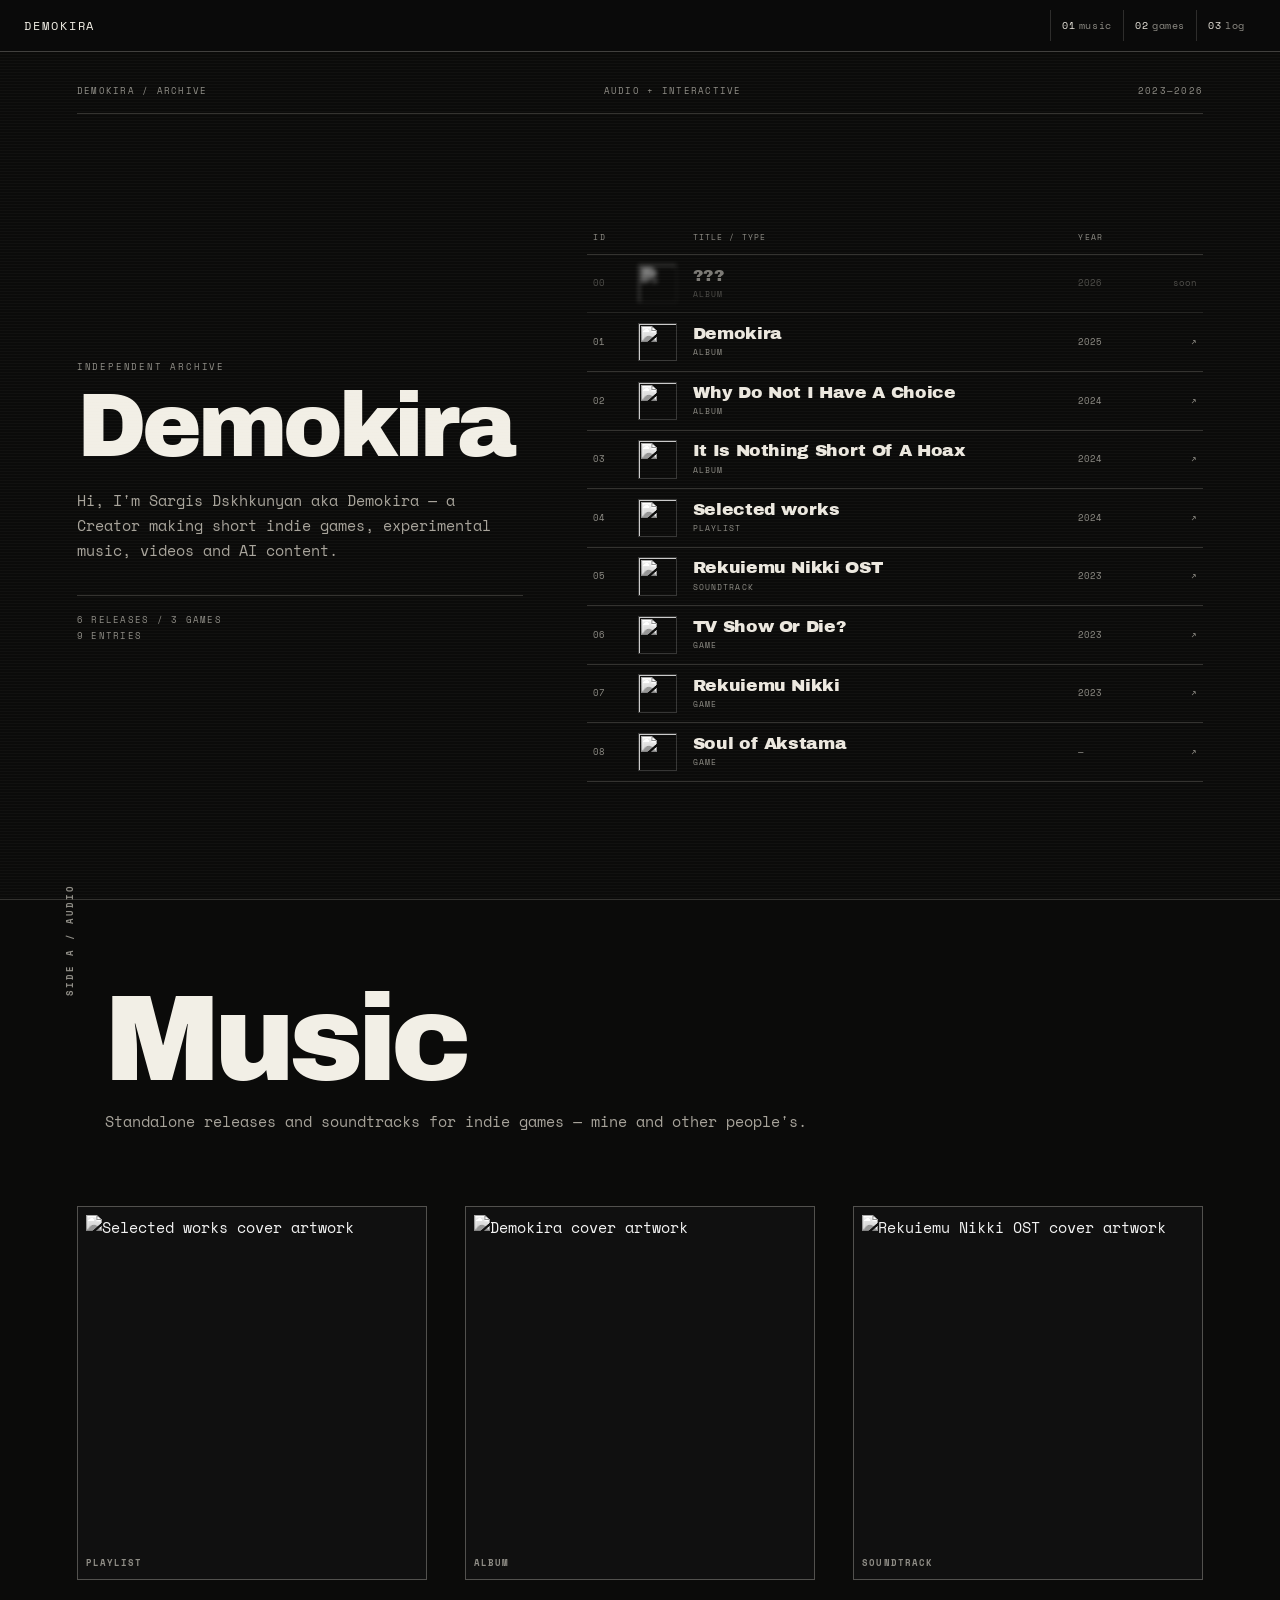
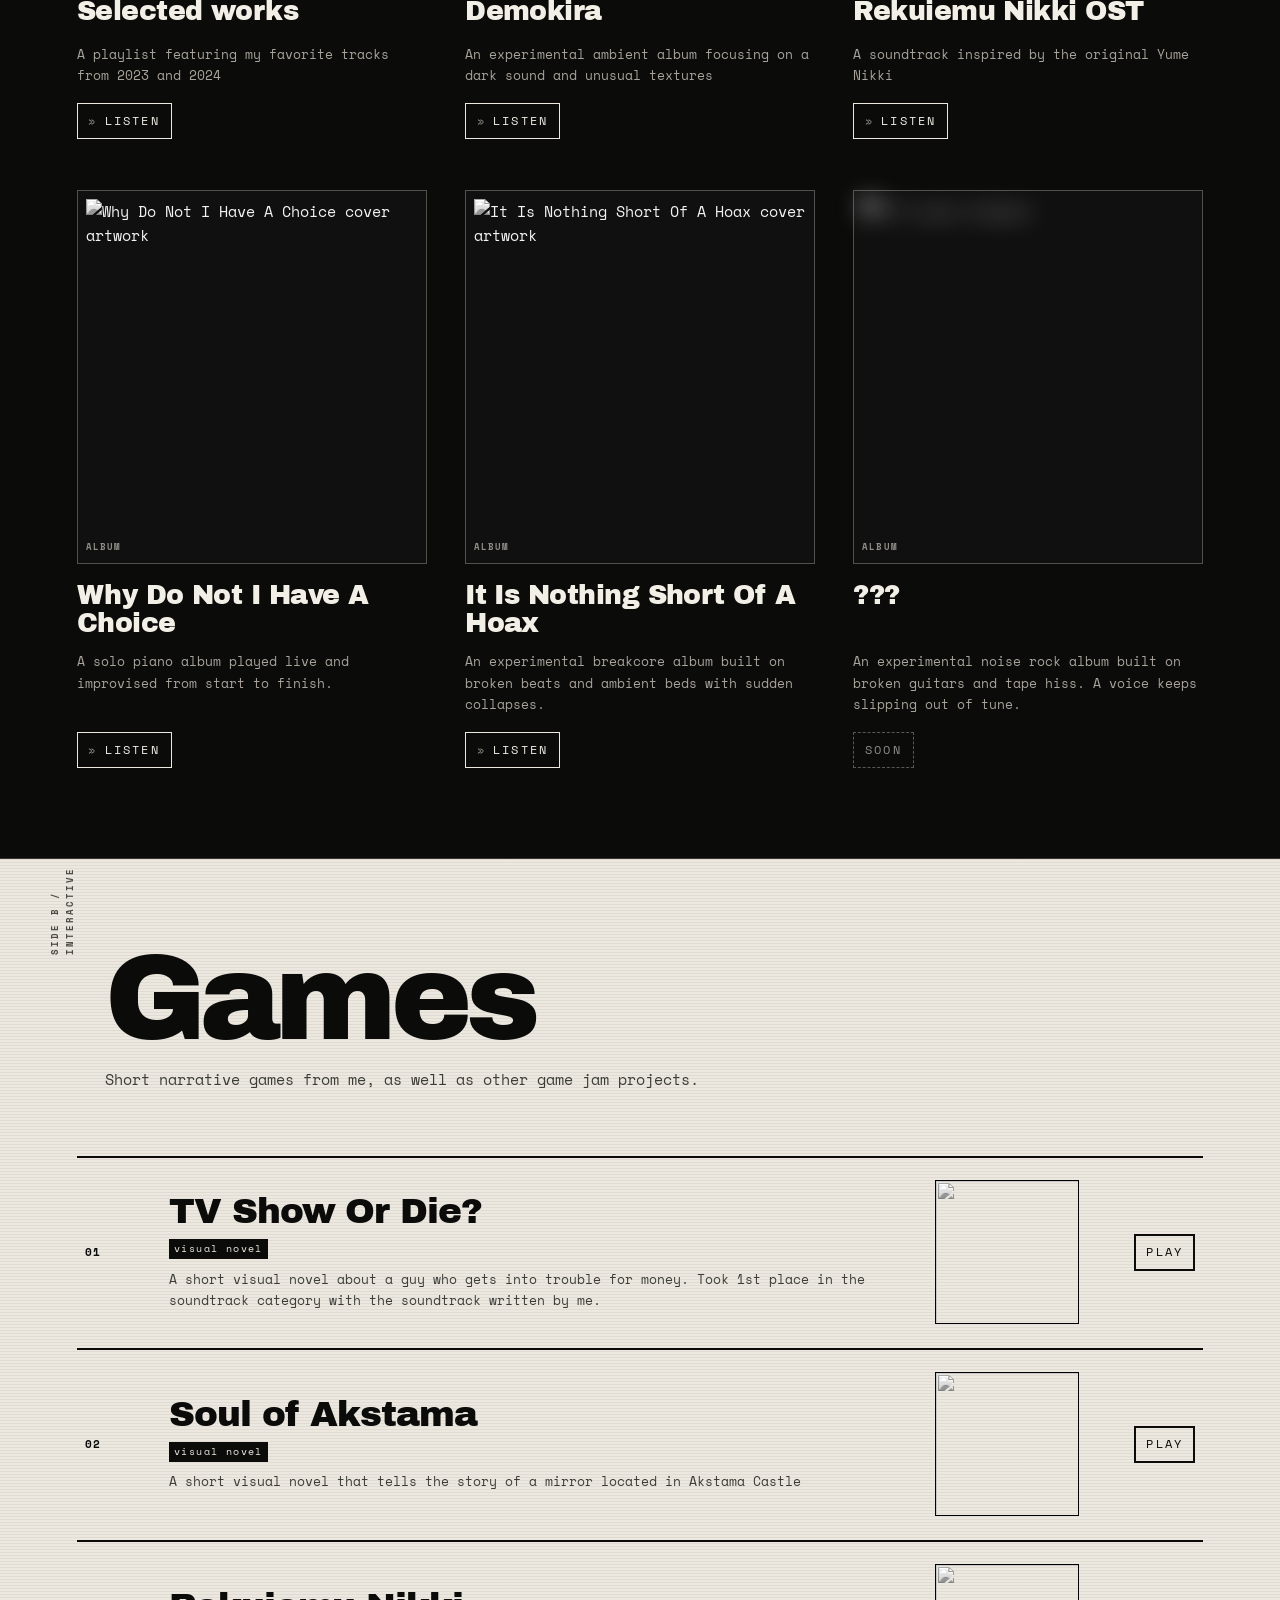
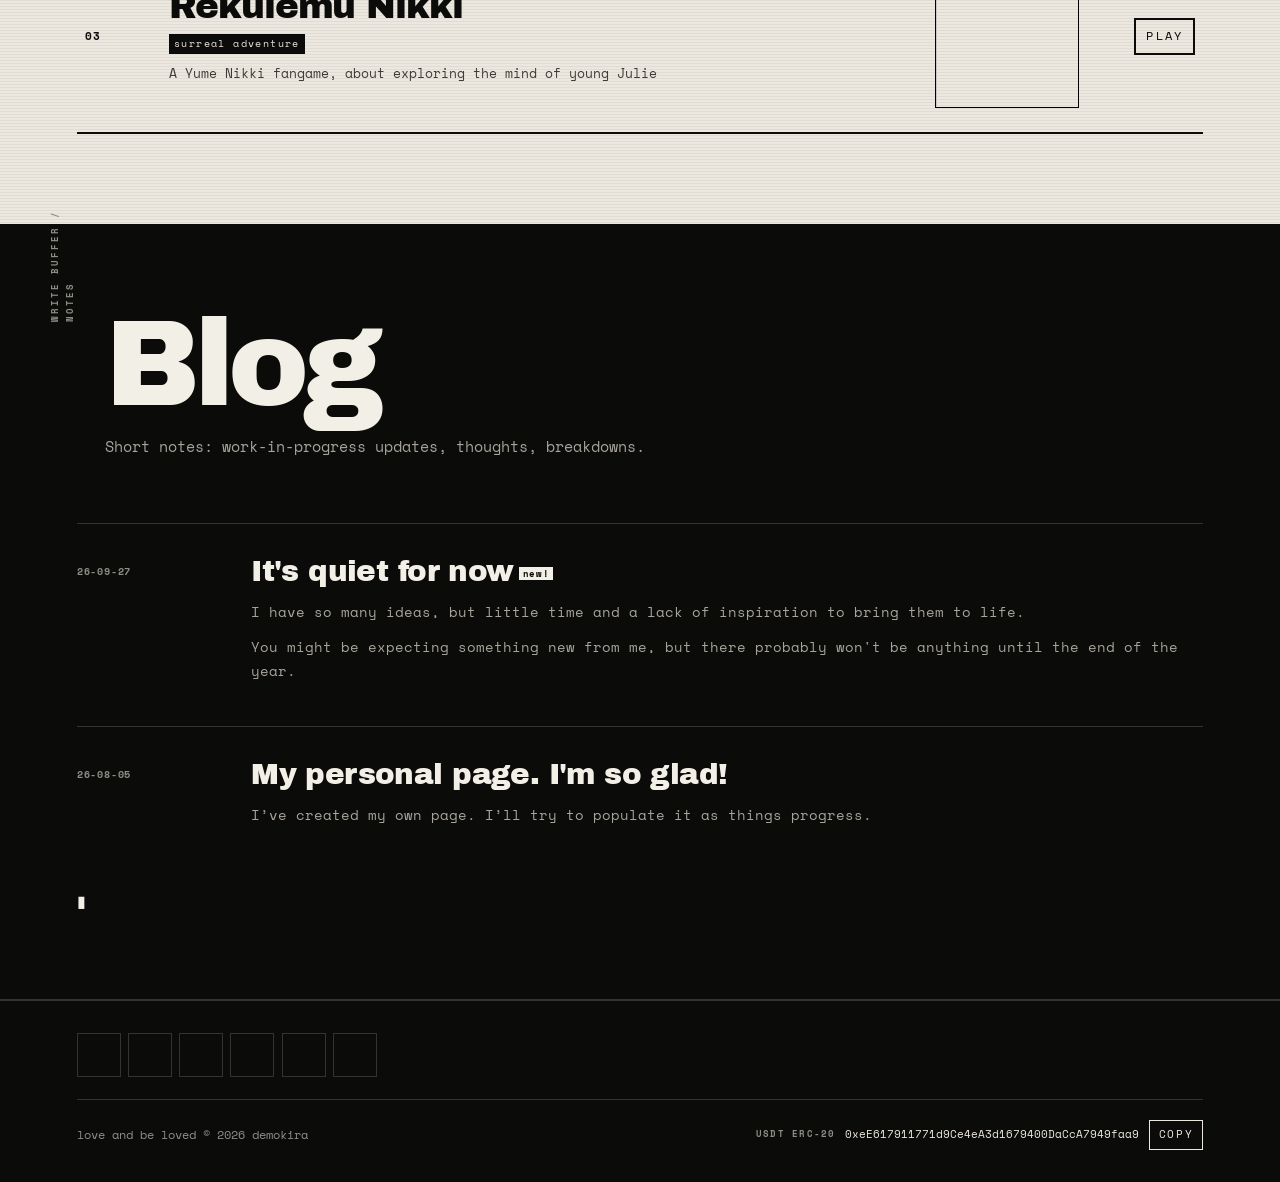
==== commit 50ef7a10: "Self-contained archive preview" ====
--- a/preview.html
+++ b/preview.html
@@ -15,8 +15,8 @@
 <meta name="twitter:card" content="summary_large_image">
 <meta name="twitter:image" content="https://sargis.space/assets/og.png">
 <link rel="canonical" href="https://sargis.space/">
-<link rel="icon" href="https://cdn.jsdelivr.net/gh/demokira/demokiras-page@preview-noise/assets/icon.png">
-<link rel="apple-touch-icon" href="https://cdn.jsdelivr.net/gh/demokira/demokiras-page@preview-noise/assets/apple-touch-icon.png">
+<link rel="icon" href="https://cdn.jsdelivr.net/gh/demokira/demokiras-page@preview-archive/assets/icon.png">
+<link rel="apple-touch-icon" href="https://cdn.jsdelivr.net/gh/demokira/demokiras-page@preview-archive/assets/apple-touch-icon.png">
 
 <link rel="preconnect" href="https://fonts.googleapis.com">
 <link rel="preconnect" href="https://fonts.gstatic.com">
@@ -352,7 +352,7 @@
   z-index: 74;
   inset: 0;
   content: "";
-  background-image: url("https://cdn.jsdelivr.net/gh/demokira/demokiras-page@preview-noise/assets/noise.png");
+  background-image: url("https://cdn.jsdelivr.net/gh/demokira/demokiras-page@preview-archive/assets/noise.png");
   background-size: 240px 240px;
   mix-blend-mode: overlay;
   opacity: 0.4;
@@ -445,6 +445,190 @@
   background: var(--chalk);
   color: var(--ink);
   outline: none;
+}
+
+/* ---------- hero: archive index ------------------------------------------ */
+.archive {
+  position: relative;
+  display: flex;
+  flex-direction: column;
+  min-height: 100dvh;
+  padding: calc(var(--bar-h) + 2rem) clamp(1.1rem, 6vw, 5.5rem)
+    clamp(2rem, 6vh, 4rem);
+  border-bottom: 1px solid var(--line);
+}
+
+.archive__top {
+  display: flex;
+  flex-wrap: wrap;
+  justify-content: space-between;
+  gap: 0.8rem;
+  padding-bottom: 0.9rem;
+  border-bottom: 1px solid var(--line);
+  color: var(--ash);
+  font-family: "Space Mono", ui-monospace, monospace;
+  font-size: 9px;
+  letter-spacing: 0.14em;
+  text-transform: uppercase;
+}
+
+.archive__grid {
+  display: grid;
+  flex: 1;
+  grid-template-columns: minmax(0, 0.42fr) minmax(0, 0.58fr);
+  gap: clamp(2rem, 5vw, 5rem);
+  align-items: center;
+  padding-top: clamp(2rem, 5vh, 4rem);
+}
+
+.archive__label {
+  margin: 0 0 1rem;
+  color: var(--ash);
+  font-family: "Space Mono", ui-monospace, monospace;
+  font-size: 9px;
+  letter-spacing: 0.2em;
+  text-transform: uppercase;
+}
+
+.archive__title {
+  margin: 0 0 1.5rem;
+  color: var(--chalk);
+  font-family: "Archivo Black", "Arial Black", sans-serif;
+  font-size: clamp(3.4rem, 7vw, 7rem);
+  font-weight: 400;
+  line-height: 0.82;
+  letter-spacing: -0.05em;
+}
+
+.archive__body {
+  max-width: 46ch;
+  margin: 0;
+  color: var(--smoke);
+  font-family: "Space Mono", ui-monospace, monospace;
+  font-size: 0.95rem;
+  line-height: 1.65;
+}
+
+.archive__meta {
+  margin: 2rem 0 0;
+  padding-top: 1rem;
+  border-top: 1px solid var(--line);
+  color: var(--ash);
+  font-family: "Space Mono", ui-monospace, monospace;
+  font-size: 9px;
+  letter-spacing: 0.14em;
+  line-height: 1.8;
+  text-transform: uppercase;
+}
+
+.archive__index {
+  width: 100%;
+}
+
+.archive__head {
+  display: grid;
+  grid-template-columns: 2rem 2.6rem minmax(0, 1fr) 3.6rem 3rem;
+  gap: 0.8rem;
+  align-items: center;
+  padding: 0.6rem 0.4rem;
+  border-bottom: 1px solid var(--line);
+  color: var(--ash);
+  font-family: "Space Mono", ui-monospace, monospace;
+  font-size: 8px;
+  letter-spacing: 0.14em;
+  text-transform: uppercase;
+}
+
+.archive__list {
+  margin: 0;
+  padding: 0;
+  list-style: none;
+}
+
+.archive__row {
+  border-bottom: 1px solid var(--line);
+}
+
+.archive__link {
+  display: grid;
+  grid-template-columns: 2rem 2.6rem minmax(0, 1fr) 3.6rem 3rem;
+  gap: 0.8rem;
+  align-items: center;
+  padding: 0.6rem 0.4rem;
+  color: inherit;
+  text-decoration: none;
+  transition: background 150ms linear, color 150ms linear;
+}
+
+a.archive__link:hover,
+a.archive__link:focus-visible {
+  background: var(--paper);
+  color: var(--ink);
+  outline: none;
+}
+
+.archive__num {
+  color: var(--ash);
+  font-family: "Space Mono", ui-monospace, monospace;
+  font-size: 9px;
+}
+
+.archive__thumb {
+  display: block;
+  width: 2.4rem;
+  height: 2.4rem;
+  border: 1px solid var(--line);
+  object-fit: cover;
+  filter: grayscale(1) contrast(1.15);
+}
+
+.archive__name {
+  display: flex;
+  flex-direction: column;
+  gap: 0.2rem;
+  min-width: 0;
+}
+
+.archive__name-title {
+  font-family: "Archivo Black", "Arial Black", sans-serif;
+  font-size: clamp(1rem, 1.35vw, 1.25rem);
+  font-weight: 400;
+  line-height: 1.05;
+  letter-spacing: -0.02em;
+}
+
+.archive__type {
+  color: var(--ash);
+  font-family: "Space Mono", ui-monospace, monospace;
+  font-size: 8px;
+  letter-spacing: 0.14em;
+  text-transform: uppercase;
+}
+
+.archive__year,
+.archive__state {
+  color: var(--ash);
+  font-family: "Space Mono", ui-monospace, monospace;
+  font-size: 9px;
+}
+
+.archive__state {
+  text-align: right;
+}
+
+a.archive__link:hover .archive__num,
+a.archive__link:hover .archive__type,
+a.archive__link:hover .archive__year,
+a.archive__link:hover .archive__state {
+  color: var(--ink);
+}
+
+.archive__row--soon {
+  opacity: 0.5;
+}
+
+.archive__row--soon .archive__thumb {
+  filter: blur(2px) grayscale(1);
 }
 
 /* ---------- hero: noise + ascii ------------------------------------------ */
@@ -1039,33 +1223,33 @@
 }
 
 .foot__icon--youtube {
-  -webkit-mask-image: url("https://cdn.jsdelivr.net/gh/demokira/demokiras-page@preview-noise/icons/youtube.svg");
-  mask-image: url("https://cdn.jsdelivr.net/gh/demokira/demokiras-page@preview-noise/icons/youtube.svg");
+  -webkit-mask-image: url("https://cdn.jsdelivr.net/gh/demokira/demokiras-page@preview-archive/icons/youtube.svg");
+  mask-image: url("https://cdn.jsdelivr.net/gh/demokira/demokiras-page@preview-archive/icons/youtube.svg");
 }
 
 .foot__icon--itchdotio {
-  -webkit-mask-image: url("https://cdn.jsdelivr.net/gh/demokira/demokiras-page@preview-noise/icons/itchdotio.svg");
-  mask-image: url("https://cdn.jsdelivr.net/gh/demokira/demokiras-page@preview-noise/icons/itchdotio.svg");
+  -webkit-mask-image: url("https://cdn.jsdelivr.net/gh/demokira/demokiras-page@preview-archive/icons/itchdotio.svg");
+  mask-image: url("https://cdn.jsdelivr.net/gh/demokira/demokiras-page@preview-archive/icons/itchdotio.svg");
 }
 
 .foot__icon--bandcamp {
-  -webkit-mask-image: url("https://cdn.jsdelivr.net/gh/demokira/demokiras-page@preview-noise/icons/bandcamp.svg");
-  mask-image: url("https://cdn.jsdelivr.net/gh/demokira/demokiras-page@preview-noise/icons/bandcamp.svg");
+  -webkit-mask-image: url("https://cdn.jsdelivr.net/gh/demokira/demokiras-page@preview-archive/icons/bandcamp.svg");
+  mask-image: url("https://cdn.jsdelivr.net/gh/demokira/demokiras-page@preview-archive/icons/bandcamp.svg");
 }
 
 .foot__icon--tiktok {
-  -webkit-mask-image: url("https://cdn.jsdelivr.net/gh/demokira/demokiras-page@preview-noise/icons/tiktok.svg");
-  mask-image: url("https://cdn.jsdelivr.net/gh/demokira/demokiras-page@preview-noise/icons/tiktok.svg");
+  -webkit-mask-image: url("https://cdn.jsdelivr.net/gh/demokira/demokiras-page@preview-archive/icons/tiktok.svg");
+  mask-image: url("https://cdn.jsdelivr.net/gh/demokira/demokiras-page@preview-archive/icons/tiktok.svg");
 }
 
 .foot__icon--instagram {
-  -webkit-mask-image: url("https://cdn.jsdelivr.net/gh/demokira/demokiras-page@preview-noise/icons/instagram.svg");
-  mask-image: url("https://cdn.jsdelivr.net/gh/demokira/demokiras-page@preview-noise/icons/instagram.svg");
+  -webkit-mask-image: url("https://cdn.jsdelivr.net/gh/demokira/demokiras-page@preview-archive/icons/instagram.svg");
+  mask-image: url("https://cdn.jsdelivr.net/gh/demokira/demokiras-page@preview-archive/icons/instagram.svg");
 }
 
 .foot__icon--email {
-  -webkit-mask-image: url("https://cdn.jsdelivr.net/gh/demokira/demokiras-page@preview-noise/icons/email.svg");
-  mask-image: url("https://cdn.jsdelivr.net/gh/demokira/demokiras-page@preview-noise/icons/email.svg");
+  -webkit-mask-image: url("https://cdn.jsdelivr.net/gh/demokira/demokiras-page@preview-archive/icons/email.svg");
+  mask-image: url("https://cdn.jsdelivr.net/gh/demokira/demokiras-page@preview-archive/icons/email.svg");
 }
 
 .foot__bottom {
@@ -1165,6 +1349,59 @@
 }
 
 /* ---------- responsive --------------------------------------------------- */
+@media (max-width: 980px) {
+  .archive__grid {
+    grid-template-columns: 1fr;
+    align-items: start;
+  }
+
+  .archive__title {
+    font-size: clamp(3.4rem, 12vw, 5rem);
+  }
+
+  .archive__body {
+    max-width: none;
+  }
+}
+
+@media (max-width: 600px) {
+  .archive {
+    padding-top: calc(var(--bar-h) + 1.5rem);
+  }
+
+  .archive__head,
+  .archive__link {
+    grid-template-columns: 1.6rem 2rem minmax(0, 1fr) 3rem 2.4rem;
+    gap: 0.5rem;
+  }
+
+  .archive__head {
+    font-size: 7px;
+  }
+
+  .archive__link {
+    padding: 0.55rem 0.2rem;
+  }
+
+  .archive__thumb {
+    width: 2rem;
+    height: 2rem;
+  }
+
+  .archive__name-title {
+    font-size: 0.95rem;
+  }
+
+  .archive__type {
+    font-size: 7px;
+  }
+
+  .archive__num,
+  .archive__year,
+  .archive__state {
+    font-size: 8px;
+  }
+}
 @media (max-width: 1000px) {
   .bar__nav {
     margin-left: auto;
@@ -1339,124 +1576,40 @@
 </style>
 </head>
 <body>
-<div class="dk" id="top"><header class="bar"><a class="brand" href="#top">DEMOKIRA</a><nav aria-label="Sections" class="bar__nav"><a href="#music"><span class="nav__num">01</span><span class="nav__word">music</span></a><a href="#games"><span class="nav__num">02</span><span class="nav__word">games</span></a><a href="#log"><span class="nav__num">03</span><span class="nav__word">log</span></a></nav></header><main><section class="hero" id="signal" aria-labelledby="site-title">
-  <canvas aria-hidden="true" class="noise-field"></canvas>
-  <pre aria-hidden="true" class="ascii-boy">
-          ####
-         ######
-        ########
-        ## ## ##
-        ########
-        ###  ###
-         ######
-          ####
-           #
-           #
-         #####
-           ###
-           #####
-           ## ####
-          ##    ####
-          ##      ####
-          ##        ###
-        ###################
-        ###################
-            ###############
-            ###############
-                       ####
-                       ####
-                       ####
-                       ########</pre>
-  <div class="scroll-scrub__copy">
-    <h1 class="scroll-scrub__title">Demokira</h1>
-    <p class="scroll-scrub__body">Hi, I&#x27;m Sargis Dskhkunyan aka Demokira — a Creator making short indie games, experimental music, videos and AI content.</p>
+<div class="dk" id="top"><header class="bar"><a class="brand" href="#top">DEMOKIRA</a><nav aria-label="Sections" class="bar__nav"><a href="#music"><span class="nav__num">01</span><span class="nav__word">music</span></a><a href="#games"><span class="nav__num">02</span><span class="nav__word">games</span></a><a href="#log"><span class="nav__num">03</span><span class="nav__word">log</span></a></nav></header><main><section class="archive" id="signal" aria-labelledby="site-title">
+  <div class="archive__top">
+    <span>demokira / archive</span>
+    <span>audio + interactive</span>
+    <span>2023—2026</span>
   </div>
-</section><section aria-labelledby="music-heading" class="bill" id="music"><div class="bill__head"><p class="rail-label">side a / audio</p><h2 class="h-display" id="music-heading">Music</h2><p class="lede">Standalone releases and soundtracks for indie games — mine and other people&#x27;s.</p></div><ol class="sleeves"><li class="sleeve"><figure class="sleeve__art"><img alt="Selected works cover artwork" height="512" loading="lazy" src="https://cdn.jsdelivr.net/gh/demokira/demokiras-page@preview-noise/assets/covers/best-of.jpg" width="512"/><figcaption>playlist</figcaption></figure><div class="sleeve__meta"><h3>Selected works</h3><p class="sleeve__desc">A playlist featuring my favorite tracks from 2023 and 2024</p><a class="listen" href="https://demokira.bandcamp.com/album/the-best-of-demokira-23-24" rel="noopener noreferrer" target="_blank"><span aria-hidden="true">»</span> listen</a></div></li><li class="sleeve"><figure class="sleeve__art"><img alt="Demokira cover artwork" height="512" loading="lazy" src="https://cdn.jsdelivr.net/gh/demokira/demokiras-page@preview-noise/assets/covers/demokira.jpg" width="512"/><figcaption>album</figcaption></figure><div class="sleeve__meta"><h3>Demokira</h3><p class="sleeve__desc">An experimental ambient album focusing on a dark sound and unusual textures</p><a class="listen" href="https://demokira.bandcamp.com/album/demokira" rel="noopener noreferrer" target="_blank"><span aria-hidden="true">»</span> listen</a></div></li><li class="sleeve"><figure class="sleeve__art"><img alt="Rekuiemu Nikki OST cover artwork" height="512" loading="lazy" src="https://cdn.jsdelivr.net/gh/demokira/demokiras-page@preview-noise/assets/covers/rekuiemu-ost.jpg" width="512"/><figcaption>soundtrack</figcaption></figure><div class="sleeve__meta"><h3>Rekuiemu Nikki OST</h3><p class="sleeve__desc">A soundtrack inspired by the original Yume Nikki</p><a class="listen" href="https://demokira.bandcamp.com/album/rekuiemu-nikki-demo-ost" rel="noopener noreferrer" target="_blank"><span aria-hidden="true">»</span> listen</a></div></li><li class="sleeve"><figure class="sleeve__art"><img alt="Why Do Not I Have A Choice cover artwork" height="512" loading="lazy" src="https://cdn.jsdelivr.net/gh/demokira/demokiras-page@preview-noise/assets/covers/choice.jpg" width="512"/><figcaption>album</figcaption></figure><div class="sleeve__meta"><h3>Why Do Not I Have A Choice</h3><p class="sleeve__desc">A solo piano album played live and improvised from start to finish.</p><a class="listen" href="https://demokira.bandcamp.com/album/why-do-not-i-have-a-choice" rel="noopener noreferrer" target="_blank"><span aria-hidden="true">»</span> listen</a></div></li><li class="sleeve"><figure class="sleeve__art"><img alt="It Is Nothing Short Of A Hoax cover artwork" height="512" loading="lazy" src="https://cdn.jsdelivr.net/gh/demokira/demokiras-page@preview-noise/assets/covers/hoax.jpg" width="512"/><figcaption>album</figcaption></figure><div class="sleeve__meta"><h3>It Is Nothing Short Of A Hoax</h3><p class="sleeve__desc">An experimental breakcore album built on broken beats and ambient beds with sudden collapses.</p><a class="listen" href="https://demokira.bandcamp.com/album/it-is-nothing-short-of-a-hoax" rel="noopener noreferrer" target="_blank"><span aria-hidden="true">»</span> listen</a></div></li><li class="sleeve sleeve--upcoming"><figure class="sleeve__art"><img alt="??? cover artwork" height="512" loading="lazy" src="https://cdn.jsdelivr.net/gh/demokira/demokiras-page@preview-noise/assets/covers/upcoming.jpg" width="512"/><figcaption>album</figcaption></figure><div class="sleeve__meta"><h3>???</h3><p class="sleeve__desc">An experimental noise rock album built on broken guitars and tape hiss. A voice keeps slipping out of tune.</p><span class="listen listen--soon">soon</span></div></li></ol></section><section aria-labelledby="games-heading" class="inverse" id="games"><div class="inverse__head"><p class="rail-label rail-label--ink">side b / interactive</p><h2 class="h-display" id="games-heading">Games</h2><p class="lede lede--ink">Short narrative games from me, as well as other game jam projects.</p></div><ol class="ledger"><li class="ledger__row"><span aria-hidden="true" class="ledger__idx">01</span><div class="ledger__body"><h3>TV Show Or Die?</h3><p class="stamp stamp--ink">visual novel</p><p class="ledger__desc">A short visual novel about a guy who gets into trouble for money. Took 1st place in the soundtrack category with the soundtrack written by me.</p></div><img alt="" class="ledger__thumb" loading="lazy" src="https://cdn.jsdelivr.net/gh/demokira/demokiras-page@preview-noise/assets/covers/tv-show.jpg"/><a class="play" href="https://demokira.itch.io/tv-show-or-die" rel="noopener noreferrer" target="_blank">play</a></li><li class="ledger__row"><span aria-hidden="true" class="ledger__idx">02</span><div class="ledger__body"><h3>Soul of Akstama</h3><p class="stamp stamp--ink">visual novel</p><p class="ledger__desc">A short visual novel that tells the story of a mirror located in Akstama Castle</p></div><img alt="" class="ledger__thumb" loading="lazy" src="https://cdn.jsdelivr.net/gh/demokira/demokiras-page@preview-noise/assets/covers/soul-of-akstama.jpg"/><a class="play" href="https://demokira.itch.io/soul-of-akstama" rel="noopener noreferrer" target="_blank">play</a></li><li class="ledger__row"><span aria-hidden="true" class="ledger__idx">03</span><div class="ledger__body"><h3>Rekuiemu Nikki</h3><p class="stamp stamp--ink">surreal adventure</p><p class="ledger__desc">A Yume Nikki fangame, about exploring the mind of young Julie</p></div><img alt="" class="ledger__thumb" loading="lazy" src="https://cdn.jsdelivr.net/gh/demokira/demokiras-page@preview-noise/assets/covers/rekuiemu-nikki.jpg"/><a class="play" href="https://eklsn.itch.io/reknikki" rel="noopener noreferrer" target="_blank">play</a></li></ol></section><section aria-labelledby="log-heading" class="log" id="log"><div class="log__head"><p class="rail-label">write buffer / notes</p><h2 class="h-display" id="log-heading">Blog</h2><p class="lede">Short notes: work-in-progress updates, thoughts, breakdowns.</p></div><ol class="log__list"><li class="entry"><time class="entry__date" datetime="2026-09-27">26-09-27</time><div class="entry__body"><h3>It&#x27;s quiet for now<span class="new">new!</span></h3><p>I have so many ideas, but little time and a lack of inspiration to bring them to life.</p><p>You might be expecting something new from me, but there probably won&#x27;t be anything until the end of the year.</p></div></li><li class="entry"><time class="entry__date" datetime="2026-08-05">26-08-05</time><div class="entry__body"><h3>My personal page. I&#x27;m so glad!</h3><p>I’ve created my own page. I’ll try to populate it as things progress.</p></div></li></ol><p aria-hidden="true" class="log__cursor">▮</p></section></main><footer class="foot"><div class="foot__top"><ul aria-label="Channels" class="foot__channels"><li><a aria-label="youtube" href="https://www.youtube.com/@demokira" rel="noopener noreferrer" target="_blank" title="youtube"><span aria-hidden="true" class="foot__icon foot__icon--youtube"></span></a></li><li><a aria-label="itch.io" href="https://demokira.itch.io" rel="noopener noreferrer" target="_blank" title="itch.io"><span aria-hidden="true" class="foot__icon foot__icon--itchdotio"></span></a></li><li><a aria-label="bandcamp" href="https://demokira.bandcamp.com" rel="noopener noreferrer" target="_blank" title="bandcamp"><span aria-hidden="true" class="foot__icon foot__icon--bandcamp"></span></a></li><li><a aria-label="tiktok" href="https://www.tiktok.com/@demokira_?_r=1&amp;_t=ZS-98bt2Kt1skm" rel="noopener noreferrer" target="_blank" title="tiktok"><span aria-hidden="true" class="foot__icon foot__icon--tiktok"></span></a></li><li><a aria-label="instagram" href="https://www.instagram.com/srgsdshkhnn" rel="noopener noreferrer" target="_blank" title="instagram"><span aria-hidden="true" class="foot__icon foot__icon--instagram"></span></a></li><li><a aria-label="email" href="mailto:sargis.dshkhunyan@gmail.com" rel="noopener noreferrer" title="email"><span aria-hidden="true" class="foot__icon foot__icon--email"></span></a></li></ul></div><div class="foot__bottom"><p class="foot__line">love and be loved © 2026 demokira</p><div class="foot__wallet"><span class="foot__wallet-label">USDT ERC-20</span><code class="foot__wallet-value">0xeE617911771d9Ce4eA3d1679400DaCcA7949faa9</code><button class="wallet-key" type="button">copy</button></div></div></footer></div>
+  <div class="archive__grid">
+    <div class="archive__intro">
+      <p class="archive__label">independent archive</p>
+      <h1 class="archive__title" id="site-title">Demokira</h1>
+      <p class="archive__body">Hi, I&#x27;m Sargis Dskhkunyan aka Demokira — a Creator making short indie games, experimental music, videos and AI content.</p>
+      <p class="archive__meta">6 releases / 3 games<br/>9 entries</p>
+    </div>
+    <div class="archive__index">
+      <div aria-hidden="true" class="archive__head">
+        <span>id</span><span></span><span>title / type</span><span>year</span><span></span>
+      </div>
+      <ol class="archive__list">
+<li class="archive__row archive__row--soon"><div class="archive__link"><span class="archive__num">00</span><img class="archive__thumb" alt="" loading="lazy" src="https://cdn.jsdelivr.net/gh/demokira/demokiras-page@preview-archive/assets/covers/upcoming.jpg"/><span class="archive__name"><span class="archive__name-title">???</span><span class="archive__type">album</span></span><span class="archive__year">2026</span><span class="archive__state">soon</span></div></li>
+<li class="archive__row"><a class="archive__link" href="https://demokira.bandcamp.com/album/demokira" rel="noopener noreferrer" target="_blank"><span class="archive__num">01</span><img class="archive__thumb" alt="" loading="lazy" src="https://cdn.jsdelivr.net/gh/demokira/demokiras-page@preview-archive/assets/covers/demokira.jpg"/><span class="archive__name"><span class="archive__name-title">Demokira</span><span class="archive__type">album</span></span><span class="archive__year">2025</span><span class="archive__state">↗</span></a></li>
+<li class="archive__row"><a class="archive__link" href="https://demokira.bandcamp.com/album/why-do-not-i-have-a-choice" rel="noopener noreferrer" target="_blank"><span class="archive__num">02</span><img class="archive__thumb" alt="" loading="lazy" src="https://cdn.jsdelivr.net/gh/demokira/demokiras-page@preview-archive/assets/covers/choice.jpg"/><span class="archive__name"><span class="archive__name-title">Why Do Not I Have A Choice</span><span class="archive__type">album</span></span><span class="archive__year">2024</span><span class="archive__state">↗</span></a></li>
+<li class="archive__row"><a class="archive__link" href="https://demokira.bandcamp.com/album/it-is-nothing-short-of-a-hoax" rel="noopener noreferrer" target="_blank"><span class="archive__num">03</span><img class="archive__thumb" alt="" loading="lazy" src="https://cdn.jsdelivr.net/gh/demokira/demokiras-page@preview-archive/assets/covers/hoax.jpg"/><span class="archive__name"><span class="archive__name-title">It Is Nothing Short Of A Hoax</span><span class="archive__type">album</span></span><span class="archive__year">2024</span><span class="archive__state">↗</span></a></li>
+<li class="archive__row"><a class="archive__link" href="https://demokira.bandcamp.com/album/the-best-of-demokira-23-24" rel="noopener noreferrer" target="_blank"><span class="archive__num">04</span><img class="archive__thumb" alt="" loading="lazy" src="https://cdn.jsdelivr.net/gh/demokira/demokiras-page@preview-archive/assets/covers/best-of.jpg"/><span class="archive__name"><span class="archive__name-title">Selected works</span><span class="archive__type">playlist</span></span><span class="archive__year">2024</span><span class="archive__state">↗</span></a></li>
+<li class="archive__row"><a class="archive__link" href="https://demokira.bandcamp.com/album/rekuiemu-nikki-demo-ost" rel="noopener noreferrer" target="_blank"><span class="archive__num">05</span><img class="archive__thumb" alt="" loading="lazy" src="https://cdn.jsdelivr.net/gh/demokira/demokiras-page@preview-archive/assets/covers/rekuiemu-ost.jpg"/><span class="archive__name"><span class="archive__name-title">Rekuiemu Nikki OST</span><span class="archive__type">soundtrack</span></span><span class="archive__year">2023</span><span class="archive__state">↗</span></a></li>
+<li class="archive__row"><a class="archive__link" href="https://demokira.itch.io/tv-show-or-die" rel="noopener noreferrer" target="_blank"><span class="archive__num">06</span><img class="archive__thumb" alt="" loading="lazy" src="https://cdn.jsdelivr.net/gh/demokira/demokiras-page@preview-archive/assets/covers/tv-show.jpg"/><span class="archive__name"><span class="archive__name-title">TV Show Or Die?</span><span class="archive__type">game</span></span><span class="archive__year">2023</span><span class="archive__state">↗</span></a></li>
+<li class="archive__row"><a class="archive__link" href="https://eklsn.itch.io/reknikki" rel="noopener noreferrer" target="_blank"><span class="archive__num">07</span><img class="archive__thumb" alt="" loading="lazy" src="https://cdn.jsdelivr.net/gh/demokira/demokiras-page@preview-archive/assets/covers/rekuiemu-nikki.jpg"/><span class="archive__name"><span class="archive__name-title">Rekuiemu Nikki</span><span class="archive__type">game</span></span><span class="archive__year">2023</span><span class="archive__state">↗</span></a></li>
+<li class="archive__row"><a class="archive__link" href="https://demokira.itch.io/soul-of-akstama" rel="noopener noreferrer" target="_blank"><span class="archive__num">08</span><img class="archive__thumb" alt="" loading="lazy" src="https://cdn.jsdelivr.net/gh/demokira/demokiras-page@preview-archive/assets/covers/soul-of-akstama.jpg"/><span class="archive__name"><span class="archive__name-title">Soul of Akstama</span><span class="archive__type">game</span></span><span class="archive__year">—</span><span class="archive__state">↗</span></a></li>
+      </ol>
+    </div>
+  </div>
+</section><section aria-labelledby="music-heading" class="bill" id="music"><div class="bill__head"><p class="rail-label">side a / audio</p><h2 class="h-display" id="music-heading">Music</h2><p class="lede">Standalone releases and soundtracks for indie games — mine and other people&#x27;s.</p></div><ol class="sleeves"><li class="sleeve"><figure class="sleeve__art"><img alt="Selected works cover artwork" height="512" loading="lazy" src="https://cdn.jsdelivr.net/gh/demokira/demokiras-page@preview-archive/assets/covers/best-of.jpg" width="512"/><figcaption>playlist</figcaption></figure><div class="sleeve__meta"><h3>Selected works</h3><p class="sleeve__desc">A playlist featuring my favorite tracks from 2023 and 2024</p><a class="listen" href="https://demokira.bandcamp.com/album/the-best-of-demokira-23-24" rel="noopener noreferrer" target="_blank"><span aria-hidden="true">»</span> listen</a></div></li><li class="sleeve"><figure class="sleeve__art"><img alt="Demokira cover artwork" height="512" loading="lazy" src="https://cdn.jsdelivr.net/gh/demokira/demokiras-page@preview-archive/assets/covers/demokira.jpg" width="512"/><figcaption>album</figcaption></figure><div class="sleeve__meta"><h3>Demokira</h3><p class="sleeve__desc">An experimental ambient album focusing on a dark sound and unusual textures</p><a class="listen" href="https://demokira.bandcamp.com/album/demokira" rel="noopener noreferrer" target="_blank"><span aria-hidden="true">»</span> listen</a></div></li><li class="sleeve"><figure class="sleeve__art"><img alt="Rekuiemu Nikki OST cover artwork" height="512" loading="lazy" src="https://cdn.jsdelivr.net/gh/demokira/demokiras-page@preview-archive/assets/covers/rekuiemu-ost.jpg" width="512"/><figcaption>soundtrack</figcaption></figure><div class="sleeve__meta"><h3>Rekuiemu Nikki OST</h3><p class="sleeve__desc">A soundtrack inspired by the original Yume Nikki</p><a class="listen" href="https://demokira.bandcamp.com/album/rekuiemu-nikki-demo-ost" rel="noopener noreferrer" target="_blank"><span aria-hidden="true">»</span> listen</a></div></li><li class="sleeve"><figure class="sleeve__art"><img alt="Why Do Not I Have A Choice cover artwork" height="512" loading="lazy" src="https://cdn.jsdelivr.net/gh/demokira/demokiras-page@preview-archive/assets/covers/choice.jpg" width="512"/><figcaption>album</figcaption></figure><div class="sleeve__meta"><h3>Why Do Not I Have A Choice</h3><p class="sleeve__desc">A solo piano album played live and improvised from start to finish.</p><a class="listen" href="https://demokira.bandcamp.com/album/why-do-not-i-have-a-choice" rel="noopener noreferrer" target="_blank"><span aria-hidden="true">»</span> listen</a></div></li><li class="sleeve"><figure class="sleeve__art"><img alt="It Is Nothing Short Of A Hoax cover artwork" height="512" loading="lazy" src="https://cdn.jsdelivr.net/gh/demokira/demokiras-page@preview-archive/assets/covers/hoax.jpg" width="512"/><figcaption>album</figcaption></figure><div class="sleeve__meta"><h3>It Is Nothing Short Of A Hoax</h3><p class="sleeve__desc">An experimental breakcore album built on broken beats and ambient beds with sudden collapses.</p><a class="listen" href="https://demokira.bandcamp.com/album/it-is-nothing-short-of-a-hoax" rel="noopener noreferrer" target="_blank"><span aria-hidden="true">»</span> listen</a></div></li><li class="sleeve sleeve--upcoming"><figure class="sleeve__art"><img alt="??? cover artwork" height="512" loading="lazy" src="https://cdn.jsdelivr.net/gh/demokira/demokiras-page@preview-archive/assets/covers/upcoming.jpg" width="512"/><figcaption>album</figcaption></figure><div class="sleeve__meta"><h3>???</h3><p class="sleeve__desc">An experimental noise rock album built on broken guitars and tape hiss. A voice keeps slipping out of tune.</p><span class="listen listen--soon">soon</span></div></li></ol></section><section aria-labelledby="games-heading" class="inverse" id="games"><div class="inverse__head"><p class="rail-label rail-label--ink">side b / interactive</p><h2 class="h-display" id="games-heading">Games</h2><p class="lede lede--ink">Short narrative games from me, as well as other game jam projects.</p></div><ol class="ledger"><li class="ledger__row"><span aria-hidden="true" class="ledger__idx">01</span><div class="ledger__body"><h3>TV Show Or Die?</h3><p class="stamp stamp--ink">visual novel</p><p class="ledger__desc">A short visual novel about a guy who gets into trouble for money. Took 1st place in the soundtrack category with the soundtrack written by me.</p></div><img alt="" class="ledger__thumb" loading="lazy" src="https://cdn.jsdelivr.net/gh/demokira/demokiras-page@preview-archive/assets/covers/tv-show.jpg"/><a class="play" href="https://demokira.itch.io/tv-show-or-die" rel="noopener noreferrer" target="_blank">play</a></li><li class="ledger__row"><span aria-hidden="true" class="ledger__idx">02</span><div class="ledger__body"><h3>Soul of Akstama</h3><p class="stamp stamp--ink">visual novel</p><p class="ledger__desc">A short visual novel that tells the story of a mirror located in Akstama Castle</p></div><img alt="" class="ledger__thumb" loading="lazy" src="https://cdn.jsdelivr.net/gh/demokira/demokiras-page@preview-archive/assets/covers/soul-of-akstama.jpg"/><a class="play" href="https://demokira.itch.io/soul-of-akstama" rel="noopener noreferrer" target="_blank">play</a></li><li class="ledger__row"><span aria-hidden="true" class="ledger__idx">03</span><div class="ledger__body"><h3>Rekuiemu Nikki</h3><p class="stamp stamp--ink">surreal adventure</p><p class="ledger__desc">A Yume Nikki fangame, about exploring the mind of young Julie</p></div><img alt="" class="ledger__thumb" loading="lazy" src="https://cdn.jsdelivr.net/gh/demokira/demokiras-page@preview-archive/assets/covers/rekuiemu-nikki.jpg"/><a class="play" href="https://eklsn.itch.io/reknikki" rel="noopener noreferrer" target="_blank">play</a></li></ol></section><section aria-labelledby="log-heading" class="log" id="log"><div class="log__head"><p class="rail-label">write buffer / notes</p><h2 class="h-display" id="log-heading">Blog</h2><p class="lede">Short notes: work-in-progress updates, thoughts, breakdowns.</p></div><ol class="log__list"><li class="entry"><time class="entry__date" datetime="2026-09-27">26-09-27</time><div class="entry__body"><h3>It&#x27;s quiet for now<span class="new">new!</span></h3><p>I have so many ideas, but little time and a lack of inspiration to bring them to life.</p><p>You might be expecting something new from me, but there probably won&#x27;t be anything until the end of the year.</p></div></li><li class="entry"><time class="entry__date" datetime="2026-08-05">26-08-05</time><div class="entry__body"><h3>My personal page. I&#x27;m so glad!</h3><p>I’ve created my own page. I’ll try to populate it as things progress.</p></div></li></ol><p aria-hidden="true" class="log__cursor">▮</p></section></main><footer class="foot"><div class="foot__top"><ul aria-label="Channels" class="foot__channels"><li><a aria-label="youtube" href="https://www.youtube.com/@demokira" rel="noopener noreferrer" target="_blank" title="youtube"><span aria-hidden="true" class="foot__icon foot__icon--youtube"></span></a></li><li><a aria-label="itch.io" href="https://demokira.itch.io" rel="noopener noreferrer" target="_blank" title="itch.io"><span aria-hidden="true" class="foot__icon foot__icon--itchdotio"></span></a></li><li><a aria-label="bandcamp" href="https://demokira.bandcamp.com" rel="noopener noreferrer" target="_blank" title="bandcamp"><span aria-hidden="true" class="foot__icon foot__icon--bandcamp"></span></a></li><li><a aria-label="tiktok" href="https://www.tiktok.com/@demokira_?_r=1&amp;_t=ZS-98bt2Kt1skm" rel="noopener noreferrer" target="_blank" title="tiktok"><span aria-hidden="true" class="foot__icon foot__icon--tiktok"></span></a></li><li><a aria-label="instagram" href="https://www.instagram.com/srgsdshkhnn" rel="noopener noreferrer" target="_blank" title="instagram"><span aria-hidden="true" class="foot__icon foot__icon--instagram"></span></a></li><li><a aria-label="email" href="mailto:sargis.dshkhunyan@gmail.com" rel="noopener noreferrer" title="email"><span aria-hidden="true" class="foot__icon foot__icon--email"></span></a></li></ul></div><div class="foot__bottom"><p class="foot__line">love and be loved © 2026 demokira</p><div class="foot__wallet"><span class="foot__wallet-label">USDT ERC-20</span><code class="foot__wallet-value">0xeE617911771d9Ce4eA3d1679400DaCcA7949faa9</code><button class="wallet-key" type="button">copy</button></div></div></footer></div>
 <script>
 (function () {
   "use strict";
-
-  // Hero: animated white noise behind the ASCII boy. No scroll animation.
-  var canvas = document.querySelector(".noise-field");
-  if (canvas && canvas.getContext) {
-    var ctx = canvas.getContext("2d");
-    var reduce = window.matchMedia("(prefers-reduced-motion: reduce)").matches;
-    var width = 0;
-    var height = 0;
-    var dpr = 1;
-    var field = document.createElement("canvas");
-    var fieldCtx = field.getContext("2d");
-    var image = null;
-    var last = 0;
-    var rafId = 0;
-
-    var resize = function () {
-      var rect = canvas.getBoundingClientRect();
-      width = Math.max(1, rect.width);
-      height = Math.max(1, rect.height);
-      dpr = Math.min(window.devicePixelRatio || 1, 2);
-      canvas.width = Math.round(width * dpr);
-      canvas.height = Math.round(height * dpr);
-      ctx.setTransform(dpr, 0, 0, dpr, 0, 0);
-      field.width = Math.max(80, Math.round(width / 3));
-      field.height = Math.max(60, Math.round(height / 3));
-      image = null;
-    };
-
-    var paint = function () {
-      if (!width || !height) return;
-      ctx.clearRect(0, 0, width, height);
-      ctx.imageSmoothingEnabled = false;
-      ctx.drawImage(field, 0, 0, width, height);
-    };
-
-    var noise = function (now) {
-      if (!width || !height) {
-        resize();
-      }
-      if (now - last < 60) {
-        rafId = window.requestAnimationFrame(noise);
-        return;
-      }
-      last = now;
-
-      var rect = canvas.getBoundingClientRect();
-      if (rect.bottom <= 0 || rect.top >= window.innerHeight) {
-        rafId = window.requestAnimationFrame(noise);
-        return;
-      }
-
-      var w = field.width;
-      var h = field.height;
-      if (!image) {
-        image = fieldCtx.createImageData(w, h);
-      }
-      var data = image.data;
-      for (var i = 0; i < data.length; i += 4) {
-        var value = (Math.random() * 255) | 0;
-        data[i] = value;
-        data[i + 1] = value;
-        data[i + 2] = value;
-        data[i + 3] = 255;
-      }
-      fieldCtx.putImageData(image, 0, 0);
-      paint();
-
-      if (!reduce) {
-        rafId = window.requestAnimationFrame(noise);
-      }
-    };
-
-    resize();
-    noise(performance.now());
-    window.addEventListener("resize", function () {
-      resize();
-      noise(performance.now());
-    });
-    window.addEventListener("pagehide", function () {
-      if (rafId) window.cancelAnimationFrame(rafId);
-    });
-  }
 
   // copy the wallet key
   var copy = document.querySelector(".wallet-key");
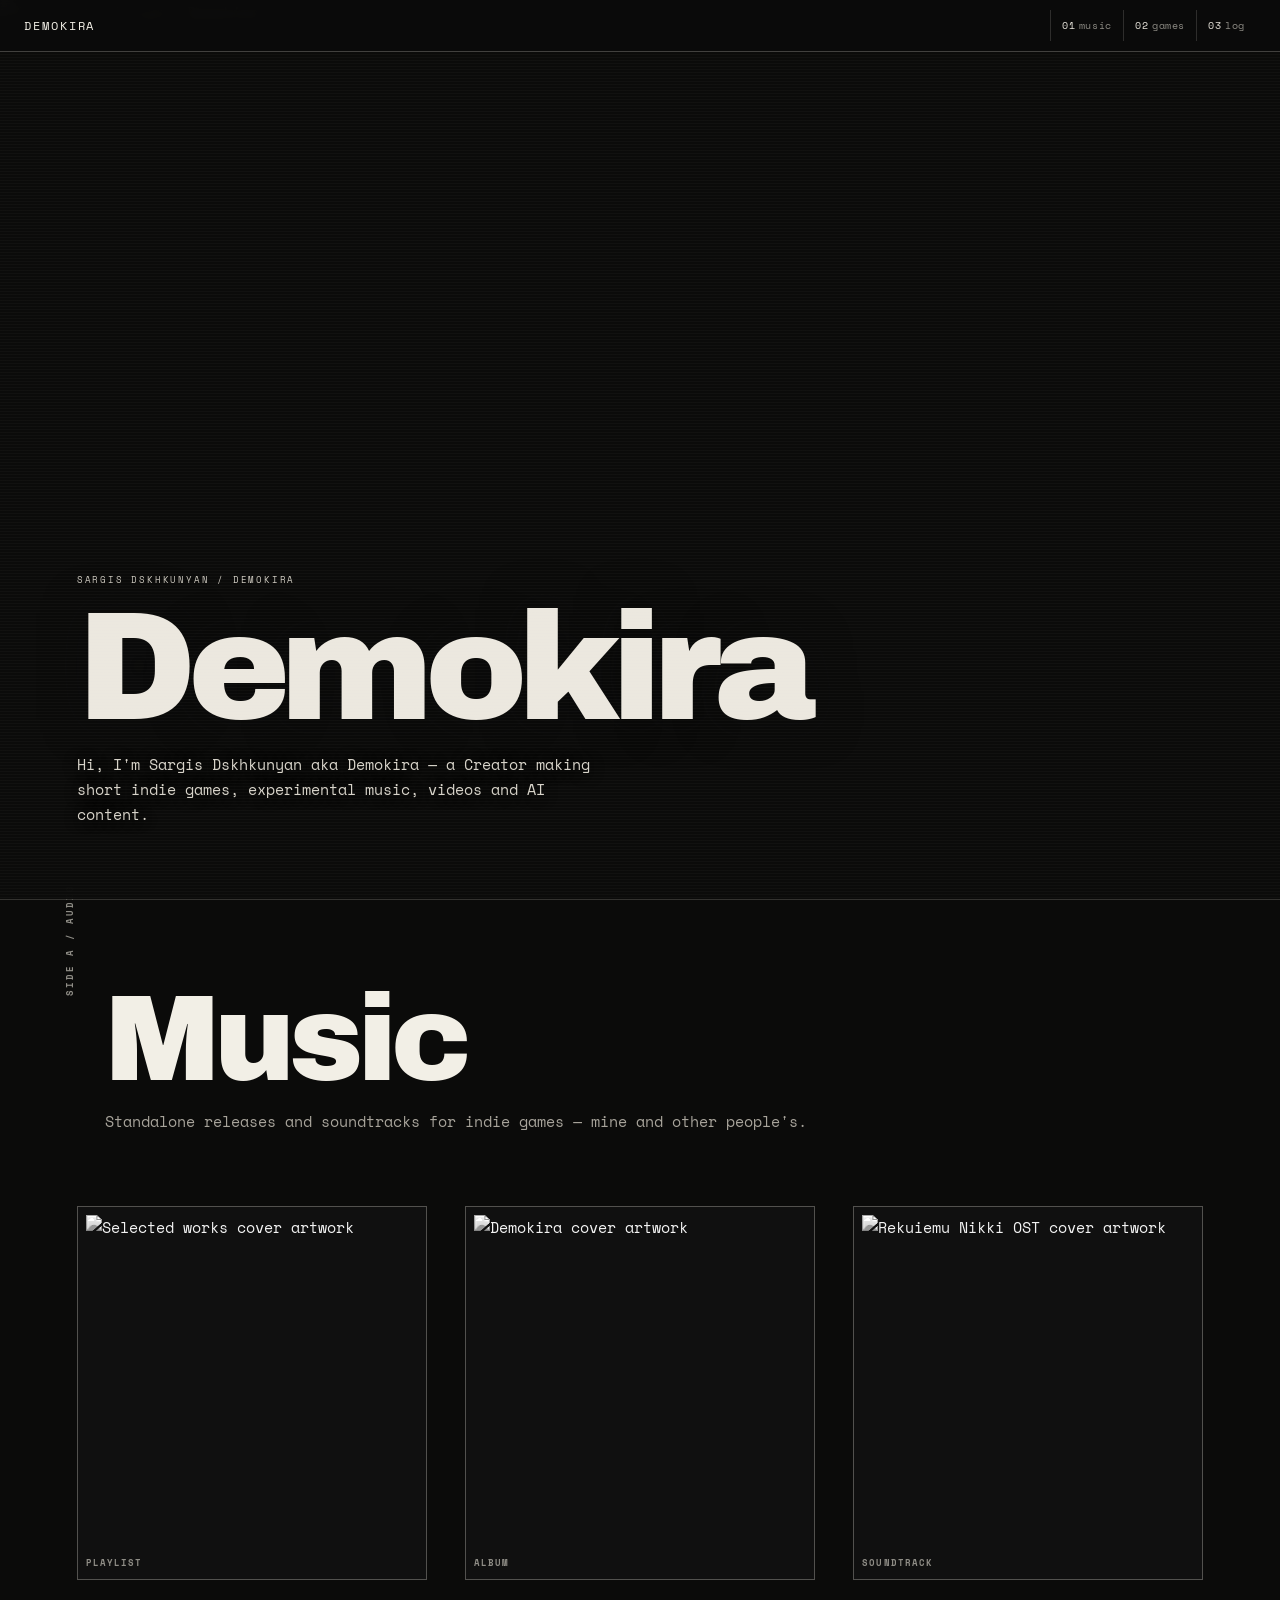
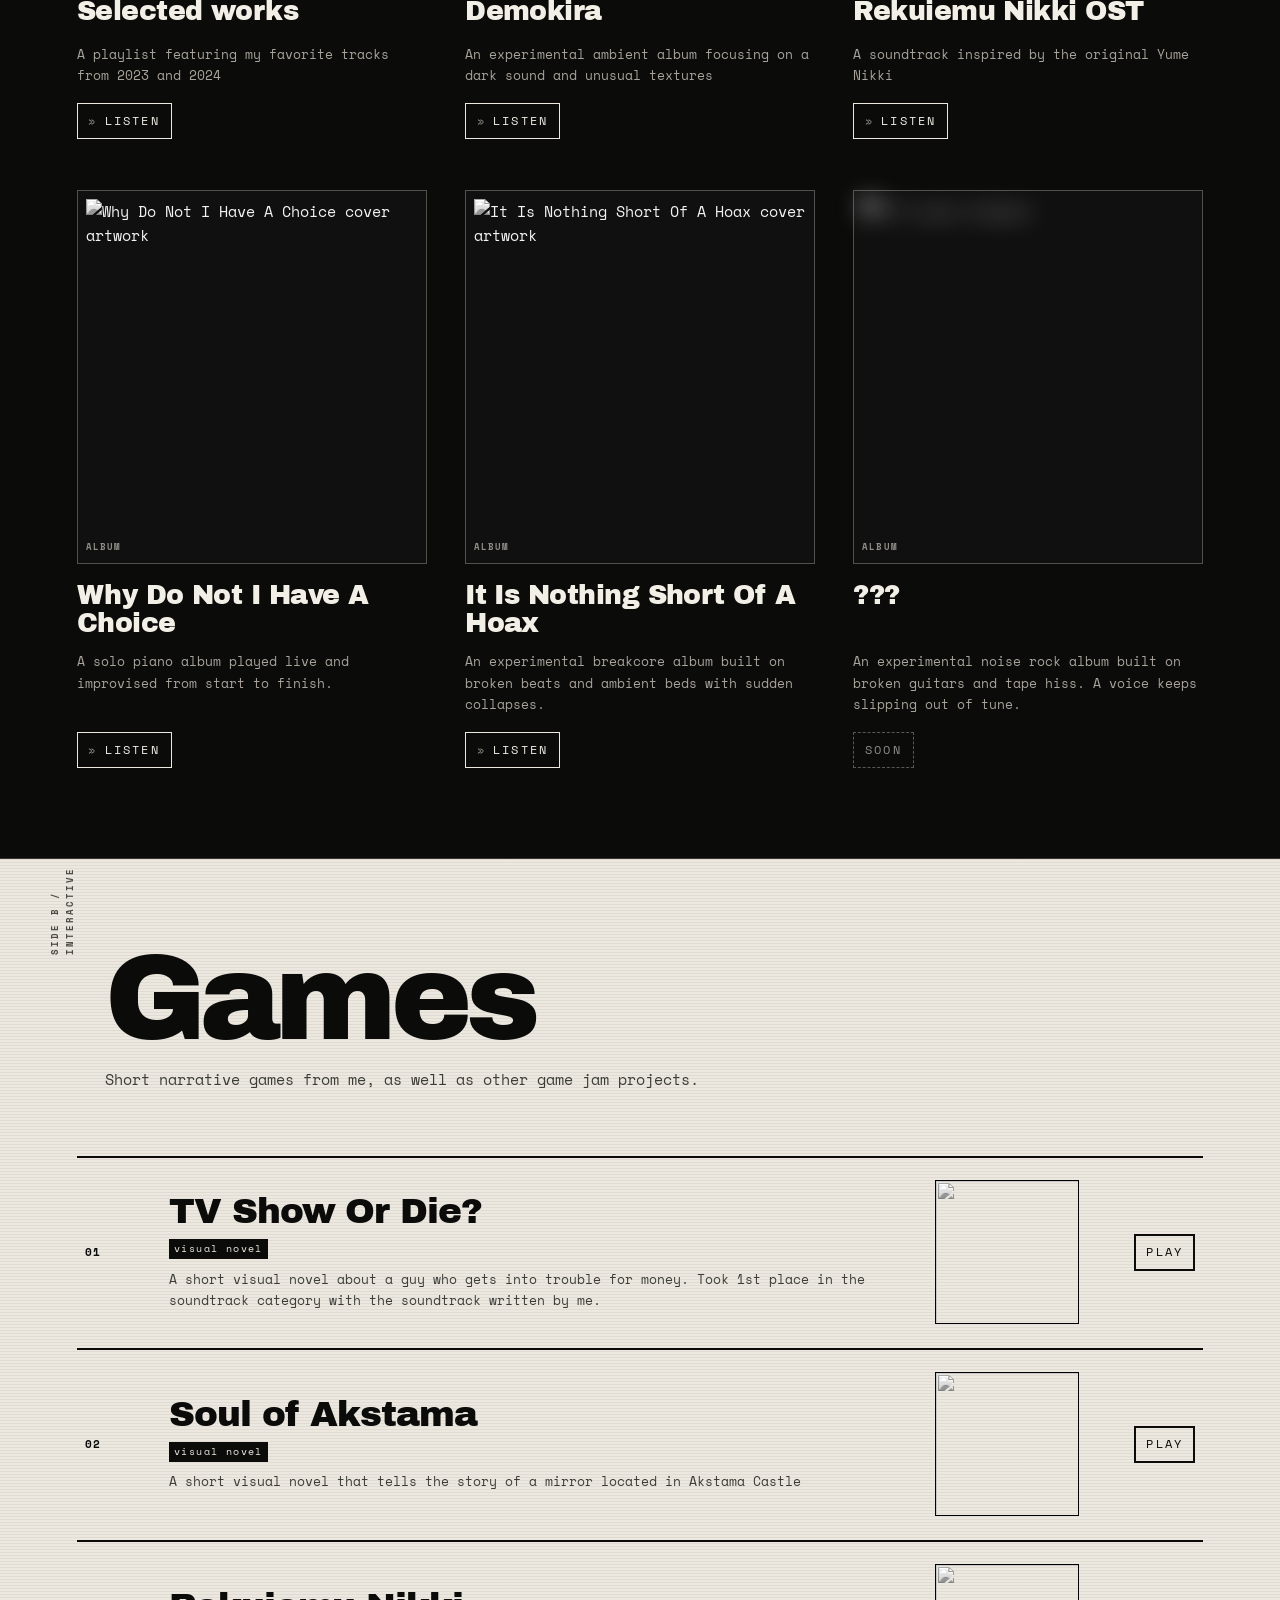
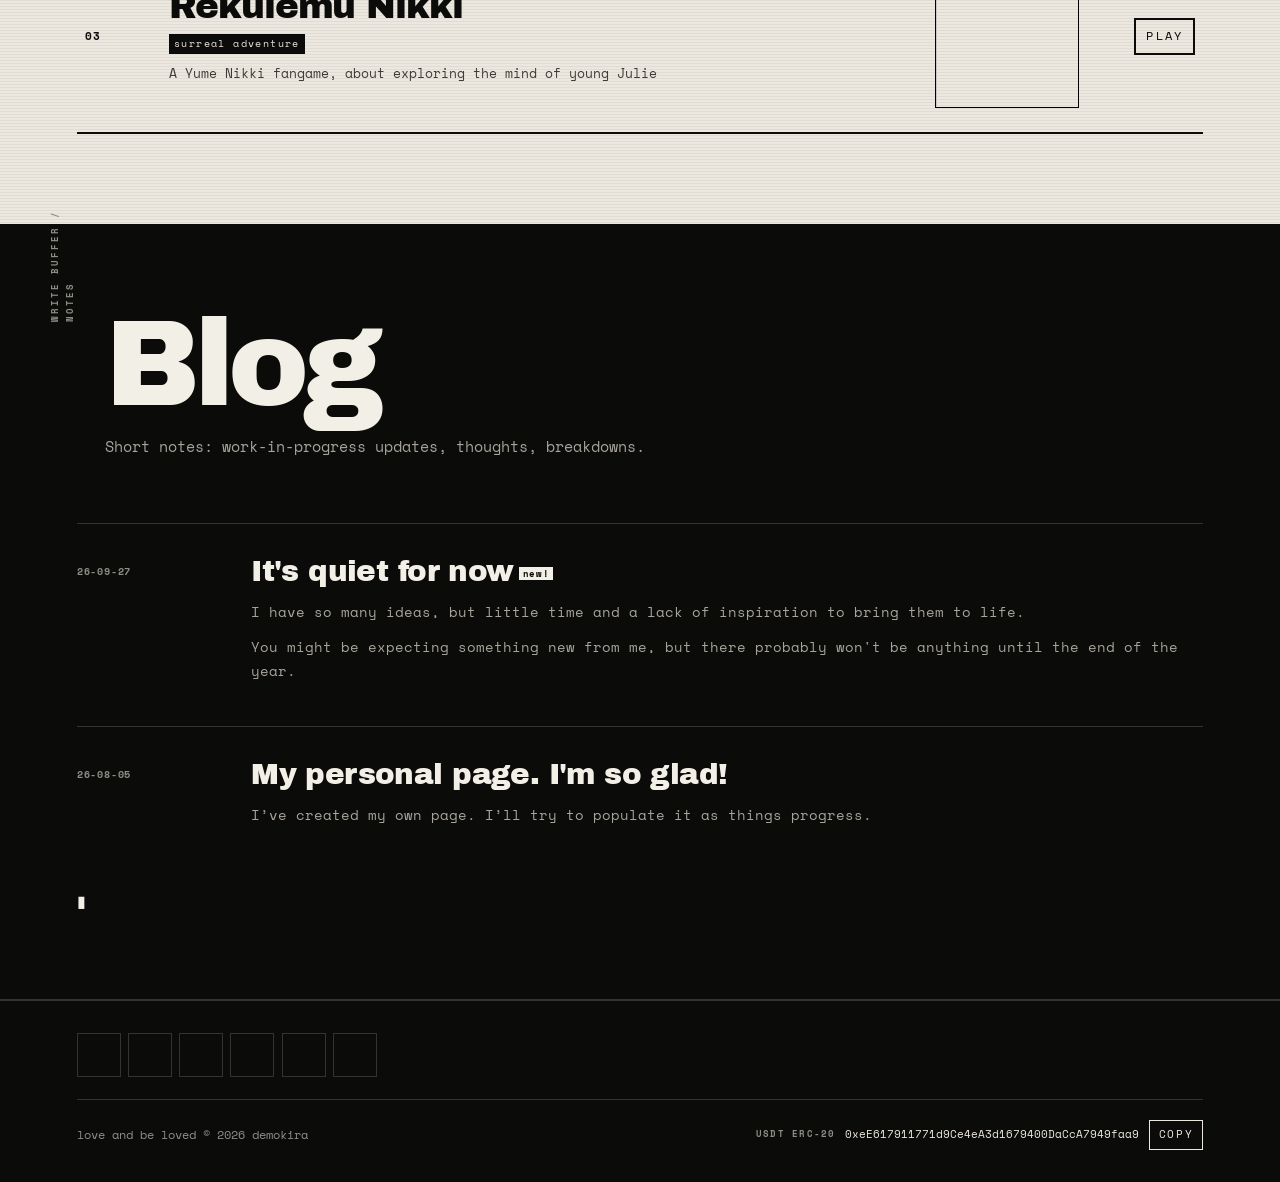
==== commit 1644b59f: "Self-contained portrait preview" ====
--- a/preview.html
+++ b/preview.html
@@ -15,8 +15,8 @@
 <meta name="twitter:card" content="summary_large_image">
 <meta name="twitter:image" content="https://sargis.space/assets/og.png">
 <link rel="canonical" href="https://sargis.space/">
-<link rel="icon" href="https://cdn.jsdelivr.net/gh/demokira/demokiras-page@preview-archive/assets/icon.png">
-<link rel="apple-touch-icon" href="https://cdn.jsdelivr.net/gh/demokira/demokiras-page@preview-archive/assets/apple-touch-icon.png">
+<link rel="icon" href="https://cdn.jsdelivr.net/gh/demokira/demokiras-page@preview-portrait/assets/icon.png">
+<link rel="apple-touch-icon" href="https://cdn.jsdelivr.net/gh/demokira/demokiras-page@preview-portrait/assets/apple-touch-icon.png">
 
 <link rel="preconnect" href="https://fonts.googleapis.com">
 <link rel="preconnect" href="https://fonts.gstatic.com">
@@ -352,7 +352,7 @@
   z-index: 74;
   inset: 0;
   content: "";
-  background-image: url("https://cdn.jsdelivr.net/gh/demokira/demokiras-page@preview-archive/assets/noise.png");
+  background-image: url("https://cdn.jsdelivr.net/gh/demokira/demokiras-page@preview-portrait/assets/noise.png");
   background-size: 240px 240px;
   mix-blend-mode: overlay;
   opacity: 0.4;
@@ -445,6 +445,89 @@
   background: var(--chalk);
   color: var(--ink);
   outline: none;
+}
+
+/* ---------- hero: artist portrait ---------------------------------------- */
+.portrait {
+  position: relative;
+  display: flex;
+  align-items: flex-end;
+  min-height: 100dvh;
+  padding: calc(var(--bar-h) + 3rem) clamp(1.1rem, 6vw, 5.5rem)
+    clamp(2.5rem, 8vh, 5rem);
+  overflow: hidden;
+  border-bottom: 1px solid var(--line);
+  background: var(--ink);
+}
+
+.portrait__img {
+  position: absolute;
+  z-index: 0;
+  inset: 0;
+  display: block;
+  width: 100%;
+  height: 100%;
+  object-fit: cover;
+  object-position: 50% 42%;
+  filter: grayscale(1) contrast(1.12) brightness(0.78);
+}
+
+.portrait::after {
+  position: absolute;
+  z-index: 1;
+  inset: 0;
+  content: "";
+  background:
+    linear-gradient(
+      to top,
+      rgba(11, 11, 10, 0.96) 0%,
+      rgba(11, 11, 10, 0.82) 26%,
+      rgba(11, 11, 10, 0.18) 62%,
+      rgba(11, 11, 10, 0.22) 100%
+    ),
+    linear-gradient(
+      100deg,
+      rgba(11, 11, 10, 0.86) 0%,
+      rgba(11, 11, 10, 0.25) 48%,
+      rgba(11, 11, 10, 0) 72%
+    );
+  pointer-events: none;
+}
+
+.portrait__copy {
+  position: relative;
+  z-index: 2;
+  width: min(86rem, 94vw);
+}
+
+.portrait__label {
+  margin: 0 0 1.2rem;
+  color: #d0ccc2;
+  font-family: "Space Mono", ui-monospace, monospace;
+  font-size: 9px;
+  letter-spacing: 0.2em;
+  text-transform: uppercase;
+}
+
+.portrait__title {
+  margin: 0;
+  color: var(--paper);
+  font-family: "Archivo Black", "Arial Black", sans-serif;
+  font-size: clamp(4rem, 12vw, 12rem);
+  font-weight: 400;
+  line-height: 0.8;
+  letter-spacing: -0.06em;
+  text-shadow: 0 0 44px rgba(11, 11, 10, 0.65);
+}
+
+.portrait__body {
+  max-width: 58ch;
+  margin: 1.4rem 0 0;
+  color: #d8d4ca;
+  font-family: "Space Mono", ui-monospace, monospace;
+  font-size: 0.95rem;
+  line-height: 1.65;
+  text-shadow: 0 1px 14px rgba(11, 11, 10, 0.85);
 }
 
 /* ---------- hero: archive index ------------------------------------------ */
@@ -1223,33 +1306,33 @@
 }
 
 .foot__icon--youtube {
-  -webkit-mask-image: url("https://cdn.jsdelivr.net/gh/demokira/demokiras-page@preview-archive/icons/youtube.svg");
-  mask-image: url("https://cdn.jsdelivr.net/gh/demokira/demokiras-page@preview-archive/icons/youtube.svg");
+  -webkit-mask-image: url("https://cdn.jsdelivr.net/gh/demokira/demokiras-page@preview-portrait/icons/youtube.svg");
+  mask-image: url("https://cdn.jsdelivr.net/gh/demokira/demokiras-page@preview-portrait/icons/youtube.svg");
 }
 
 .foot__icon--itchdotio {
-  -webkit-mask-image: url("https://cdn.jsdelivr.net/gh/demokira/demokiras-page@preview-archive/icons/itchdotio.svg");
-  mask-image: url("https://cdn.jsdelivr.net/gh/demokira/demokiras-page@preview-archive/icons/itchdotio.svg");
+  -webkit-mask-image: url("https://cdn.jsdelivr.net/gh/demokira/demokiras-page@preview-portrait/icons/itchdotio.svg");
+  mask-image: url("https://cdn.jsdelivr.net/gh/demokira/demokiras-page@preview-portrait/icons/itchdotio.svg");
 }
 
 .foot__icon--bandcamp {
-  -webkit-mask-image: url("https://cdn.jsdelivr.net/gh/demokira/demokiras-page@preview-archive/icons/bandcamp.svg");
-  mask-image: url("https://cdn.jsdelivr.net/gh/demokira/demokiras-page@preview-archive/icons/bandcamp.svg");
+  -webkit-mask-image: url("https://cdn.jsdelivr.net/gh/demokira/demokiras-page@preview-portrait/icons/bandcamp.svg");
+  mask-image: url("https://cdn.jsdelivr.net/gh/demokira/demokiras-page@preview-portrait/icons/bandcamp.svg");
 }
 
 .foot__icon--tiktok {
-  -webkit-mask-image: url("https://cdn.jsdelivr.net/gh/demokira/demokiras-page@preview-archive/icons/tiktok.svg");
-  mask-image: url("https://cdn.jsdelivr.net/gh/demokira/demokiras-page@preview-archive/icons/tiktok.svg");
+  -webkit-mask-image: url("https://cdn.jsdelivr.net/gh/demokira/demokiras-page@preview-portrait/icons/tiktok.svg");
+  mask-image: url("https://cdn.jsdelivr.net/gh/demokira/demokiras-page@preview-portrait/icons/tiktok.svg");
 }
 
 .foot__icon--instagram {
-  -webkit-mask-image: url("https://cdn.jsdelivr.net/gh/demokira/demokiras-page@preview-archive/icons/instagram.svg");
-  mask-image: url("https://cdn.jsdelivr.net/gh/demokira/demokiras-page@preview-archive/icons/instagram.svg");
+  -webkit-mask-image: url("https://cdn.jsdelivr.net/gh/demokira/demokiras-page@preview-portrait/icons/instagram.svg");
+  mask-image: url("https://cdn.jsdelivr.net/gh/demokira/demokiras-page@preview-portrait/icons/instagram.svg");
 }
 
 .foot__icon--email {
-  -webkit-mask-image: url("https://cdn.jsdelivr.net/gh/demokira/demokiras-page@preview-archive/icons/email.svg");
-  mask-image: url("https://cdn.jsdelivr.net/gh/demokira/demokiras-page@preview-archive/icons/email.svg");
+  -webkit-mask-image: url("https://cdn.jsdelivr.net/gh/demokira/demokiras-page@preview-portrait/icons/email.svg");
+  mask-image: url("https://cdn.jsdelivr.net/gh/demokira/demokiras-page@preview-portrait/icons/email.svg");
 }
 
 .foot__bottom {
@@ -1455,6 +1538,24 @@
 
   .hero {
     padding-bottom: 2.2rem;
+  }
+
+  .portrait {
+    padding-bottom: 2.5rem;
+  }
+
+  .portrait__img {
+    object-position: 50% 32%;
+    filter: grayscale(1) contrast(1.15) brightness(0.68);
+  }
+
+  .portrait__title {
+    font-size: clamp(3.4rem, 15vw, 5.5rem);
+  }
+
+  .portrait__body {
+    max-width: none;
+    font-size: 0.9rem;
   }
 
   .ascii-boy {
@@ -1576,37 +1677,14 @@
 </style>
 </head>
 <body>
-<div class="dk" id="top"><header class="bar"><a class="brand" href="#top">DEMOKIRA</a><nav aria-label="Sections" class="bar__nav"><a href="#music"><span class="nav__num">01</span><span class="nav__word">music</span></a><a href="#games"><span class="nav__num">02</span><span class="nav__word">games</span></a><a href="#log"><span class="nav__num">03</span><span class="nav__word">log</span></a></nav></header><main><section class="archive" id="signal" aria-labelledby="site-title">
-  <div class="archive__top">
-    <span>demokira / archive</span>
-    <span>audio + interactive</span>
-    <span>2023—2026</span>
+<div class="dk" id="top"><header class="bar"><a class="brand" href="#top">DEMOKIRA</a><nav aria-label="Sections" class="bar__nav"><a href="#music"><span class="nav__num">01</span><span class="nav__word">music</span></a><a href="#games"><span class="nav__num">02</span><span class="nav__word">games</span></a><a href="#log"><span class="nav__num">03</span><span class="nav__word">log</span></a></nav></header><main><section class="portrait" id="signal" aria-labelledby="site-title">
+  <img alt="Sargis Dskhkunyan, Demokira" class="portrait__img" src="https://cdn.jsdelivr.net/gh/demokira/demokiras-page@preview-portrait/assets/artist.jpg"/>
+  <div class="portrait__copy">
+    <p class="portrait__label">sargis dskhkunyan / demokira</p>
+    <h1 class="portrait__title" id="site-title">Demokira</h1>
+    <p class="portrait__body">Hi, I&#x27;m Sargis Dskhkunyan aka Demokira — a Creator making short indie games, experimental music, videos and AI content.</p>
   </div>
-  <div class="archive__grid">
-    <div class="archive__intro">
-      <p class="archive__label">independent archive</p>
-      <h1 class="archive__title" id="site-title">Demokira</h1>
-      <p class="archive__body">Hi, I&#x27;m Sargis Dskhkunyan aka Demokira — a Creator making short indie games, experimental music, videos and AI content.</p>
-      <p class="archive__meta">6 releases / 3 games<br/>9 entries</p>
-    </div>
-    <div class="archive__index">
-      <div aria-hidden="true" class="archive__head">
-        <span>id</span><span></span><span>title / type</span><span>year</span><span></span>
-      </div>
-      <ol class="archive__list">
-<li class="archive__row archive__row--soon"><div class="archive__link"><span class="archive__num">00</span><img class="archive__thumb" alt="" loading="lazy" src="https://cdn.jsdelivr.net/gh/demokira/demokiras-page@preview-archive/assets/covers/upcoming.jpg"/><span class="archive__name"><span class="archive__name-title">???</span><span class="archive__type">album</span></span><span class="archive__year">2026</span><span class="archive__state">soon</span></div></li>
-<li class="archive__row"><a class="archive__link" href="https://demokira.bandcamp.com/album/demokira" rel="noopener noreferrer" target="_blank"><span class="archive__num">01</span><img class="archive__thumb" alt="" loading="lazy" src="https://cdn.jsdelivr.net/gh/demokira/demokiras-page@preview-archive/assets/covers/demokira.jpg"/><span class="archive__name"><span class="archive__name-title">Demokira</span><span class="archive__type">album</span></span><span class="archive__year">2025</span><span class="archive__state">↗</span></a></li>
-<li class="archive__row"><a class="archive__link" href="https://demokira.bandcamp.com/album/why-do-not-i-have-a-choice" rel="noopener noreferrer" target="_blank"><span class="archive__num">02</span><img class="archive__thumb" alt="" loading="lazy" src="https://cdn.jsdelivr.net/gh/demokira/demokiras-page@preview-archive/assets/covers/choice.jpg"/><span class="archive__name"><span class="archive__name-title">Why Do Not I Have A Choice</span><span class="archive__type">album</span></span><span class="archive__year">2024</span><span class="archive__state">↗</span></a></li>
-<li class="archive__row"><a class="archive__link" href="https://demokira.bandcamp.com/album/it-is-nothing-short-of-a-hoax" rel="noopener noreferrer" target="_blank"><span class="archive__num">03</span><img class="archive__thumb" alt="" loading="lazy" src="https://cdn.jsdelivr.net/gh/demokira/demokiras-page@preview-archive/assets/covers/hoax.jpg"/><span class="archive__name"><span class="archive__name-title">It Is Nothing Short Of A Hoax</span><span class="archive__type">album</span></span><span class="archive__year">2024</span><span class="archive__state">↗</span></a></li>
-<li class="archive__row"><a class="archive__link" href="https://demokira.bandcamp.com/album/the-best-of-demokira-23-24" rel="noopener noreferrer" target="_blank"><span class="archive__num">04</span><img class="archive__thumb" alt="" loading="lazy" src="https://cdn.jsdelivr.net/gh/demokira/demokiras-page@preview-archive/assets/covers/best-of.jpg"/><span class="archive__name"><span class="archive__name-title">Selected works</span><span class="archive__type">playlist</span></span><span class="archive__year">2024</span><span class="archive__state">↗</span></a></li>
-<li class="archive__row"><a class="archive__link" href="https://demokira.bandcamp.com/album/rekuiemu-nikki-demo-ost" rel="noopener noreferrer" target="_blank"><span class="archive__num">05</span><img class="archive__thumb" alt="" loading="lazy" src="https://cdn.jsdelivr.net/gh/demokira/demokiras-page@preview-archive/assets/covers/rekuiemu-ost.jpg"/><span class="archive__name"><span class="archive__name-title">Rekuiemu Nikki OST</span><span class="archive__type">soundtrack</span></span><span class="archive__year">2023</span><span class="archive__state">↗</span></a></li>
-<li class="archive__row"><a class="archive__link" href="https://demokira.itch.io/tv-show-or-die" rel="noopener noreferrer" target="_blank"><span class="archive__num">06</span><img class="archive__thumb" alt="" loading="lazy" src="https://cdn.jsdelivr.net/gh/demokira/demokiras-page@preview-archive/assets/covers/tv-show.jpg"/><span class="archive__name"><span class="archive__name-title">TV Show Or Die?</span><span class="archive__type">game</span></span><span class="archive__year">2023</span><span class="archive__state">↗</span></a></li>
-<li class="archive__row"><a class="archive__link" href="https://eklsn.itch.io/reknikki" rel="noopener noreferrer" target="_blank"><span class="archive__num">07</span><img class="archive__thumb" alt="" loading="lazy" src="https://cdn.jsdelivr.net/gh/demokira/demokiras-page@preview-archive/assets/covers/rekuiemu-nikki.jpg"/><span class="archive__name"><span class="archive__name-title">Rekuiemu Nikki</span><span class="archive__type">game</span></span><span class="archive__year">2023</span><span class="archive__state">↗</span></a></li>
-<li class="archive__row"><a class="archive__link" href="https://demokira.itch.io/soul-of-akstama" rel="noopener noreferrer" target="_blank"><span class="archive__num">08</span><img class="archive__thumb" alt="" loading="lazy" src="https://cdn.jsdelivr.net/gh/demokira/demokiras-page@preview-archive/assets/covers/soul-of-akstama.jpg"/><span class="archive__name"><span class="archive__name-title">Soul of Akstama</span><span class="archive__type">game</span></span><span class="archive__year">—</span><span class="archive__state">↗</span></a></li>
-      </ol>
-    </div>
-  </div>
-</section><section aria-labelledby="music-heading" class="bill" id="music"><div class="bill__head"><p class="rail-label">side a / audio</p><h2 class="h-display" id="music-heading">Music</h2><p class="lede">Standalone releases and soundtracks for indie games — mine and other people&#x27;s.</p></div><ol class="sleeves"><li class="sleeve"><figure class="sleeve__art"><img alt="Selected works cover artwork" height="512" loading="lazy" src="https://cdn.jsdelivr.net/gh/demokira/demokiras-page@preview-archive/assets/covers/best-of.jpg" width="512"/><figcaption>playlist</figcaption></figure><div class="sleeve__meta"><h3>Selected works</h3><p class="sleeve__desc">A playlist featuring my favorite tracks from 2023 and 2024</p><a class="listen" href="https://demokira.bandcamp.com/album/the-best-of-demokira-23-24" rel="noopener noreferrer" target="_blank"><span aria-hidden="true">»</span> listen</a></div></li><li class="sleeve"><figure class="sleeve__art"><img alt="Demokira cover artwork" height="512" loading="lazy" src="https://cdn.jsdelivr.net/gh/demokira/demokiras-page@preview-archive/assets/covers/demokira.jpg" width="512"/><figcaption>album</figcaption></figure><div class="sleeve__meta"><h3>Demokira</h3><p class="sleeve__desc">An experimental ambient album focusing on a dark sound and unusual textures</p><a class="listen" href="https://demokira.bandcamp.com/album/demokira" rel="noopener noreferrer" target="_blank"><span aria-hidden="true">»</span> listen</a></div></li><li class="sleeve"><figure class="sleeve__art"><img alt="Rekuiemu Nikki OST cover artwork" height="512" loading="lazy" src="https://cdn.jsdelivr.net/gh/demokira/demokiras-page@preview-archive/assets/covers/rekuiemu-ost.jpg" width="512"/><figcaption>soundtrack</figcaption></figure><div class="sleeve__meta"><h3>Rekuiemu Nikki OST</h3><p class="sleeve__desc">A soundtrack inspired by the original Yume Nikki</p><a class="listen" href="https://demokira.bandcamp.com/album/rekuiemu-nikki-demo-ost" rel="noopener noreferrer" target="_blank"><span aria-hidden="true">»</span> listen</a></div></li><li class="sleeve"><figure class="sleeve__art"><img alt="Why Do Not I Have A Choice cover artwork" height="512" loading="lazy" src="https://cdn.jsdelivr.net/gh/demokira/demokiras-page@preview-archive/assets/covers/choice.jpg" width="512"/><figcaption>album</figcaption></figure><div class="sleeve__meta"><h3>Why Do Not I Have A Choice</h3><p class="sleeve__desc">A solo piano album played live and improvised from start to finish.</p><a class="listen" href="https://demokira.bandcamp.com/album/why-do-not-i-have-a-choice" rel="noopener noreferrer" target="_blank"><span aria-hidden="true">»</span> listen</a></div></li><li class="sleeve"><figure class="sleeve__art"><img alt="It Is Nothing Short Of A Hoax cover artwork" height="512" loading="lazy" src="https://cdn.jsdelivr.net/gh/demokira/demokiras-page@preview-archive/assets/covers/hoax.jpg" width="512"/><figcaption>album</figcaption></figure><div class="sleeve__meta"><h3>It Is Nothing Short Of A Hoax</h3><p class="sleeve__desc">An experimental breakcore album built on broken beats and ambient beds with sudden collapses.</p><a class="listen" href="https://demokira.bandcamp.com/album/it-is-nothing-short-of-a-hoax" rel="noopener noreferrer" target="_blank"><span aria-hidden="true">»</span> listen</a></div></li><li class="sleeve sleeve--upcoming"><figure class="sleeve__art"><img alt="??? cover artwork" height="512" loading="lazy" src="https://cdn.jsdelivr.net/gh/demokira/demokiras-page@preview-archive/assets/covers/upcoming.jpg" width="512"/><figcaption>album</figcaption></figure><div class="sleeve__meta"><h3>???</h3><p class="sleeve__desc">An experimental noise rock album built on broken guitars and tape hiss. A voice keeps slipping out of tune.</p><span class="listen listen--soon">soon</span></div></li></ol></section><section aria-labelledby="games-heading" class="inverse" id="games"><div class="inverse__head"><p class="rail-label rail-label--ink">side b / interactive</p><h2 class="h-display" id="games-heading">Games</h2><p class="lede lede--ink">Short narrative games from me, as well as other game jam projects.</p></div><ol class="ledger"><li class="ledger__row"><span aria-hidden="true" class="ledger__idx">01</span><div class="ledger__body"><h3>TV Show Or Die?</h3><p class="stamp stamp--ink">visual novel</p><p class="ledger__desc">A short visual novel about a guy who gets into trouble for money. Took 1st place in the soundtrack category with the soundtrack written by me.</p></div><img alt="" class="ledger__thumb" loading="lazy" src="https://cdn.jsdelivr.net/gh/demokira/demokiras-page@preview-archive/assets/covers/tv-show.jpg"/><a class="play" href="https://demokira.itch.io/tv-show-or-die" rel="noopener noreferrer" target="_blank">play</a></li><li class="ledger__row"><span aria-hidden="true" class="ledger__idx">02</span><div class="ledger__body"><h3>Soul of Akstama</h3><p class="stamp stamp--ink">visual novel</p><p class="ledger__desc">A short visual novel that tells the story of a mirror located in Akstama Castle</p></div><img alt="" class="ledger__thumb" loading="lazy" src="https://cdn.jsdelivr.net/gh/demokira/demokiras-page@preview-archive/assets/covers/soul-of-akstama.jpg"/><a class="play" href="https://demokira.itch.io/soul-of-akstama" rel="noopener noreferrer" target="_blank">play</a></li><li class="ledger__row"><span aria-hidden="true" class="ledger__idx">03</span><div class="ledger__body"><h3>Rekuiemu Nikki</h3><p class="stamp stamp--ink">surreal adventure</p><p class="ledger__desc">A Yume Nikki fangame, about exploring the mind of young Julie</p></div><img alt="" class="ledger__thumb" loading="lazy" src="https://cdn.jsdelivr.net/gh/demokira/demokiras-page@preview-archive/assets/covers/rekuiemu-nikki.jpg"/><a class="play" href="https://eklsn.itch.io/reknikki" rel="noopener noreferrer" target="_blank">play</a></li></ol></section><section aria-labelledby="log-heading" class="log" id="log"><div class="log__head"><p class="rail-label">write buffer / notes</p><h2 class="h-display" id="log-heading">Blog</h2><p class="lede">Short notes: work-in-progress updates, thoughts, breakdowns.</p></div><ol class="log__list"><li class="entry"><time class="entry__date" datetime="2026-09-27">26-09-27</time><div class="entry__body"><h3>It&#x27;s quiet for now<span class="new">new!</span></h3><p>I have so many ideas, but little time and a lack of inspiration to bring them to life.</p><p>You might be expecting something new from me, but there probably won&#x27;t be anything until the end of the year.</p></div></li><li class="entry"><time class="entry__date" datetime="2026-08-05">26-08-05</time><div class="entry__body"><h3>My personal page. I&#x27;m so glad!</h3><p>I’ve created my own page. I’ll try to populate it as things progress.</p></div></li></ol><p aria-hidden="true" class="log__cursor">▮</p></section></main><footer class="foot"><div class="foot__top"><ul aria-label="Channels" class="foot__channels"><li><a aria-label="youtube" href="https://www.youtube.com/@demokira" rel="noopener noreferrer" target="_blank" title="youtube"><span aria-hidden="true" class="foot__icon foot__icon--youtube"></span></a></li><li><a aria-label="itch.io" href="https://demokira.itch.io" rel="noopener noreferrer" target="_blank" title="itch.io"><span aria-hidden="true" class="foot__icon foot__icon--itchdotio"></span></a></li><li><a aria-label="bandcamp" href="https://demokira.bandcamp.com" rel="noopener noreferrer" target="_blank" title="bandcamp"><span aria-hidden="true" class="foot__icon foot__icon--bandcamp"></span></a></li><li><a aria-label="tiktok" href="https://www.tiktok.com/@demokira_?_r=1&amp;_t=ZS-98bt2Kt1skm" rel="noopener noreferrer" target="_blank" title="tiktok"><span aria-hidden="true" class="foot__icon foot__icon--tiktok"></span></a></li><li><a aria-label="instagram" href="https://www.instagram.com/srgsdshkhnn" rel="noopener noreferrer" target="_blank" title="instagram"><span aria-hidden="true" class="foot__icon foot__icon--instagram"></span></a></li><li><a aria-label="email" href="mailto:sargis.dshkhunyan@gmail.com" rel="noopener noreferrer" title="email"><span aria-hidden="true" class="foot__icon foot__icon--email"></span></a></li></ul></div><div class="foot__bottom"><p class="foot__line">love and be loved © 2026 demokira</p><div class="foot__wallet"><span class="foot__wallet-label">USDT ERC-20</span><code class="foot__wallet-value">0xeE617911771d9Ce4eA3d1679400DaCcA7949faa9</code><button class="wallet-key" type="button">copy</button></div></div></footer></div>
+</section><section aria-labelledby="music-heading" class="bill" id="music"><div class="bill__head"><p class="rail-label">side a / audio</p><h2 class="h-display" id="music-heading">Music</h2><p class="lede">Standalone releases and soundtracks for indie games — mine and other people&#x27;s.</p></div><ol class="sleeves"><li class="sleeve"><figure class="sleeve__art"><img alt="Selected works cover artwork" height="512" loading="lazy" src="https://cdn.jsdelivr.net/gh/demokira/demokiras-page@preview-portrait/assets/covers/best-of.jpg" width="512"/><figcaption>playlist</figcaption></figure><div class="sleeve__meta"><h3>Selected works</h3><p class="sleeve__desc">A playlist featuring my favorite tracks from 2023 and 2024</p><a class="listen" href="https://demokira.bandcamp.com/album/the-best-of-demokira-23-24" rel="noopener noreferrer" target="_blank"><span aria-hidden="true">»</span> listen</a></div></li><li class="sleeve"><figure class="sleeve__art"><img alt="Demokira cover artwork" height="512" loading="lazy" src="https://cdn.jsdelivr.net/gh/demokira/demokiras-page@preview-portrait/assets/covers/demokira.jpg" width="512"/><figcaption>album</figcaption></figure><div class="sleeve__meta"><h3>Demokira</h3><p class="sleeve__desc">An experimental ambient album focusing on a dark sound and unusual textures</p><a class="listen" href="https://demokira.bandcamp.com/album/demokira" rel="noopener noreferrer" target="_blank"><span aria-hidden="true">»</span> listen</a></div></li><li class="sleeve"><figure class="sleeve__art"><img alt="Rekuiemu Nikki OST cover artwork" height="512" loading="lazy" src="https://cdn.jsdelivr.net/gh/demokira/demokiras-page@preview-portrait/assets/covers/rekuiemu-ost.jpg" width="512"/><figcaption>soundtrack</figcaption></figure><div class="sleeve__meta"><h3>Rekuiemu Nikki OST</h3><p class="sleeve__desc">A soundtrack inspired by the original Yume Nikki</p><a class="listen" href="https://demokira.bandcamp.com/album/rekuiemu-nikki-demo-ost" rel="noopener noreferrer" target="_blank"><span aria-hidden="true">»</span> listen</a></div></li><li class="sleeve"><figure class="sleeve__art"><img alt="Why Do Not I Have A Choice cover artwork" height="512" loading="lazy" src="https://cdn.jsdelivr.net/gh/demokira/demokiras-page@preview-portrait/assets/covers/choice.jpg" width="512"/><figcaption>album</figcaption></figure><div class="sleeve__meta"><h3>Why Do Not I Have A Choice</h3><p class="sleeve__desc">A solo piano album played live and improvised from start to finish.</p><a class="listen" href="https://demokira.bandcamp.com/album/why-do-not-i-have-a-choice" rel="noopener noreferrer" target="_blank"><span aria-hidden="true">»</span> listen</a></div></li><li class="sleeve"><figure class="sleeve__art"><img alt="It Is Nothing Short Of A Hoax cover artwork" height="512" loading="lazy" src="https://cdn.jsdelivr.net/gh/demokira/demokiras-page@preview-portrait/assets/covers/hoax.jpg" width="512"/><figcaption>album</figcaption></figure><div class="sleeve__meta"><h3>It Is Nothing Short Of A Hoax</h3><p class="sleeve__desc">An experimental breakcore album built on broken beats and ambient beds with sudden collapses.</p><a class="listen" href="https://demokira.bandcamp.com/album/it-is-nothing-short-of-a-hoax" rel="noopener noreferrer" target="_blank"><span aria-hidden="true">»</span> listen</a></div></li><li class="sleeve sleeve--upcoming"><figure class="sleeve__art"><img alt="??? cover artwork" height="512" loading="lazy" src="https://cdn.jsdelivr.net/gh/demokira/demokiras-page@preview-portrait/assets/covers/upcoming.jpg" width="512"/><figcaption>album</figcaption></figure><div class="sleeve__meta"><h3>???</h3><p class="sleeve__desc">An experimental noise rock album built on broken guitars and tape hiss. A voice keeps slipping out of tune.</p><span class="listen listen--soon">soon</span></div></li></ol></section><section aria-labelledby="games-heading" class="inverse" id="games"><div class="inverse__head"><p class="rail-label rail-label--ink">side b / interactive</p><h2 class="h-display" id="games-heading">Games</h2><p class="lede lede--ink">Short narrative games from me, as well as other game jam projects.</p></div><ol class="ledger"><li class="ledger__row"><span aria-hidden="true" class="ledger__idx">01</span><div class="ledger__body"><h3>TV Show Or Die?</h3><p class="stamp stamp--ink">visual novel</p><p class="ledger__desc">A short visual novel about a guy who gets into trouble for money. Took 1st place in the soundtrack category with the soundtrack written by me.</p></div><img alt="" class="ledger__thumb" loading="lazy" src="https://cdn.jsdelivr.net/gh/demokira/demokiras-page@preview-portrait/assets/covers/tv-show.jpg"/><a class="play" href="https://demokira.itch.io/tv-show-or-die" rel="noopener noreferrer" target="_blank">play</a></li><li class="ledger__row"><span aria-hidden="true" class="ledger__idx">02</span><div class="ledger__body"><h3>Soul of Akstama</h3><p class="stamp stamp--ink">visual novel</p><p class="ledger__desc">A short visual novel that tells the story of a mirror located in Akstama Castle</p></div><img alt="" class="ledger__thumb" loading="lazy" src="https://cdn.jsdelivr.net/gh/demokira/demokiras-page@preview-portrait/assets/covers/soul-of-akstama.jpg"/><a class="play" href="https://demokira.itch.io/soul-of-akstama" rel="noopener noreferrer" target="_blank">play</a></li><li class="ledger__row"><span aria-hidden="true" class="ledger__idx">03</span><div class="ledger__body"><h3>Rekuiemu Nikki</h3><p class="stamp stamp--ink">surreal adventure</p><p class="ledger__desc">A Yume Nikki fangame, about exploring the mind of young Julie</p></div><img alt="" class="ledger__thumb" loading="lazy" src="https://cdn.jsdelivr.net/gh/demokira/demokiras-page@preview-portrait/assets/covers/rekuiemu-nikki.jpg"/><a class="play" href="https://eklsn.itch.io/reknikki" rel="noopener noreferrer" target="_blank">play</a></li></ol></section><section aria-labelledby="log-heading" class="log" id="log"><div class="log__head"><p class="rail-label">write buffer / notes</p><h2 class="h-display" id="log-heading">Blog</h2><p class="lede">Short notes: work-in-progress updates, thoughts, breakdowns.</p></div><ol class="log__list"><li class="entry"><time class="entry__date" datetime="2026-09-27">26-09-27</time><div class="entry__body"><h3>It&#x27;s quiet for now<span class="new">new!</span></h3><p>I have so many ideas, but little time and a lack of inspiration to bring them to life.</p><p>You might be expecting something new from me, but there probably won&#x27;t be anything until the end of the year.</p></div></li><li class="entry"><time class="entry__date" datetime="2026-08-05">26-08-05</time><div class="entry__body"><h3>My personal page. I&#x27;m so glad!</h3><p>I’ve created my own page. I’ll try to populate it as things progress.</p></div></li></ol><p aria-hidden="true" class="log__cursor">▮</p></section></main><footer class="foot"><div class="foot__top"><ul aria-label="Channels" class="foot__channels"><li><a aria-label="youtube" href="https://www.youtube.com/@demokira" rel="noopener noreferrer" target="_blank" title="youtube"><span aria-hidden="true" class="foot__icon foot__icon--youtube"></span></a></li><li><a aria-label="itch.io" href="https://demokira.itch.io" rel="noopener noreferrer" target="_blank" title="itch.io"><span aria-hidden="true" class="foot__icon foot__icon--itchdotio"></span></a></li><li><a aria-label="bandcamp" href="https://demokira.bandcamp.com" rel="noopener noreferrer" target="_blank" title="bandcamp"><span aria-hidden="true" class="foot__icon foot__icon--bandcamp"></span></a></li><li><a aria-label="tiktok" href="https://www.tiktok.com/@demokira_?_r=1&amp;_t=ZS-98bt2Kt1skm" rel="noopener noreferrer" target="_blank" title="tiktok"><span aria-hidden="true" class="foot__icon foot__icon--tiktok"></span></a></li><li><a aria-label="instagram" href="https://www.instagram.com/srgsdshkhnn" rel="noopener noreferrer" target="_blank" title="instagram"><span aria-hidden="true" class="foot__icon foot__icon--instagram"></span></a></li><li><a aria-label="email" href="mailto:sargis.dshkhunyan@gmail.com" rel="noopener noreferrer" title="email"><span aria-hidden="true" class="foot__icon foot__icon--email"></span></a></li></ul></div><div class="foot__bottom"><p class="foot__line">love and be loved © 2026 demokira</p><div class="foot__wallet"><span class="foot__wallet-label">USDT ERC-20</span><code class="foot__wallet-value">0xeE617911771d9Ce4eA3d1679400DaCcA7949faa9</code><button class="wallet-key" type="button">copy</button></div></div></footer></div>
 <script>
 (function () {
   "use strict";
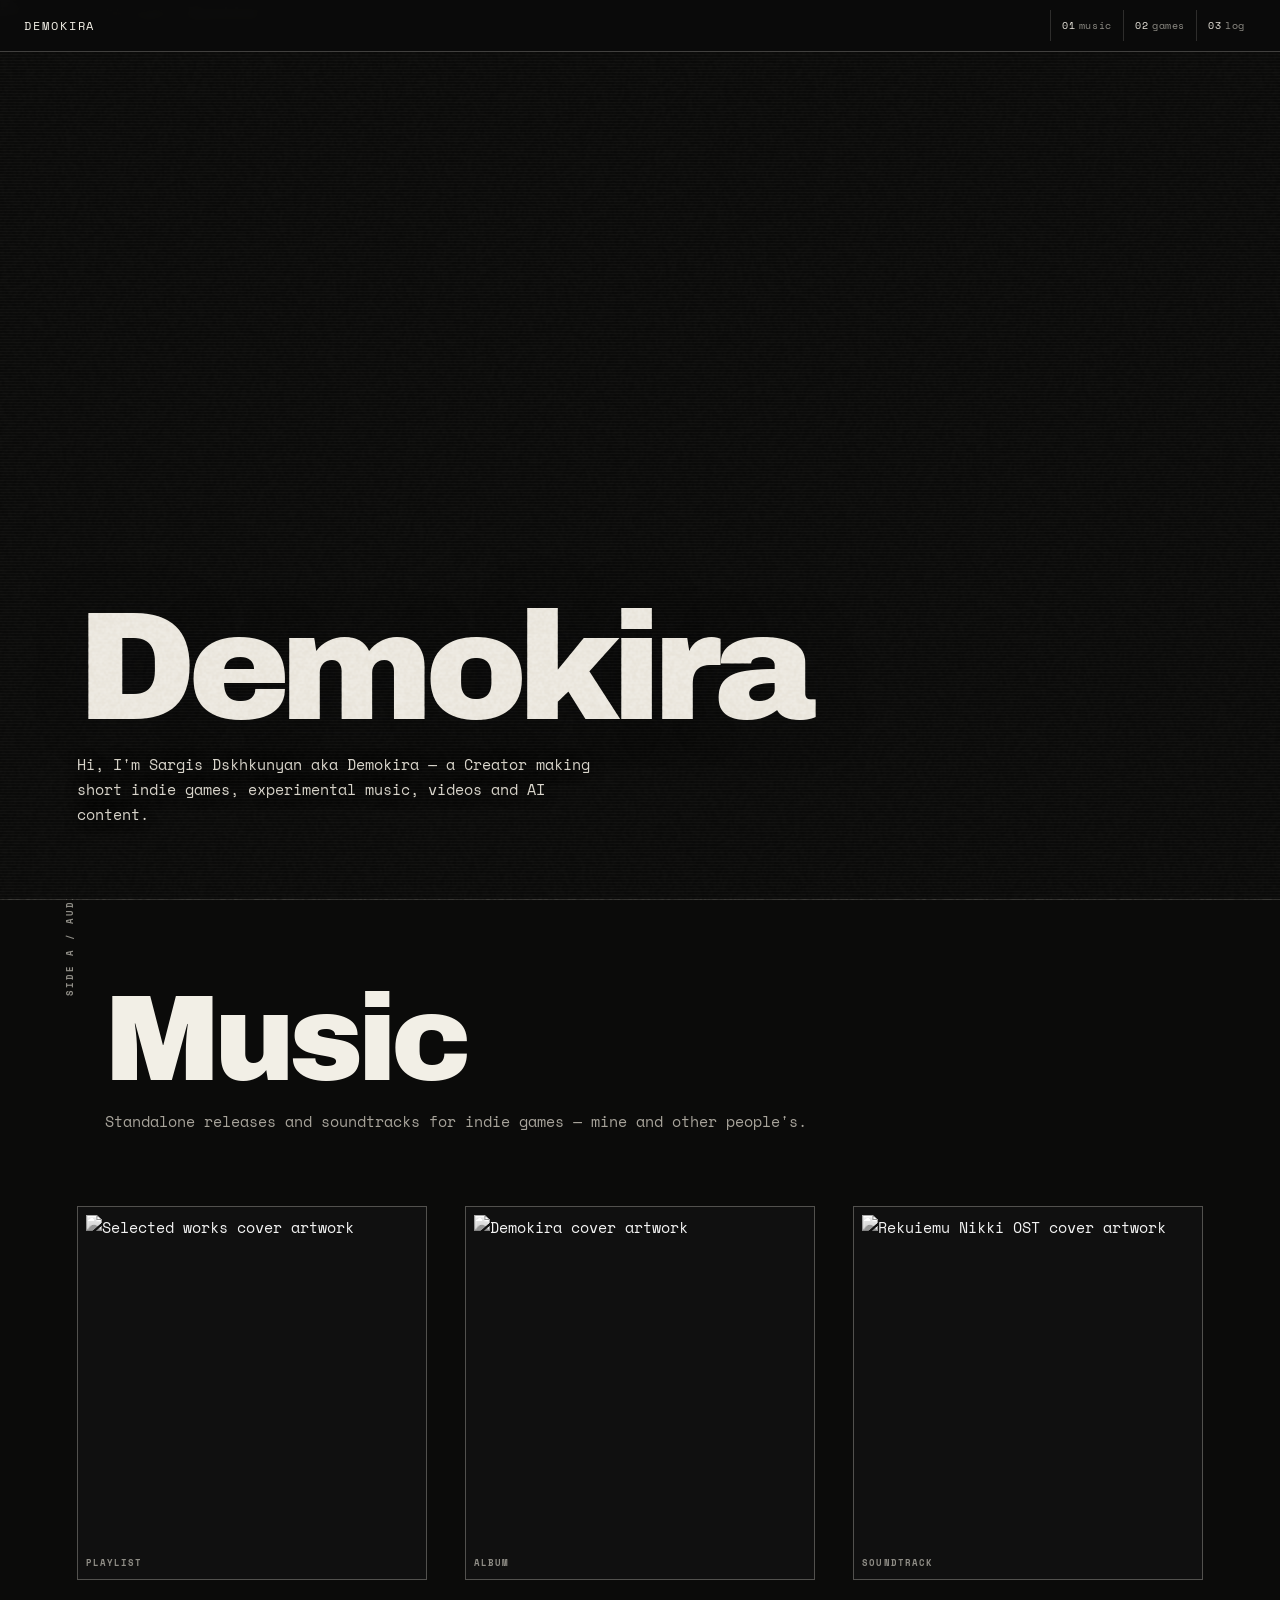
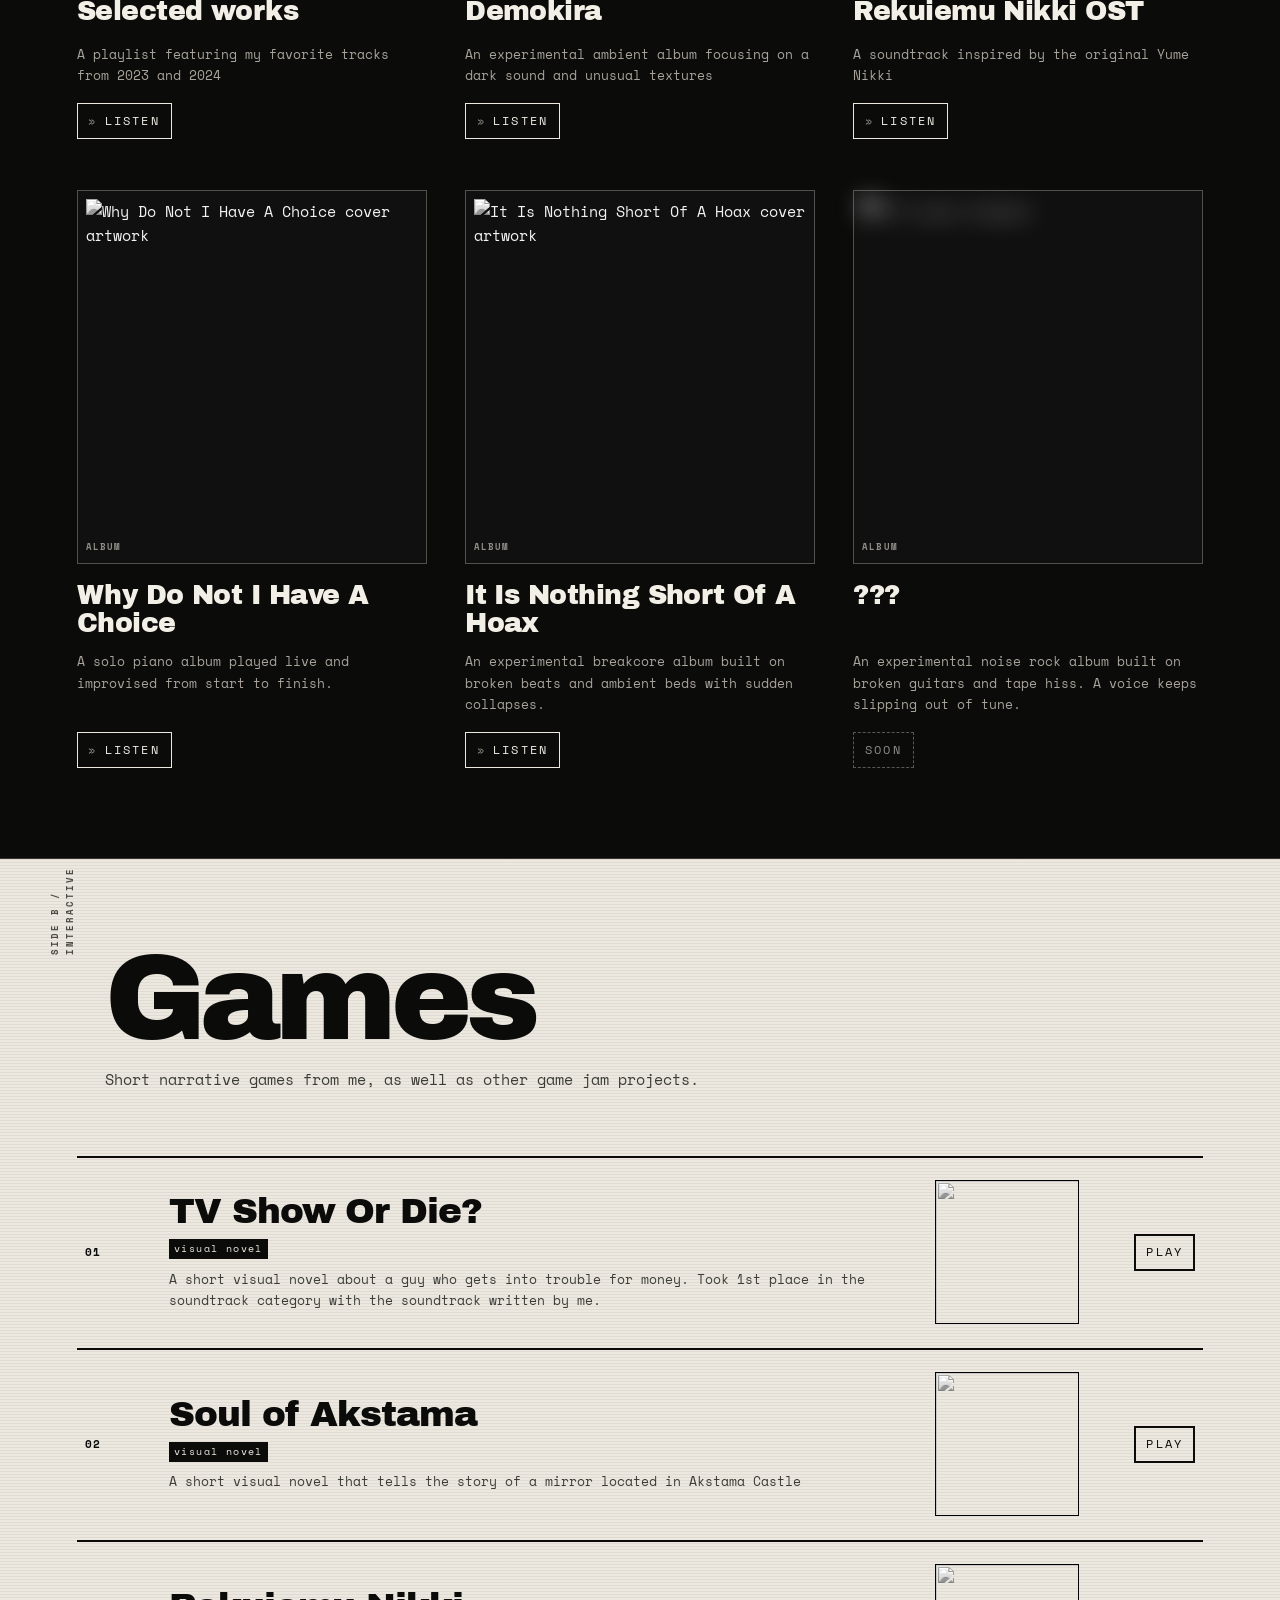
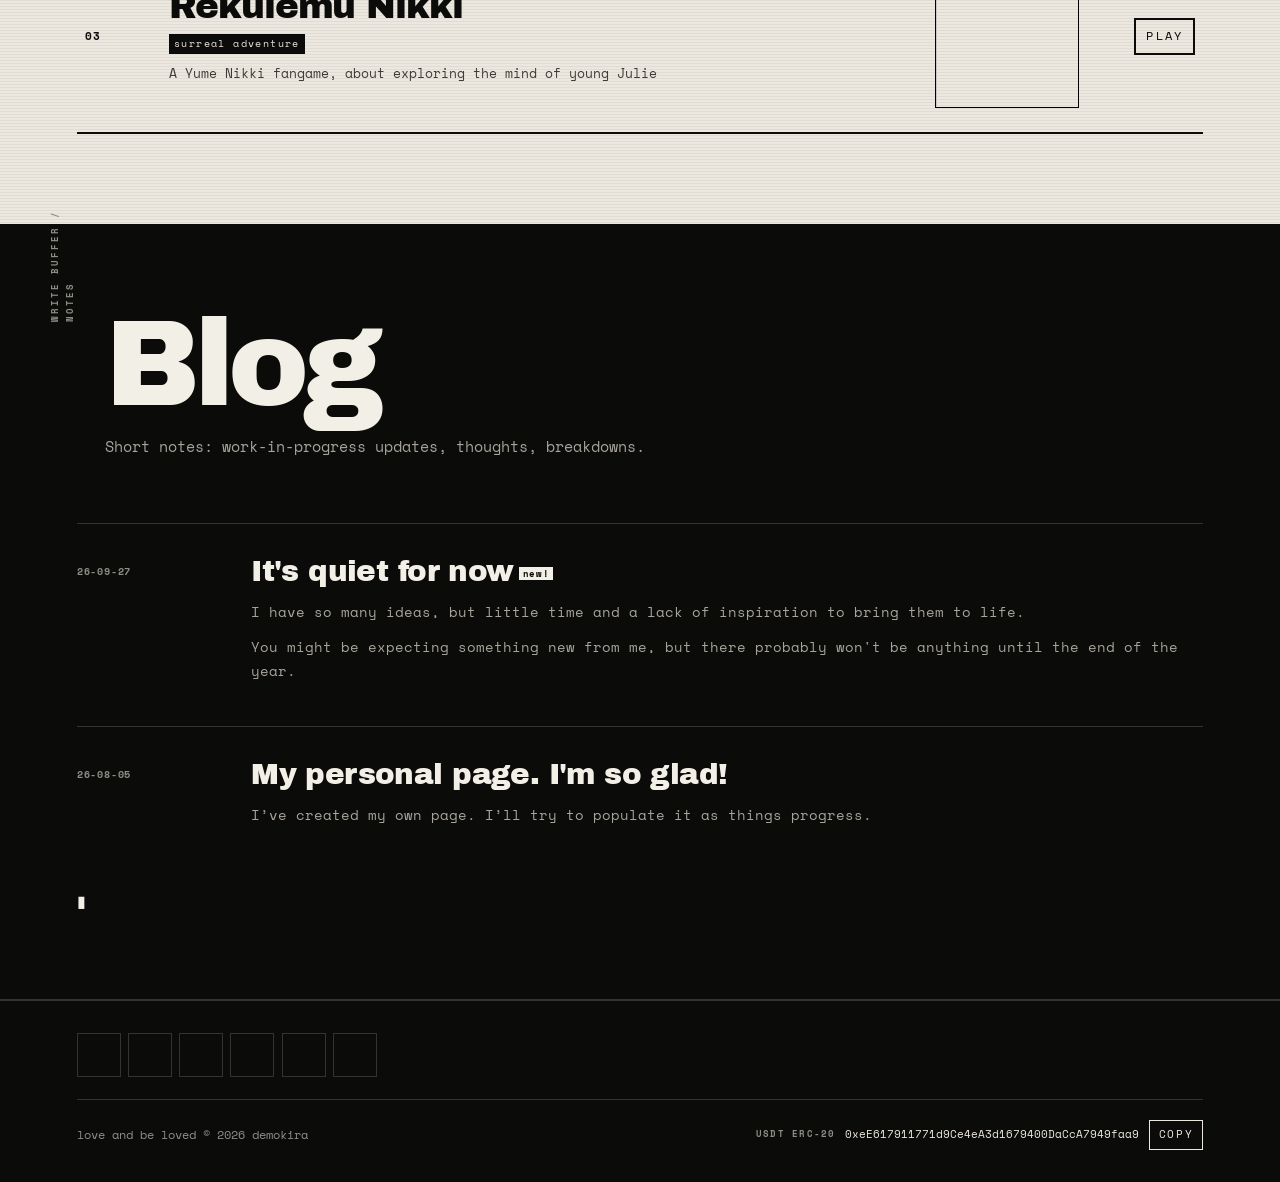
==== commit f4ab3e69: "Portrait with fine grain preview" ====
--- a/preview.html
+++ b/preview.html
@@ -345,18 +345,16 @@
   overflow-x: clip;
 }
 
-/* fixed signal texture over the whole machine: animated grain stays with the
-   visitor after the hero and reads on both black and paper sections */
-.dk::before {
+/* fixed randomized grain over the whole site (canvas) */
+.grain-field {
   position: fixed;
   z-index: 74;
   inset: 0;
-  content: "";
-  background-image: url("https://cdn.jsdelivr.net/gh/demokira/demokiras-page@preview-portrait/assets/noise.png");
-  background-size: 240px 240px;
+  display: block;
+  width: 100%;
+  height: 100%;
+  opacity: 0.2;
   mix-blend-mode: overlay;
-  opacity: 0.4;
-  animation: dk-grain 1.05s steps(4) infinite;
   pointer-events: none;
 }
 
@@ -1403,24 +1401,6 @@
   }
 }
 
-@keyframes dk-grain {
-  0% {
-    background-position: 0 0;
-  }
-  25% {
-    background-position: -43px 27px;
-  }
-  50% {
-    background-position: 31px -39px;
-  }
-  75% {
-    background-position: -17px -11px;
-  }
-  100% {
-    background-position: 47px 33px;
-  }
-}
-
 /* micro labels: mono, set tight and heavy now that the pixel face is gone */
 .rail-label,
 .sleeve__art figcaption,
@@ -1661,10 +1641,6 @@
     animation: none;
   }
 
-  .dk::before {
-    animation: none;
-  }
-
   .sleeve__art,
   .ledger__row,
   .listen,
@@ -1677,10 +1653,9 @@
 </style>
 </head>
 <body>
-<div class="dk" id="top"><header class="bar"><a class="brand" href="#top">DEMOKIRA</a><nav aria-label="Sections" class="bar__nav"><a href="#music"><span class="nav__num">01</span><span class="nav__word">music</span></a><a href="#games"><span class="nav__num">02</span><span class="nav__word">games</span></a><a href="#log"><span class="nav__num">03</span><span class="nav__word">log</span></a></nav></header><main><section class="portrait" id="signal" aria-labelledby="site-title">
+<div class="dk" id="top"><canvas aria-hidden="true" class="grain-field"></canvas><header class="bar"><a class="brand" href="#top">DEMOKIRA</a><nav aria-label="Sections" class="bar__nav"><a href="#music"><span class="nav__num">01</span><span class="nav__word">music</span></a><a href="#games"><span class="nav__num">02</span><span class="nav__word">games</span></a><a href="#log"><span class="nav__num">03</span><span class="nav__word">log</span></a></nav></header><main><section class="portrait" id="signal" aria-labelledby="site-title">
   <img alt="Sargis Dskhkunyan, Demokira" class="portrait__img" src="https://cdn.jsdelivr.net/gh/demokira/demokiras-page@preview-portrait/assets/artist.jpg"/>
   <div class="portrait__copy">
-    <p class="portrait__label">sargis dskhkunyan / demokira</p>
     <h1 class="portrait__title" id="site-title">Demokira</h1>
     <p class="portrait__body">Hi, I&#x27;m Sargis Dskhkunyan aka Demokira — a Creator making short indie games, experimental music, videos and AI content.</p>
   </div>
@@ -1688,6 +1663,78 @@
 <script>
 (function () {
   "use strict";
+
+  // Random film grain over the whole site: every frame is re-randomized,
+  // so light areas never show a repeating tile sliding around.
+  var grain = document.querySelector(".grain-field");
+  if (grain && grain.getContext) {
+    var gctx = grain.getContext("2d");
+    var reduce = window.matchMedia("(prefers-reduced-motion: reduce)").matches;
+    var gw = 0;
+    var gh = 0;
+    var gdpr = 1;
+    var field = document.createElement("canvas");
+    var fctx = field.getContext("2d");
+    var image = null;
+    var glast = 0;
+    var graf = 0;
+
+    var gresize = function () {
+      var rect = grain.getBoundingClientRect();
+      gw = Math.max(1, rect.width);
+      gh = Math.max(1, rect.height);
+      gdpr = Math.min(window.devicePixelRatio || 1, 2);
+      grain.width = Math.round(gw * gdpr);
+      grain.height = Math.round(gh * gdpr);
+      gctx.setTransform(gdpr, 0, 0, gdpr, 0, 0);
+      field.width = Math.max(160, Math.round(gw / 2));
+      field.height = Math.max(120, Math.round(gh / 2));
+      image = null;
+    };
+
+    var gdraw = function (now) {
+      if (!gw || !gh) {
+        gresize();
+      }
+      if (now - glast < 70) {
+        graf = window.requestAnimationFrame(gdraw);
+        return;
+      }
+      glast = now;
+
+      var w = field.width;
+      var h = field.height;
+      if (!image) {
+        image = fctx.createImageData(w, h);
+      }
+      var data = image.data;
+      for (var i = 0; i < data.length; i += 4) {
+        var value = (Math.random() * 255) | 0;
+        data[i] = value;
+        data[i + 1] = value;
+        data[i + 2] = value;
+        data[i + 3] = 255;
+      }
+      fctx.putImageData(image, 0, 0);
+      gctx.clearRect(0, 0, gw, gh);
+      gctx.imageSmoothingEnabled = true;
+      gctx.drawImage(field, 0, 0, gw, gh);
+
+      if (!reduce) {
+        graf = window.requestAnimationFrame(gdraw);
+      }
+    };
+
+    gresize();
+    gdraw(performance.now());
+    window.addEventListener("resize", function () {
+      gresize();
+      gdraw(performance.now());
+    });
+    window.addEventListener("pagehide", function () {
+      if (graf) window.cancelAnimationFrame(graf);
+    });
+  }
 
   // copy the wallet key
   var copy = document.querySelector(".wallet-key");
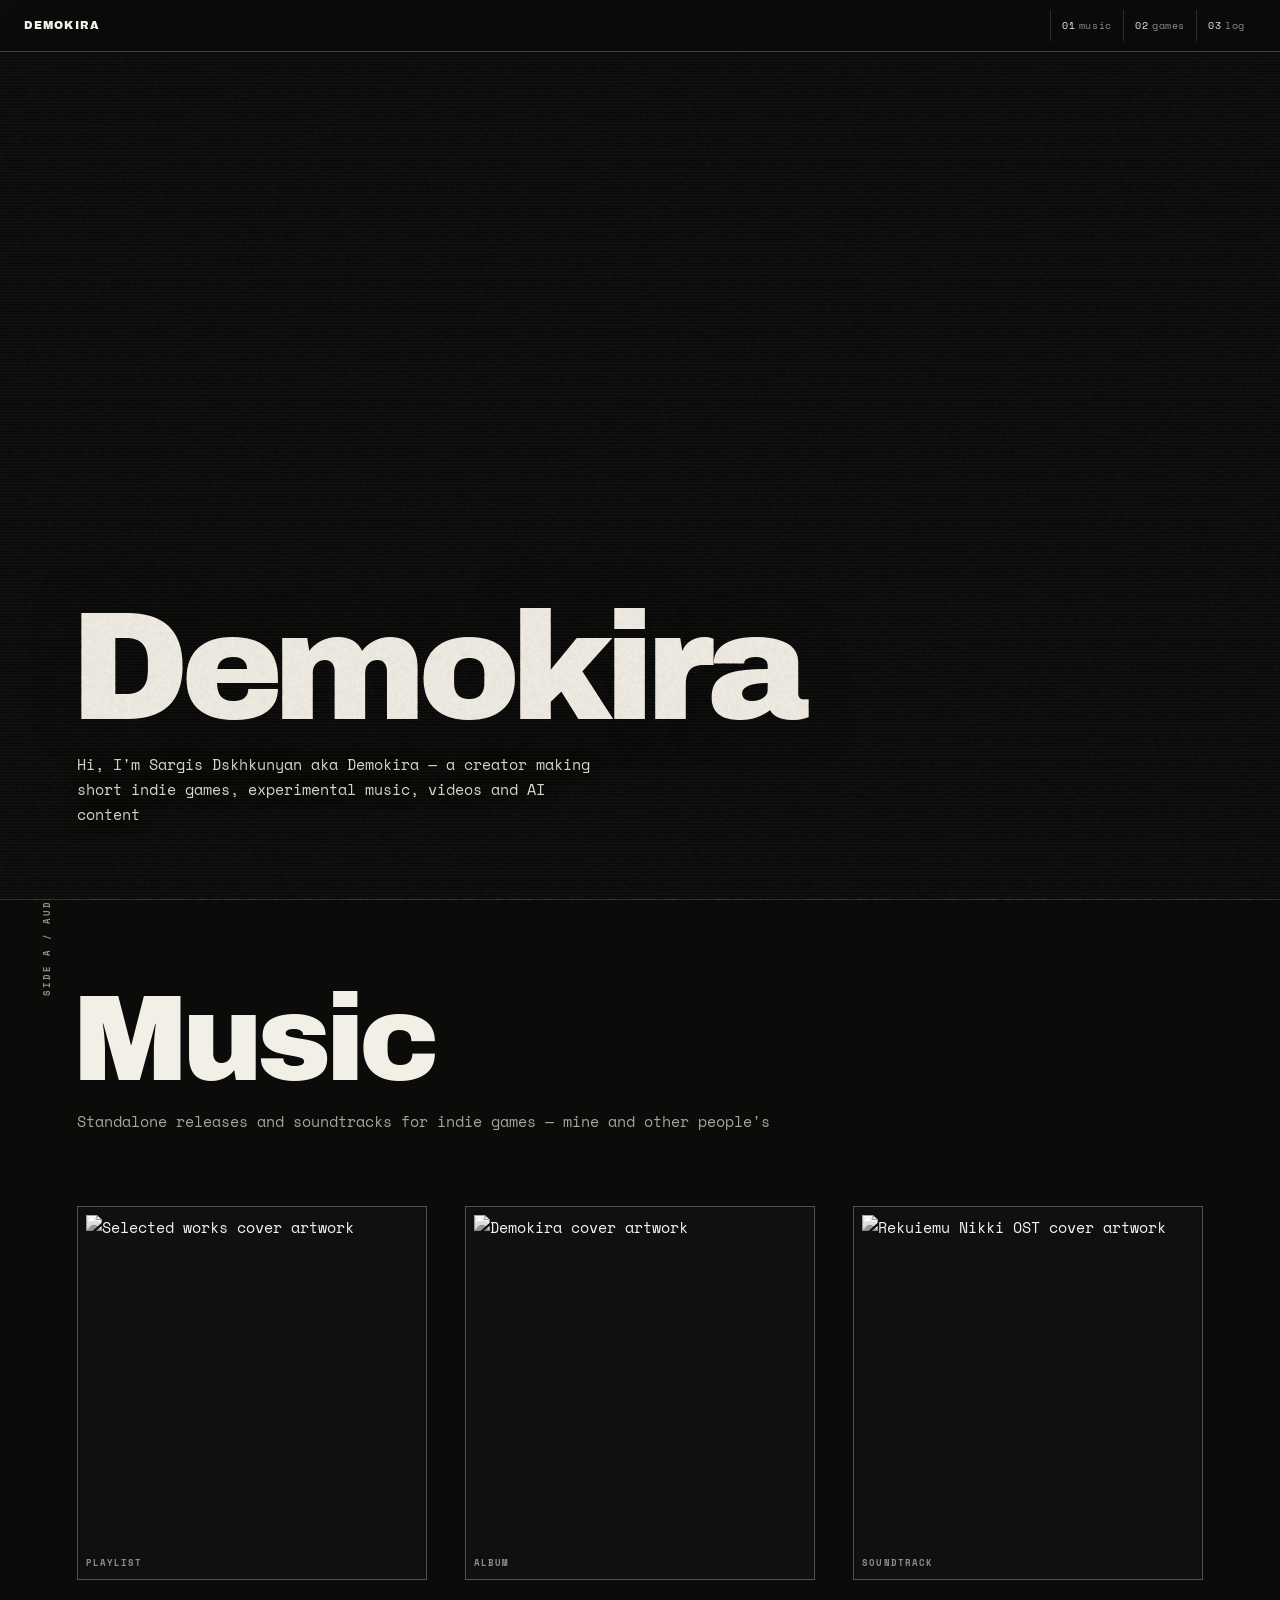
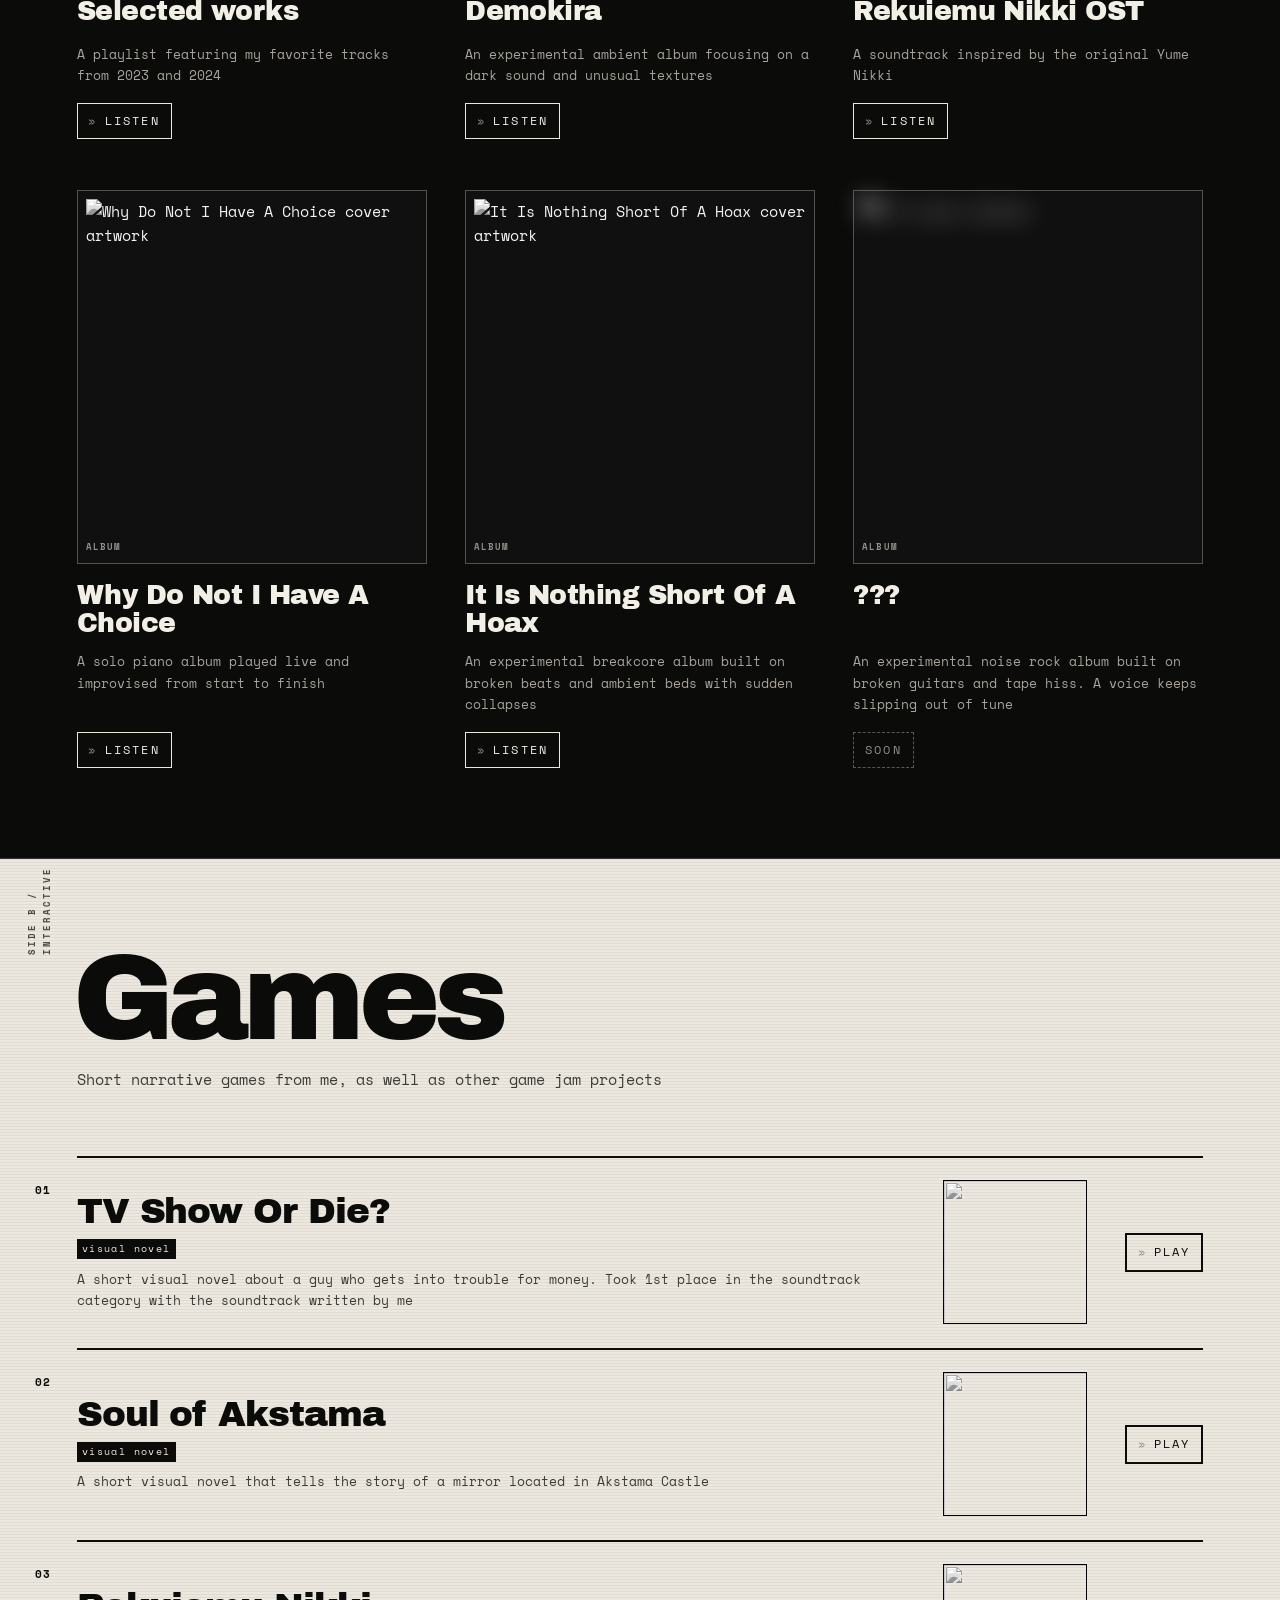
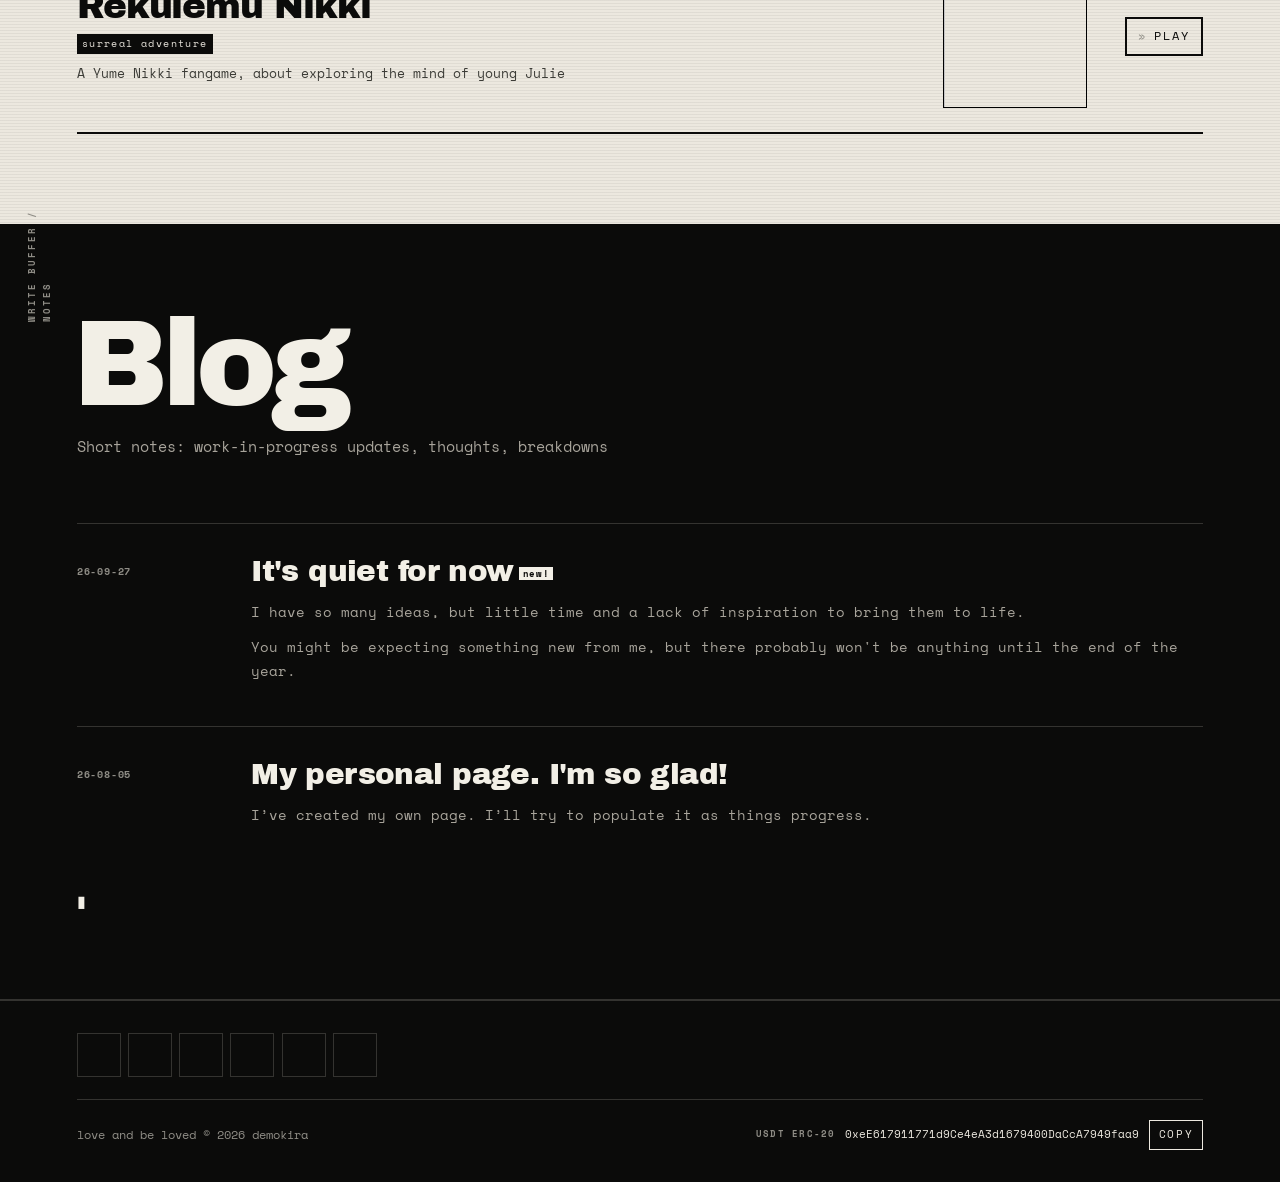
==== commit 454c10c5: "Typography preview" ====
--- a/preview.html
+++ b/preview.html
@@ -400,8 +400,10 @@
   display: inline-flex;
   align-items: center;
   color: var(--chalk);
-  font-size: 12px;
-  letter-spacing: 0.16em;
+  font-family: "Archivo Black", "Arial Black", sans-serif;
+  font-size: 11px;
+  font-weight: 400;
+  letter-spacing: 0.1em;
   text-decoration: none;
   text-transform: uppercase;
 }
@@ -508,7 +510,7 @@
 }
 
 .portrait__title {
-  margin: 0;
+  margin: 0 0 0 -0.045em;
   color: var(--paper);
   font-family: "Archivo Black", "Arial Black", sans-serif;
   font-size: clamp(4rem, 12vw, 12rem);
@@ -838,13 +840,13 @@
 .inverse__head,
 .log__head {
   position: relative;
-  padding-left: clamp(0rem, 2.2vw, 2.6rem);
+  padding-left: 0;
 }
 
 .rail-label {
   position: absolute;
   top: 0.4rem;
-  left: 0;
+  left: -1.4rem;
   margin: 0;
   color: var(--ash);
   font-family: "Space Mono", ui-monospace, monospace;
@@ -861,7 +863,7 @@
 }
 
 .h-display {
-  margin: 0;
+  margin: 0 0 0 -0.03em;
   color: var(--chalk);
   font-family: "Archivo Black", "Arial Black", sans-serif;
   font-size: clamp(3.2rem, 9.5vw, 8rem);
@@ -1069,10 +1071,10 @@
   position: relative;
   isolation: isolate;
   display: grid;
-  grid-template-columns: 3.5rem minmax(0, 1fr) 9rem 5.5rem;
+  grid-template-columns: minmax(0, 1fr) 9rem 5.5rem;
   gap: clamp(1rem, 2.2vw, 2rem);
   align-items: center;
-  padding: 1.5rem 0.5rem;
+  padding: 1.5rem 0;
   background-image: linear-gradient(var(--ink), var(--ink));
   background-repeat: no-repeat;
   background-position: 0 0;
@@ -1103,9 +1105,16 @@
 }
 
 .ledger__idx {
+  position: absolute;
+  top: 1.6rem;
+  left: -2.6rem;
   font-family: "Space Mono", ui-monospace, monospace;
   font-size: 11px;
   letter-spacing: 0.08em;
+}
+
+.ledger__row:hover .ledger__idx {
+  color: var(--ash);
 }
 
 .ledger__body h3 {
@@ -1148,15 +1157,27 @@
 }
 
 .play {
+  display: inline-flex;
+  align-items: center;
   justify-self: end;
+  gap: 0.55em;
   padding: 0.6em 0.85em;
   border: 2px solid var(--ink);
   color: var(--ink);
-  font-size: 0.72rem;
-  letter-spacing: 0.2em;
+  font-family: "Space Mono", ui-monospace, monospace;
+  font-size: 0.78rem;
+  letter-spacing: 0.18em;
   text-decoration: none;
   text-transform: uppercase;
   transition: background 160ms linear, color 160ms linear;
+}
+
+.play span {
+  color: var(--ash);
+}
+
+.play:hover span {
+  color: var(--ink);
 }
 
 .play:hover,
@@ -1481,7 +1502,7 @@
   }
 
   .ledger__row {
-    grid-template-columns: 2.5rem minmax(0, 1fr) 7rem 4.5rem;
+    grid-template-columns: minmax(0, 1fr) 7rem 4.5rem;
   }
 
   .ledger__thumb {
@@ -1592,6 +1613,7 @@
   }
 
   .ledger__idx {
+    position: static;
     grid-column: 1;
     grid-row: 1;
     align-self: start;
@@ -1657,9 +1679,9 @@
   <img alt="Sargis Dskhkunyan, Demokira" class="portrait__img" src="https://cdn.jsdelivr.net/gh/demokira/demokiras-page@preview-portrait/assets/artist.jpg"/>
   <div class="portrait__copy">
     <h1 class="portrait__title" id="site-title">Demokira</h1>
-    <p class="portrait__body">Hi, I&#x27;m Sargis Dskhkunyan aka Demokira — a Creator making short indie games, experimental music, videos and AI content.</p>
+    <p class="portrait__body">Hi, I&#x27;m Sargis Dskhkunyan aka Demokira — a creator making short indie games, experimental music, videos and AI content</p>
   </div>
-</section><section aria-labelledby="music-heading" class="bill" id="music"><div class="bill__head"><p class="rail-label">side a / audio</p><h2 class="h-display" id="music-heading">Music</h2><p class="lede">Standalone releases and soundtracks for indie games — mine and other people&#x27;s.</p></div><ol class="sleeves"><li class="sleeve"><figure class="sleeve__art"><img alt="Selected works cover artwork" height="512" loading="lazy" src="https://cdn.jsdelivr.net/gh/demokira/demokiras-page@preview-portrait/assets/covers/best-of.jpg" width="512"/><figcaption>playlist</figcaption></figure><div class="sleeve__meta"><h3>Selected works</h3><p class="sleeve__desc">A playlist featuring my favorite tracks from 2023 and 2024</p><a class="listen" href="https://demokira.bandcamp.com/album/the-best-of-demokira-23-24" rel="noopener noreferrer" target="_blank"><span aria-hidden="true">»</span> listen</a></div></li><li class="sleeve"><figure class="sleeve__art"><img alt="Demokira cover artwork" height="512" loading="lazy" src="https://cdn.jsdelivr.net/gh/demokira/demokiras-page@preview-portrait/assets/covers/demokira.jpg" width="512"/><figcaption>album</figcaption></figure><div class="sleeve__meta"><h3>Demokira</h3><p class="sleeve__desc">An experimental ambient album focusing on a dark sound and unusual textures</p><a class="listen" href="https://demokira.bandcamp.com/album/demokira" rel="noopener noreferrer" target="_blank"><span aria-hidden="true">»</span> listen</a></div></li><li class="sleeve"><figure class="sleeve__art"><img alt="Rekuiemu Nikki OST cover artwork" height="512" loading="lazy" src="https://cdn.jsdelivr.net/gh/demokira/demokiras-page@preview-portrait/assets/covers/rekuiemu-ost.jpg" width="512"/><figcaption>soundtrack</figcaption></figure><div class="sleeve__meta"><h3>Rekuiemu Nikki OST</h3><p class="sleeve__desc">A soundtrack inspired by the original Yume Nikki</p><a class="listen" href="https://demokira.bandcamp.com/album/rekuiemu-nikki-demo-ost" rel="noopener noreferrer" target="_blank"><span aria-hidden="true">»</span> listen</a></div></li><li class="sleeve"><figure class="sleeve__art"><img alt="Why Do Not I Have A Choice cover artwork" height="512" loading="lazy" src="https://cdn.jsdelivr.net/gh/demokira/demokiras-page@preview-portrait/assets/covers/choice.jpg" width="512"/><figcaption>album</figcaption></figure><div class="sleeve__meta"><h3>Why Do Not I Have A Choice</h3><p class="sleeve__desc">A solo piano album played live and improvised from start to finish.</p><a class="listen" href="https://demokira.bandcamp.com/album/why-do-not-i-have-a-choice" rel="noopener noreferrer" target="_blank"><span aria-hidden="true">»</span> listen</a></div></li><li class="sleeve"><figure class="sleeve__art"><img alt="It Is Nothing Short Of A Hoax cover artwork" height="512" loading="lazy" src="https://cdn.jsdelivr.net/gh/demokira/demokiras-page@preview-portrait/assets/covers/hoax.jpg" width="512"/><figcaption>album</figcaption></figure><div class="sleeve__meta"><h3>It Is Nothing Short Of A Hoax</h3><p class="sleeve__desc">An experimental breakcore album built on broken beats and ambient beds with sudden collapses.</p><a class="listen" href="https://demokira.bandcamp.com/album/it-is-nothing-short-of-a-hoax" rel="noopener noreferrer" target="_blank"><span aria-hidden="true">»</span> listen</a></div></li><li class="sleeve sleeve--upcoming"><figure class="sleeve__art"><img alt="??? cover artwork" height="512" loading="lazy" src="https://cdn.jsdelivr.net/gh/demokira/demokiras-page@preview-portrait/assets/covers/upcoming.jpg" width="512"/><figcaption>album</figcaption></figure><div class="sleeve__meta"><h3>???</h3><p class="sleeve__desc">An experimental noise rock album built on broken guitars and tape hiss. A voice keeps slipping out of tune.</p><span class="listen listen--soon">soon</span></div></li></ol></section><section aria-labelledby="games-heading" class="inverse" id="games"><div class="inverse__head"><p class="rail-label rail-label--ink">side b / interactive</p><h2 class="h-display" id="games-heading">Games</h2><p class="lede lede--ink">Short narrative games from me, as well as other game jam projects.</p></div><ol class="ledger"><li class="ledger__row"><span aria-hidden="true" class="ledger__idx">01</span><div class="ledger__body"><h3>TV Show Or Die?</h3><p class="stamp stamp--ink">visual novel</p><p class="ledger__desc">A short visual novel about a guy who gets into trouble for money. Took 1st place in the soundtrack category with the soundtrack written by me.</p></div><img alt="" class="ledger__thumb" loading="lazy" src="https://cdn.jsdelivr.net/gh/demokira/demokiras-page@preview-portrait/assets/covers/tv-show.jpg"/><a class="play" href="https://demokira.itch.io/tv-show-or-die" rel="noopener noreferrer" target="_blank">play</a></li><li class="ledger__row"><span aria-hidden="true" class="ledger__idx">02</span><div class="ledger__body"><h3>Soul of Akstama</h3><p class="stamp stamp--ink">visual novel</p><p class="ledger__desc">A short visual novel that tells the story of a mirror located in Akstama Castle</p></div><img alt="" class="ledger__thumb" loading="lazy" src="https://cdn.jsdelivr.net/gh/demokira/demokiras-page@preview-portrait/assets/covers/soul-of-akstama.jpg"/><a class="play" href="https://demokira.itch.io/soul-of-akstama" rel="noopener noreferrer" target="_blank">play</a></li><li class="ledger__row"><span aria-hidden="true" class="ledger__idx">03</span><div class="ledger__body"><h3>Rekuiemu Nikki</h3><p class="stamp stamp--ink">surreal adventure</p><p class="ledger__desc">A Yume Nikki fangame, about exploring the mind of young Julie</p></div><img alt="" class="ledger__thumb" loading="lazy" src="https://cdn.jsdelivr.net/gh/demokira/demokiras-page@preview-portrait/assets/covers/rekuiemu-nikki.jpg"/><a class="play" href="https://eklsn.itch.io/reknikki" rel="noopener noreferrer" target="_blank">play</a></li></ol></section><section aria-labelledby="log-heading" class="log" id="log"><div class="log__head"><p class="rail-label">write buffer / notes</p><h2 class="h-display" id="log-heading">Blog</h2><p class="lede">Short notes: work-in-progress updates, thoughts, breakdowns.</p></div><ol class="log__list"><li class="entry"><time class="entry__date" datetime="2026-09-27">26-09-27</time><div class="entry__body"><h3>It&#x27;s quiet for now<span class="new">new!</span></h3><p>I have so many ideas, but little time and a lack of inspiration to bring them to life.</p><p>You might be expecting something new from me, but there probably won&#x27;t be anything until the end of the year.</p></div></li><li class="entry"><time class="entry__date" datetime="2026-08-05">26-08-05</time><div class="entry__body"><h3>My personal page. I&#x27;m so glad!</h3><p>I’ve created my own page. I’ll try to populate it as things progress.</p></div></li></ol><p aria-hidden="true" class="log__cursor">▮</p></section></main><footer class="foot"><div class="foot__top"><ul aria-label="Channels" class="foot__channels"><li><a aria-label="youtube" href="https://www.youtube.com/@demokira" rel="noopener noreferrer" target="_blank" title="youtube"><span aria-hidden="true" class="foot__icon foot__icon--youtube"></span></a></li><li><a aria-label="itch.io" href="https://demokira.itch.io" rel="noopener noreferrer" target="_blank" title="itch.io"><span aria-hidden="true" class="foot__icon foot__icon--itchdotio"></span></a></li><li><a aria-label="bandcamp" href="https://demokira.bandcamp.com" rel="noopener noreferrer" target="_blank" title="bandcamp"><span aria-hidden="true" class="foot__icon foot__icon--bandcamp"></span></a></li><li><a aria-label="tiktok" href="https://www.tiktok.com/@demokira_?_r=1&amp;_t=ZS-98bt2Kt1skm" rel="noopener noreferrer" target="_blank" title="tiktok"><span aria-hidden="true" class="foot__icon foot__icon--tiktok"></span></a></li><li><a aria-label="instagram" href="https://www.instagram.com/srgsdshkhnn" rel="noopener noreferrer" target="_blank" title="instagram"><span aria-hidden="true" class="foot__icon foot__icon--instagram"></span></a></li><li><a aria-label="email" href="mailto:sargis.dshkhunyan@gmail.com" rel="noopener noreferrer" title="email"><span aria-hidden="true" class="foot__icon foot__icon--email"></span></a></li></ul></div><div class="foot__bottom"><p class="foot__line">love and be loved © 2026 demokira</p><div class="foot__wallet"><span class="foot__wallet-label">USDT ERC-20</span><code class="foot__wallet-value">0xeE617911771d9Ce4eA3d1679400DaCcA7949faa9</code><button class="wallet-key" type="button">copy</button></div></div></footer></div>
+</section><section aria-labelledby="music-heading" class="bill" id="music"><div class="bill__head"><p class="rail-label">side a / audio</p><h2 class="h-display" id="music-heading">Music</h2><p class="lede">Standalone releases and soundtracks for indie games — mine and other people&#x27;s</p></div><ol class="sleeves"><li class="sleeve"><figure class="sleeve__art"><img alt="Selected works cover artwork" height="512" loading="lazy" src="https://cdn.jsdelivr.net/gh/demokira/demokiras-page@preview-portrait/assets/covers/best-of.jpg" width="512"/><figcaption>playlist</figcaption></figure><div class="sleeve__meta"><h3>Selected works</h3><p class="sleeve__desc">A playlist featuring my favorite tracks from 2023 and 2024</p><a class="listen" href="https://demokira.bandcamp.com/album/the-best-of-demokira-23-24" rel="noopener noreferrer" target="_blank"><span aria-hidden="true">»</span> listen</a></div></li><li class="sleeve"><figure class="sleeve__art"><img alt="Demokira cover artwork" height="512" loading="lazy" src="https://cdn.jsdelivr.net/gh/demokira/demokiras-page@preview-portrait/assets/covers/demokira.jpg" width="512"/><figcaption>album</figcaption></figure><div class="sleeve__meta"><h3>Demokira</h3><p class="sleeve__desc">An experimental ambient album focusing on a dark sound and unusual textures</p><a class="listen" href="https://demokira.bandcamp.com/album/demokira" rel="noopener noreferrer" target="_blank"><span aria-hidden="true">»</span> listen</a></div></li><li class="sleeve"><figure class="sleeve__art"><img alt="Rekuiemu Nikki OST cover artwork" height="512" loading="lazy" src="https://cdn.jsdelivr.net/gh/demokira/demokiras-page@preview-portrait/assets/covers/rekuiemu-ost.jpg" width="512"/><figcaption>soundtrack</figcaption></figure><div class="sleeve__meta"><h3>Rekuiemu Nikki OST</h3><p class="sleeve__desc">A soundtrack inspired by the original Yume Nikki</p><a class="listen" href="https://demokira.bandcamp.com/album/rekuiemu-nikki-demo-ost" rel="noopener noreferrer" target="_blank"><span aria-hidden="true">»</span> listen</a></div></li><li class="sleeve"><figure class="sleeve__art"><img alt="Why Do Not I Have A Choice cover artwork" height="512" loading="lazy" src="https://cdn.jsdelivr.net/gh/demokira/demokiras-page@preview-portrait/assets/covers/choice.jpg" width="512"/><figcaption>album</figcaption></figure><div class="sleeve__meta"><h3>Why Do Not I Have A Choice</h3><p class="sleeve__desc">A solo piano album played live and improvised from start to finish</p><a class="listen" href="https://demokira.bandcamp.com/album/why-do-not-i-have-a-choice" rel="noopener noreferrer" target="_blank"><span aria-hidden="true">»</span> listen</a></div></li><li class="sleeve"><figure class="sleeve__art"><img alt="It Is Nothing Short Of A Hoax cover artwork" height="512" loading="lazy" src="https://cdn.jsdelivr.net/gh/demokira/demokiras-page@preview-portrait/assets/covers/hoax.jpg" width="512"/><figcaption>album</figcaption></figure><div class="sleeve__meta"><h3>It Is Nothing Short Of A Hoax</h3><p class="sleeve__desc">An experimental breakcore album built on broken beats and ambient beds with sudden collapses</p><a class="listen" href="https://demokira.bandcamp.com/album/it-is-nothing-short-of-a-hoax" rel="noopener noreferrer" target="_blank"><span aria-hidden="true">»</span> listen</a></div></li><li class="sleeve sleeve--upcoming"><figure class="sleeve__art"><img alt="??? cover artwork" height="512" loading="lazy" src="https://cdn.jsdelivr.net/gh/demokira/demokiras-page@preview-portrait/assets/covers/upcoming.jpg" width="512"/><figcaption>album</figcaption></figure><div class="sleeve__meta"><h3>???</h3><p class="sleeve__desc">An experimental noise rock album built on broken guitars and tape hiss. A voice keeps slipping out of tune</p><span class="listen listen--soon">soon</span></div></li></ol></section><section aria-labelledby="games-heading" class="inverse" id="games"><div class="inverse__head"><p class="rail-label rail-label--ink">side b / interactive</p><h2 class="h-display" id="games-heading">Games</h2><p class="lede lede--ink">Short narrative games from me, as well as other game jam projects</p></div><ol class="ledger"><li class="ledger__row"><span aria-hidden="true" class="ledger__idx">01</span><div class="ledger__body"><h3>TV Show Or Die?</h3><p class="stamp stamp--ink">visual novel</p><p class="ledger__desc">A short visual novel about a guy who gets into trouble for money. Took 1st place in the soundtrack category with the soundtrack written by me</p></div><img alt="" class="ledger__thumb" loading="lazy" src="https://cdn.jsdelivr.net/gh/demokira/demokiras-page@preview-portrait/assets/covers/tv-show.jpg"/><a class="play" href="https://demokira.itch.io/tv-show-or-die" rel="noopener noreferrer" target="_blank"><span aria-hidden="true">»</span> play</a></li><li class="ledger__row"><span aria-hidden="true" class="ledger__idx">02</span><div class="ledger__body"><h3>Soul of Akstama</h3><p class="stamp stamp--ink">visual novel</p><p class="ledger__desc">A short visual novel that tells the story of a mirror located in Akstama Castle</p></div><img alt="" class="ledger__thumb" loading="lazy" src="https://cdn.jsdelivr.net/gh/demokira/demokiras-page@preview-portrait/assets/covers/soul-of-akstama.jpg"/><a class="play" href="https://demokira.itch.io/soul-of-akstama" rel="noopener noreferrer" target="_blank"><span aria-hidden="true">»</span> play</a></li><li class="ledger__row"><span aria-hidden="true" class="ledger__idx">03</span><div class="ledger__body"><h3>Rekuiemu Nikki</h3><p class="stamp stamp--ink">surreal adventure</p><p class="ledger__desc">A Yume Nikki fangame, about exploring the mind of young Julie</p></div><img alt="" class="ledger__thumb" loading="lazy" src="https://cdn.jsdelivr.net/gh/demokira/demokiras-page@preview-portrait/assets/covers/rekuiemu-nikki.jpg"/><a class="play" href="https://eklsn.itch.io/reknikki" rel="noopener noreferrer" target="_blank"><span aria-hidden="true">»</span> play</a></li></ol></section><section aria-labelledby="log-heading" class="log" id="log"><div class="log__head"><p class="rail-label">write buffer / notes</p><h2 class="h-display" id="log-heading">Blog</h2><p class="lede">Short notes: work-in-progress updates, thoughts, breakdowns</p></div><ol class="log__list"><li class="entry"><time class="entry__date" datetime="2026-09-27">26-09-27</time><div class="entry__body"><h3>It&#x27;s quiet for now<span class="new">new!</span></h3><p>I have so many ideas, but little time and a lack of inspiration to bring them to life.</p><p>You might be expecting something new from me, but there probably won&#x27;t be anything until the end of the year.</p></div></li><li class="entry"><time class="entry__date" datetime="2026-08-05">26-08-05</time><div class="entry__body"><h3>My personal page. I&#x27;m so glad!</h3><p>I’ve created my own page. I’ll try to populate it as things progress.</p></div></li></ol><p aria-hidden="true" class="log__cursor">▮</p></section></main><footer class="foot"><div class="foot__top"><ul aria-label="Channels" class="foot__channels"><li><a aria-label="youtube" href="https://www.youtube.com/@demokira" rel="noopener noreferrer" target="_blank" title="youtube"><span aria-hidden="true" class="foot__icon foot__icon--youtube"></span></a></li><li><a aria-label="itch.io" href="https://demokira.itch.io" rel="noopener noreferrer" target="_blank" title="itch.io"><span aria-hidden="true" class="foot__icon foot__icon--itchdotio"></span></a></li><li><a aria-label="bandcamp" href="https://demokira.bandcamp.com" rel="noopener noreferrer" target="_blank" title="bandcamp"><span aria-hidden="true" class="foot__icon foot__icon--bandcamp"></span></a></li><li><a aria-label="tiktok" href="https://www.tiktok.com/@demokira_?_r=1&amp;_t=ZS-98bt2Kt1skm" rel="noopener noreferrer" target="_blank" title="tiktok"><span aria-hidden="true" class="foot__icon foot__icon--tiktok"></span></a></li><li><a aria-label="instagram" href="https://www.instagram.com/srgsdshkhnn" rel="noopener noreferrer" target="_blank" title="instagram"><span aria-hidden="true" class="foot__icon foot__icon--instagram"></span></a></li><li><a aria-label="email" href="mailto:sargis.dshkhunyan@gmail.com" rel="noopener noreferrer" title="email"><span aria-hidden="true" class="foot__icon foot__icon--email"></span></a></li></ul></div><div class="foot__bottom"><p class="foot__line">love and be loved © 2026 demokira</p><div class="foot__wallet"><span class="foot__wallet-label">USDT ERC-20</span><code class="foot__wallet-value">0xeE617911771d9Ce4eA3d1679400DaCcA7949faa9</code><button class="wallet-key" type="button">copy</button></div></div></footer></div>
 <script>
 (function () {
   "use strict";
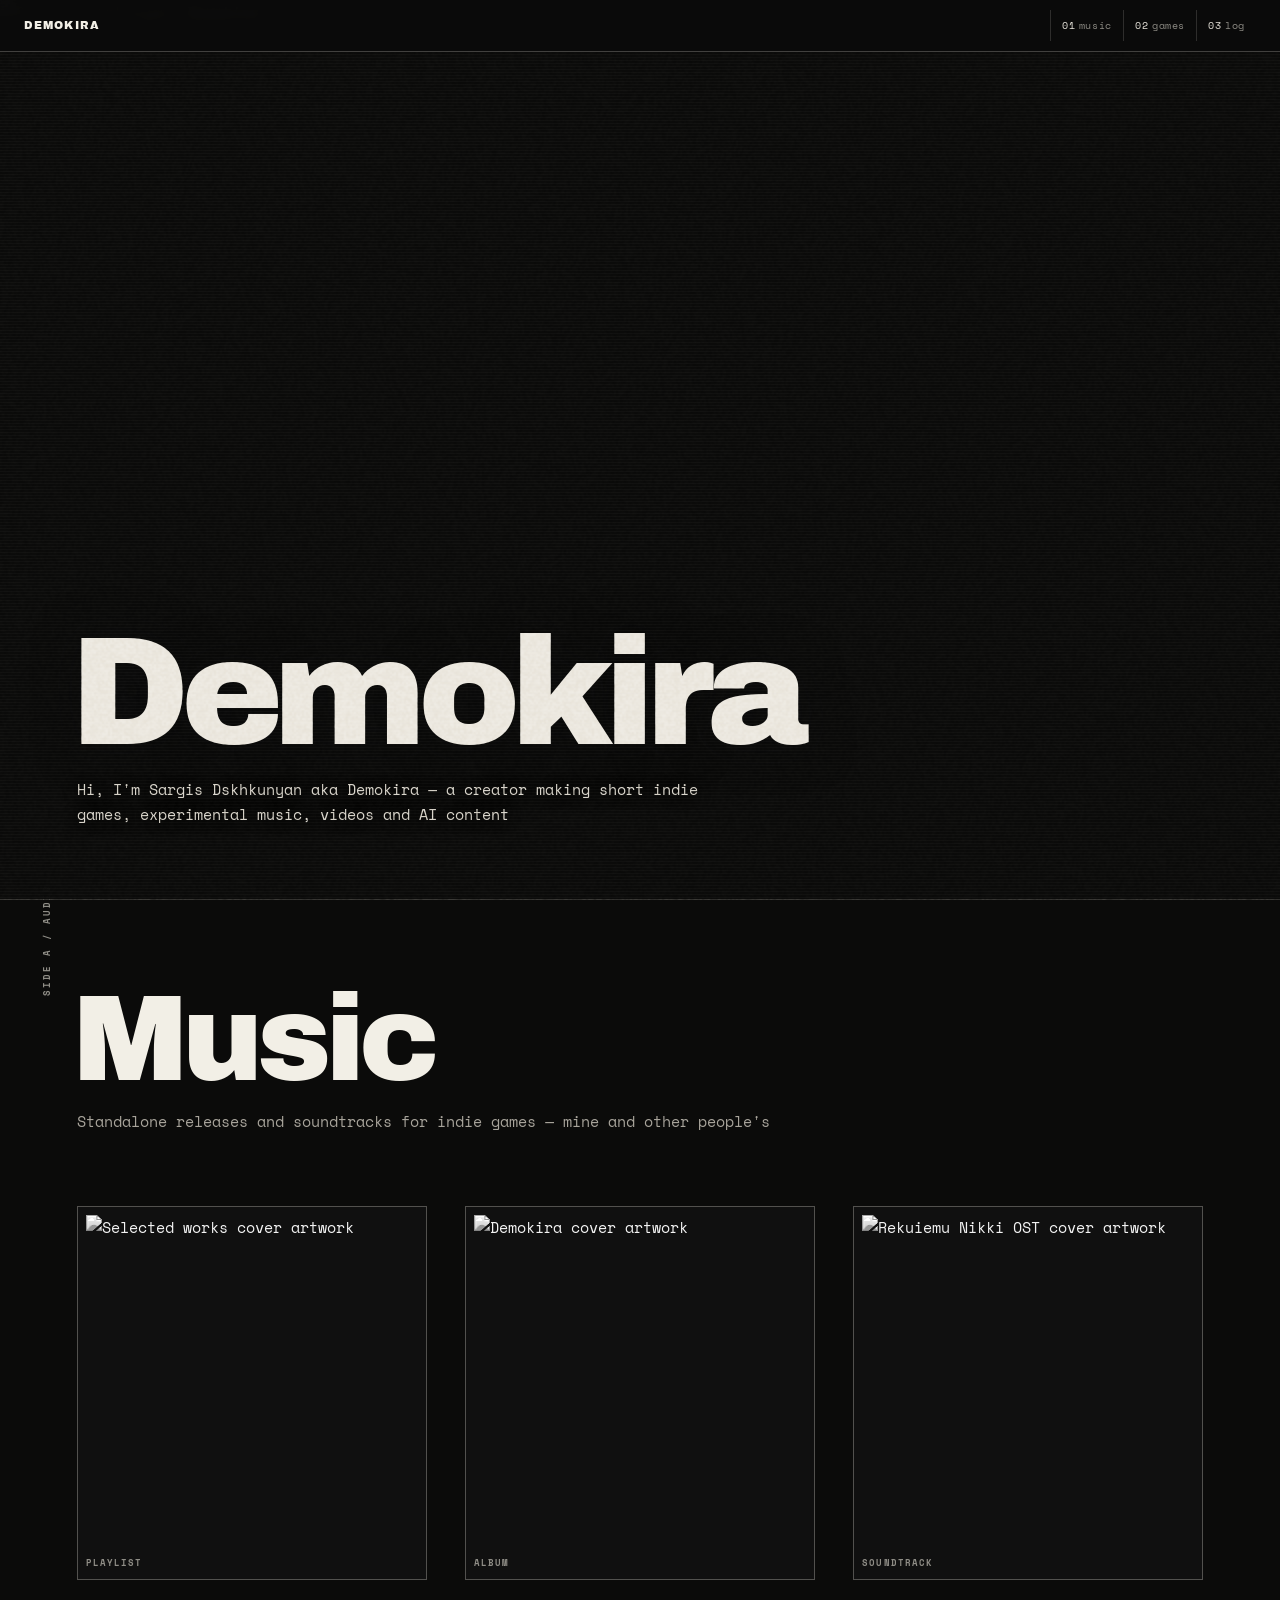
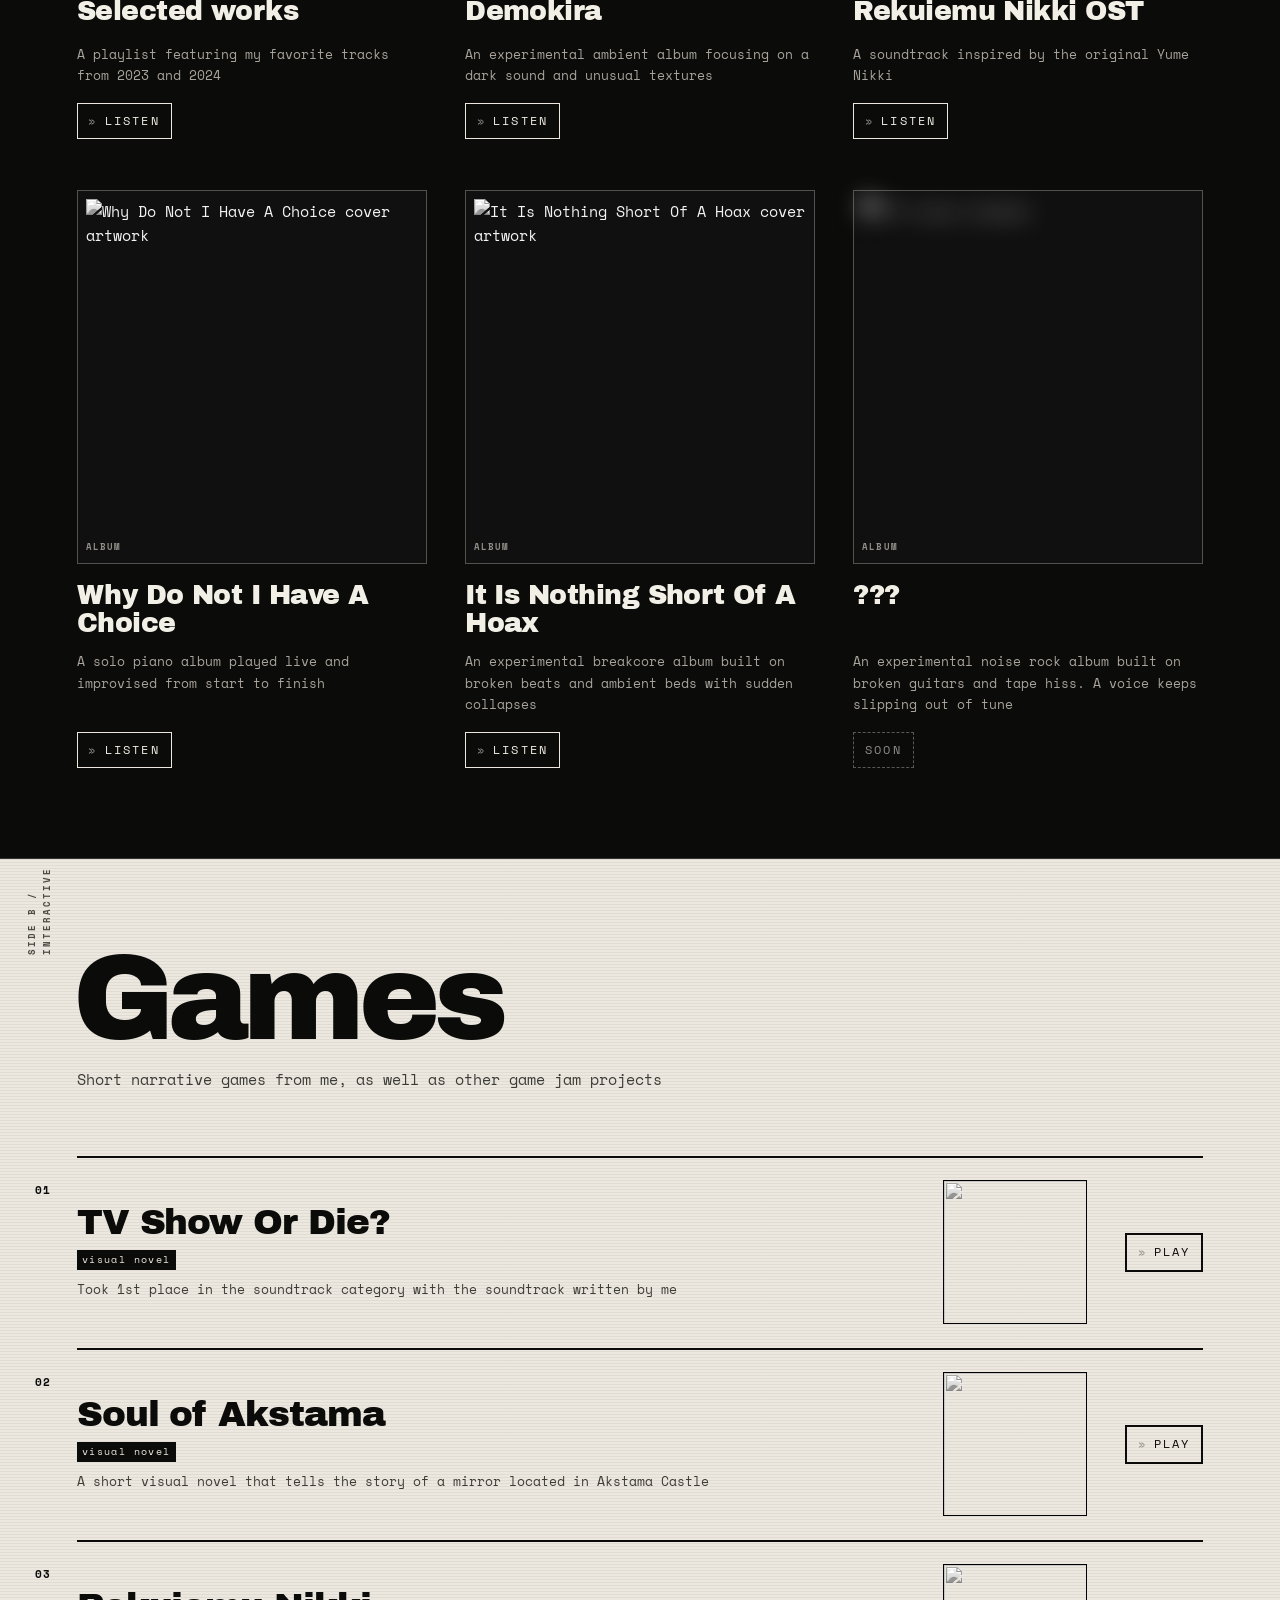
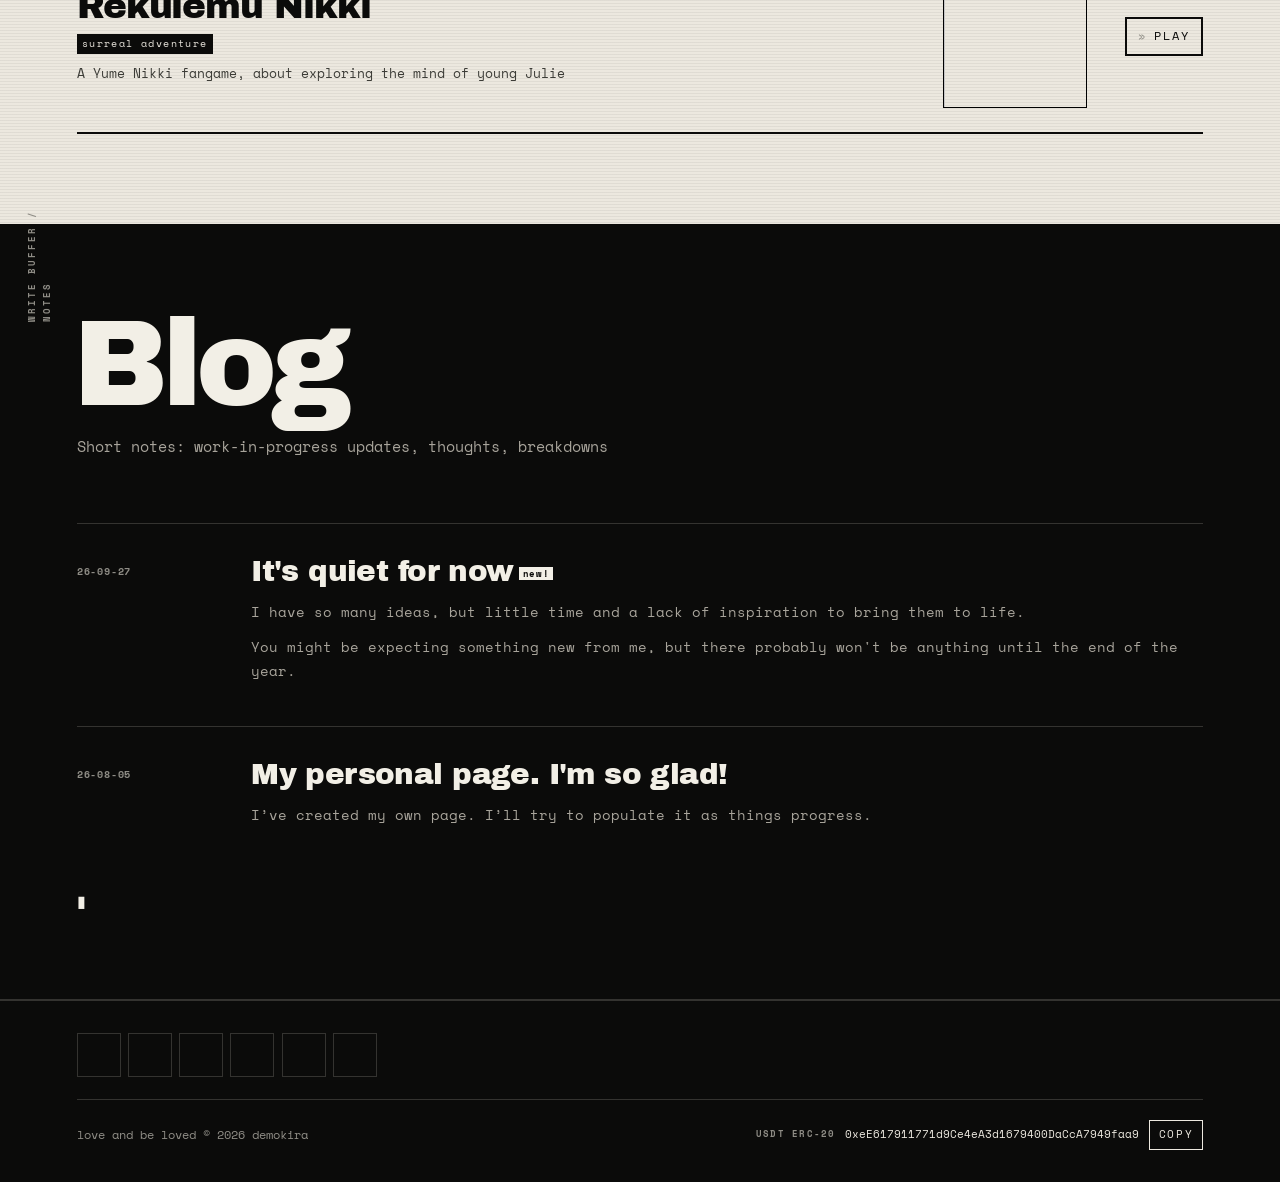
==== commit 33670fc4: "Portrait preview with wider intro" ====
--- a/preview.html
+++ b/preview.html
@@ -521,7 +521,7 @@
 }
 
 .portrait__body {
-  max-width: 58ch;
+  max-width: 50vw;
   margin: 1.4rem 0 0;
   color: #d8d4ca;
   font-family: "Space Mono", ui-monospace, monospace;
@@ -1681,7 +1681,7 @@
     <h1 class="portrait__title" id="site-title">Demokira</h1>
     <p class="portrait__body">Hi, I&#x27;m Sargis Dskhkunyan aka Demokira — a creator making short indie games, experimental music, videos and AI content</p>
   </div>
-</section><section aria-labelledby="music-heading" class="bill" id="music"><div class="bill__head"><p class="rail-label">side a / audio</p><h2 class="h-display" id="music-heading">Music</h2><p class="lede">Standalone releases and soundtracks for indie games — mine and other people&#x27;s</p></div><ol class="sleeves"><li class="sleeve"><figure class="sleeve__art"><img alt="Selected works cover artwork" height="512" loading="lazy" src="https://cdn.jsdelivr.net/gh/demokira/demokiras-page@preview-portrait/assets/covers/best-of.jpg" width="512"/><figcaption>playlist</figcaption></figure><div class="sleeve__meta"><h3>Selected works</h3><p class="sleeve__desc">A playlist featuring my favorite tracks from 2023 and 2024</p><a class="listen" href="https://demokira.bandcamp.com/album/the-best-of-demokira-23-24" rel="noopener noreferrer" target="_blank"><span aria-hidden="true">»</span> listen</a></div></li><li class="sleeve"><figure class="sleeve__art"><img alt="Demokira cover artwork" height="512" loading="lazy" src="https://cdn.jsdelivr.net/gh/demokira/demokiras-page@preview-portrait/assets/covers/demokira.jpg" width="512"/><figcaption>album</figcaption></figure><div class="sleeve__meta"><h3>Demokira</h3><p class="sleeve__desc">An experimental ambient album focusing on a dark sound and unusual textures</p><a class="listen" href="https://demokira.bandcamp.com/album/demokira" rel="noopener noreferrer" target="_blank"><span aria-hidden="true">»</span> listen</a></div></li><li class="sleeve"><figure class="sleeve__art"><img alt="Rekuiemu Nikki OST cover artwork" height="512" loading="lazy" src="https://cdn.jsdelivr.net/gh/demokira/demokiras-page@preview-portrait/assets/covers/rekuiemu-ost.jpg" width="512"/><figcaption>soundtrack</figcaption></figure><div class="sleeve__meta"><h3>Rekuiemu Nikki OST</h3><p class="sleeve__desc">A soundtrack inspired by the original Yume Nikki</p><a class="listen" href="https://demokira.bandcamp.com/album/rekuiemu-nikki-demo-ost" rel="noopener noreferrer" target="_blank"><span aria-hidden="true">»</span> listen</a></div></li><li class="sleeve"><figure class="sleeve__art"><img alt="Why Do Not I Have A Choice cover artwork" height="512" loading="lazy" src="https://cdn.jsdelivr.net/gh/demokira/demokiras-page@preview-portrait/assets/covers/choice.jpg" width="512"/><figcaption>album</figcaption></figure><div class="sleeve__meta"><h3>Why Do Not I Have A Choice</h3><p class="sleeve__desc">A solo piano album played live and improvised from start to finish</p><a class="listen" href="https://demokira.bandcamp.com/album/why-do-not-i-have-a-choice" rel="noopener noreferrer" target="_blank"><span aria-hidden="true">»</span> listen</a></div></li><li class="sleeve"><figure class="sleeve__art"><img alt="It Is Nothing Short Of A Hoax cover artwork" height="512" loading="lazy" src="https://cdn.jsdelivr.net/gh/demokira/demokiras-page@preview-portrait/assets/covers/hoax.jpg" width="512"/><figcaption>album</figcaption></figure><div class="sleeve__meta"><h3>It Is Nothing Short Of A Hoax</h3><p class="sleeve__desc">An experimental breakcore album built on broken beats and ambient beds with sudden collapses</p><a class="listen" href="https://demokira.bandcamp.com/album/it-is-nothing-short-of-a-hoax" rel="noopener noreferrer" target="_blank"><span aria-hidden="true">»</span> listen</a></div></li><li class="sleeve sleeve--upcoming"><figure class="sleeve__art"><img alt="??? cover artwork" height="512" loading="lazy" src="https://cdn.jsdelivr.net/gh/demokira/demokiras-page@preview-portrait/assets/covers/upcoming.jpg" width="512"/><figcaption>album</figcaption></figure><div class="sleeve__meta"><h3>???</h3><p class="sleeve__desc">An experimental noise rock album built on broken guitars and tape hiss. A voice keeps slipping out of tune</p><span class="listen listen--soon">soon</span></div></li></ol></section><section aria-labelledby="games-heading" class="inverse" id="games"><div class="inverse__head"><p class="rail-label rail-label--ink">side b / interactive</p><h2 class="h-display" id="games-heading">Games</h2><p class="lede lede--ink">Short narrative games from me, as well as other game jam projects</p></div><ol class="ledger"><li class="ledger__row"><span aria-hidden="true" class="ledger__idx">01</span><div class="ledger__body"><h3>TV Show Or Die?</h3><p class="stamp stamp--ink">visual novel</p><p class="ledger__desc">A short visual novel about a guy who gets into trouble for money. Took 1st place in the soundtrack category with the soundtrack written by me</p></div><img alt="" class="ledger__thumb" loading="lazy" src="https://cdn.jsdelivr.net/gh/demokira/demokiras-page@preview-portrait/assets/covers/tv-show.jpg"/><a class="play" href="https://demokira.itch.io/tv-show-or-die" rel="noopener noreferrer" target="_blank"><span aria-hidden="true">»</span> play</a></li><li class="ledger__row"><span aria-hidden="true" class="ledger__idx">02</span><div class="ledger__body"><h3>Soul of Akstama</h3><p class="stamp stamp--ink">visual novel</p><p class="ledger__desc">A short visual novel that tells the story of a mirror located in Akstama Castle</p></div><img alt="" class="ledger__thumb" loading="lazy" src="https://cdn.jsdelivr.net/gh/demokira/demokiras-page@preview-portrait/assets/covers/soul-of-akstama.jpg"/><a class="play" href="https://demokira.itch.io/soul-of-akstama" rel="noopener noreferrer" target="_blank"><span aria-hidden="true">»</span> play</a></li><li class="ledger__row"><span aria-hidden="true" class="ledger__idx">03</span><div class="ledger__body"><h3>Rekuiemu Nikki</h3><p class="stamp stamp--ink">surreal adventure</p><p class="ledger__desc">A Yume Nikki fangame, about exploring the mind of young Julie</p></div><img alt="" class="ledger__thumb" loading="lazy" src="https://cdn.jsdelivr.net/gh/demokira/demokiras-page@preview-portrait/assets/covers/rekuiemu-nikki.jpg"/><a class="play" href="https://eklsn.itch.io/reknikki" rel="noopener noreferrer" target="_blank"><span aria-hidden="true">»</span> play</a></li></ol></section><section aria-labelledby="log-heading" class="log" id="log"><div class="log__head"><p class="rail-label">write buffer / notes</p><h2 class="h-display" id="log-heading">Blog</h2><p class="lede">Short notes: work-in-progress updates, thoughts, breakdowns</p></div><ol class="log__list"><li class="entry"><time class="entry__date" datetime="2026-09-27">26-09-27</time><div class="entry__body"><h3>It&#x27;s quiet for now<span class="new">new!</span></h3><p>I have so many ideas, but little time and a lack of inspiration to bring them to life.</p><p>You might be expecting something new from me, but there probably won&#x27;t be anything until the end of the year.</p></div></li><li class="entry"><time class="entry__date" datetime="2026-08-05">26-08-05</time><div class="entry__body"><h3>My personal page. I&#x27;m so glad!</h3><p>I’ve created my own page. I’ll try to populate it as things progress.</p></div></li></ol><p aria-hidden="true" class="log__cursor">▮</p></section></main><footer class="foot"><div class="foot__top"><ul aria-label="Channels" class="foot__channels"><li><a aria-label="youtube" href="https://www.youtube.com/@demokira" rel="noopener noreferrer" target="_blank" title="youtube"><span aria-hidden="true" class="foot__icon foot__icon--youtube"></span></a></li><li><a aria-label="itch.io" href="https://demokira.itch.io" rel="noopener noreferrer" target="_blank" title="itch.io"><span aria-hidden="true" class="foot__icon foot__icon--itchdotio"></span></a></li><li><a aria-label="bandcamp" href="https://demokira.bandcamp.com" rel="noopener noreferrer" target="_blank" title="bandcamp"><span aria-hidden="true" class="foot__icon foot__icon--bandcamp"></span></a></li><li><a aria-label="tiktok" href="https://www.tiktok.com/@demokira_?_r=1&amp;_t=ZS-98bt2Kt1skm" rel="noopener noreferrer" target="_blank" title="tiktok"><span aria-hidden="true" class="foot__icon foot__icon--tiktok"></span></a></li><li><a aria-label="instagram" href="https://www.instagram.com/srgsdshkhnn" rel="noopener noreferrer" target="_blank" title="instagram"><span aria-hidden="true" class="foot__icon foot__icon--instagram"></span></a></li><li><a aria-label="email" href="mailto:sargis.dshkhunyan@gmail.com" rel="noopener noreferrer" title="email"><span aria-hidden="true" class="foot__icon foot__icon--email"></span></a></li></ul></div><div class="foot__bottom"><p class="foot__line">love and be loved © 2026 demokira</p><div class="foot__wallet"><span class="foot__wallet-label">USDT ERC-20</span><code class="foot__wallet-value">0xeE617911771d9Ce4eA3d1679400DaCcA7949faa9</code><button class="wallet-key" type="button">copy</button></div></div></footer></div>
+</section><section aria-labelledby="music-heading" class="bill" id="music"><div class="bill__head"><p class="rail-label">side a / audio</p><h2 class="h-display" id="music-heading">Music</h2><p class="lede">Standalone releases and soundtracks for indie games — mine and other people&#x27;s</p></div><ol class="sleeves"><li class="sleeve"><figure class="sleeve__art"><img alt="Selected works cover artwork" height="512" loading="lazy" src="https://cdn.jsdelivr.net/gh/demokira/demokiras-page@preview-portrait/assets/covers/best-of.jpg" width="512"/><figcaption>playlist</figcaption></figure><div class="sleeve__meta"><h3>Selected works</h3><p class="sleeve__desc">A playlist featuring my favorite tracks from 2023 and 2024</p><a class="listen" href="https://demokira.bandcamp.com/album/the-best-of-demokira-23-24" rel="noopener noreferrer" target="_blank"><span aria-hidden="true">»</span> listen</a></div></li><li class="sleeve"><figure class="sleeve__art"><img alt="Demokira cover artwork" height="512" loading="lazy" src="https://cdn.jsdelivr.net/gh/demokira/demokiras-page@preview-portrait/assets/covers/demokira.jpg" width="512"/><figcaption>album</figcaption></figure><div class="sleeve__meta"><h3>Demokira</h3><p class="sleeve__desc">An experimental ambient album focusing on a dark sound and unusual textures</p><a class="listen" href="https://demokira.bandcamp.com/album/demokira" rel="noopener noreferrer" target="_blank"><span aria-hidden="true">»</span> listen</a></div></li><li class="sleeve"><figure class="sleeve__art"><img alt="Rekuiemu Nikki OST cover artwork" height="512" loading="lazy" src="https://cdn.jsdelivr.net/gh/demokira/demokiras-page@preview-portrait/assets/covers/rekuiemu-ost.jpg" width="512"/><figcaption>soundtrack</figcaption></figure><div class="sleeve__meta"><h3>Rekuiemu Nikki OST</h3><p class="sleeve__desc">A soundtrack inspired by the original Yume Nikki</p><a class="listen" href="https://demokira.bandcamp.com/album/rekuiemu-nikki-demo-ost" rel="noopener noreferrer" target="_blank"><span aria-hidden="true">»</span> listen</a></div></li><li class="sleeve"><figure class="sleeve__art"><img alt="Why Do Not I Have A Choice cover artwork" height="512" loading="lazy" src="https://cdn.jsdelivr.net/gh/demokira/demokiras-page@preview-portrait/assets/covers/choice.jpg" width="512"/><figcaption>album</figcaption></figure><div class="sleeve__meta"><h3>Why Do Not I Have A Choice</h3><p class="sleeve__desc">A solo piano album played live and improvised from start to finish</p><a class="listen" href="https://demokira.bandcamp.com/album/why-do-not-i-have-a-choice" rel="noopener noreferrer" target="_blank"><span aria-hidden="true">»</span> listen</a></div></li><li class="sleeve"><figure class="sleeve__art"><img alt="It Is Nothing Short Of A Hoax cover artwork" height="512" loading="lazy" src="https://cdn.jsdelivr.net/gh/demokira/demokiras-page@preview-portrait/assets/covers/hoax.jpg" width="512"/><figcaption>album</figcaption></figure><div class="sleeve__meta"><h3>It Is Nothing Short Of A Hoax</h3><p class="sleeve__desc">An experimental breakcore album built on broken beats and ambient beds with sudden collapses</p><a class="listen" href="https://demokira.bandcamp.com/album/it-is-nothing-short-of-a-hoax" rel="noopener noreferrer" target="_blank"><span aria-hidden="true">»</span> listen</a></div></li><li class="sleeve sleeve--upcoming"><figure class="sleeve__art"><img alt="??? cover artwork" height="512" loading="lazy" src="https://cdn.jsdelivr.net/gh/demokira/demokiras-page@preview-portrait/assets/covers/upcoming.jpg" width="512"/><figcaption>album</figcaption></figure><div class="sleeve__meta"><h3>???</h3><p class="sleeve__desc">An experimental noise rock album built on broken guitars and tape hiss. A voice keeps slipping out of tune</p><span class="listen listen--soon">soon</span></div></li></ol></section><section aria-labelledby="games-heading" class="inverse" id="games"><div class="inverse__head"><p class="rail-label rail-label--ink">side b / interactive</p><h2 class="h-display" id="games-heading">Games</h2><p class="lede lede--ink">Short narrative games from me, as well as other game jam projects</p></div><ol class="ledger"><li class="ledger__row"><span aria-hidden="true" class="ledger__idx">01</span><div class="ledger__body"><h3>TV Show Or Die?</h3><p class="stamp stamp--ink">visual novel</p><p class="ledger__desc">Took 1st place in the soundtrack category with the soundtrack written by me</p></div><img alt="" class="ledger__thumb" loading="lazy" src="https://cdn.jsdelivr.net/gh/demokira/demokiras-page@preview-portrait/assets/covers/tv-show.jpg"/><a class="play" href="https://demokira.itch.io/tv-show-or-die" rel="noopener noreferrer" target="_blank"><span aria-hidden="true">»</span> play</a></li><li class="ledger__row"><span aria-hidden="true" class="ledger__idx">02</span><div class="ledger__body"><h3>Soul of Akstama</h3><p class="stamp stamp--ink">visual novel</p><p class="ledger__desc">A short visual novel that tells the story of a mirror located in Akstama Castle</p></div><img alt="" class="ledger__thumb" loading="lazy" src="https://cdn.jsdelivr.net/gh/demokira/demokiras-page@preview-portrait/assets/covers/soul-of-akstama.jpg"/><a class="play" href="https://demokira.itch.io/soul-of-akstama" rel="noopener noreferrer" target="_blank"><span aria-hidden="true">»</span> play</a></li><li class="ledger__row"><span aria-hidden="true" class="ledger__idx">03</span><div class="ledger__body"><h3>Rekuiemu Nikki</h3><p class="stamp stamp--ink">surreal adventure</p><p class="ledger__desc">A Yume Nikki fangame, about exploring the mind of young Julie</p></div><img alt="" class="ledger__thumb" loading="lazy" src="https://cdn.jsdelivr.net/gh/demokira/demokiras-page@preview-portrait/assets/covers/rekuiemu-nikki.jpg"/><a class="play" href="https://eklsn.itch.io/reknikki" rel="noopener noreferrer" target="_blank"><span aria-hidden="true">»</span> play</a></li></ol></section><section aria-labelledby="log-heading" class="log" id="log"><div class="log__head"><p class="rail-label">write buffer / notes</p><h2 class="h-display" id="log-heading">Blog</h2><p class="lede">Short notes: work-in-progress updates, thoughts, breakdowns</p></div><ol class="log__list"><li class="entry"><time class="entry__date" datetime="2026-09-27">26-09-27</time><div class="entry__body"><h3>It&#x27;s quiet for now<span class="new">new!</span></h3><p>I have so many ideas, but little time and a lack of inspiration to bring them to life.</p><p>You might be expecting something new from me, but there probably won&#x27;t be anything until the end of the year.</p></div></li><li class="entry"><time class="entry__date" datetime="2026-08-05">26-08-05</time><div class="entry__body"><h3>My personal page. I&#x27;m so glad!</h3><p>I’ve created my own page. I’ll try to populate it as things progress.</p></div></li></ol><p aria-hidden="true" class="log__cursor">▮</p></section></main><footer class="foot"><div class="foot__top"><ul aria-label="Channels" class="foot__channels"><li><a aria-label="youtube" href="https://www.youtube.com/@demokira" rel="noopener noreferrer" target="_blank" title="youtube"><span aria-hidden="true" class="foot__icon foot__icon--youtube"></span></a></li><li><a aria-label="itch.io" href="https://demokira.itch.io" rel="noopener noreferrer" target="_blank" title="itch.io"><span aria-hidden="true" class="foot__icon foot__icon--itchdotio"></span></a></li><li><a aria-label="bandcamp" href="https://demokira.bandcamp.com" rel="noopener noreferrer" target="_blank" title="bandcamp"><span aria-hidden="true" class="foot__icon foot__icon--bandcamp"></span></a></li><li><a aria-label="tiktok" href="https://www.tiktok.com/@demokira_?_r=1&amp;_t=ZS-98bt2Kt1skm" rel="noopener noreferrer" target="_blank" title="tiktok"><span aria-hidden="true" class="foot__icon foot__icon--tiktok"></span></a></li><li><a aria-label="instagram" href="https://www.instagram.com/srgsdshkhnn" rel="noopener noreferrer" target="_blank" title="instagram"><span aria-hidden="true" class="foot__icon foot__icon--instagram"></span></a></li><li><a aria-label="email" href="mailto:sargis.dshkhunyan@gmail.com" rel="noopener noreferrer" title="email"><span aria-hidden="true" class="foot__icon foot__icon--email"></span></a></li></ul></div><div class="foot__bottom"><p class="foot__line">love and be loved © 2026 demokira</p><div class="foot__wallet"><span class="foot__wallet-label">USDT ERC-20</span><code class="foot__wallet-value">0xeE617911771d9Ce4eA3d1679400DaCcA7949faa9</code><button class="wallet-key" type="button">copy</button></div></div></footer></div>
 <script>
 (function () {
   "use strict";
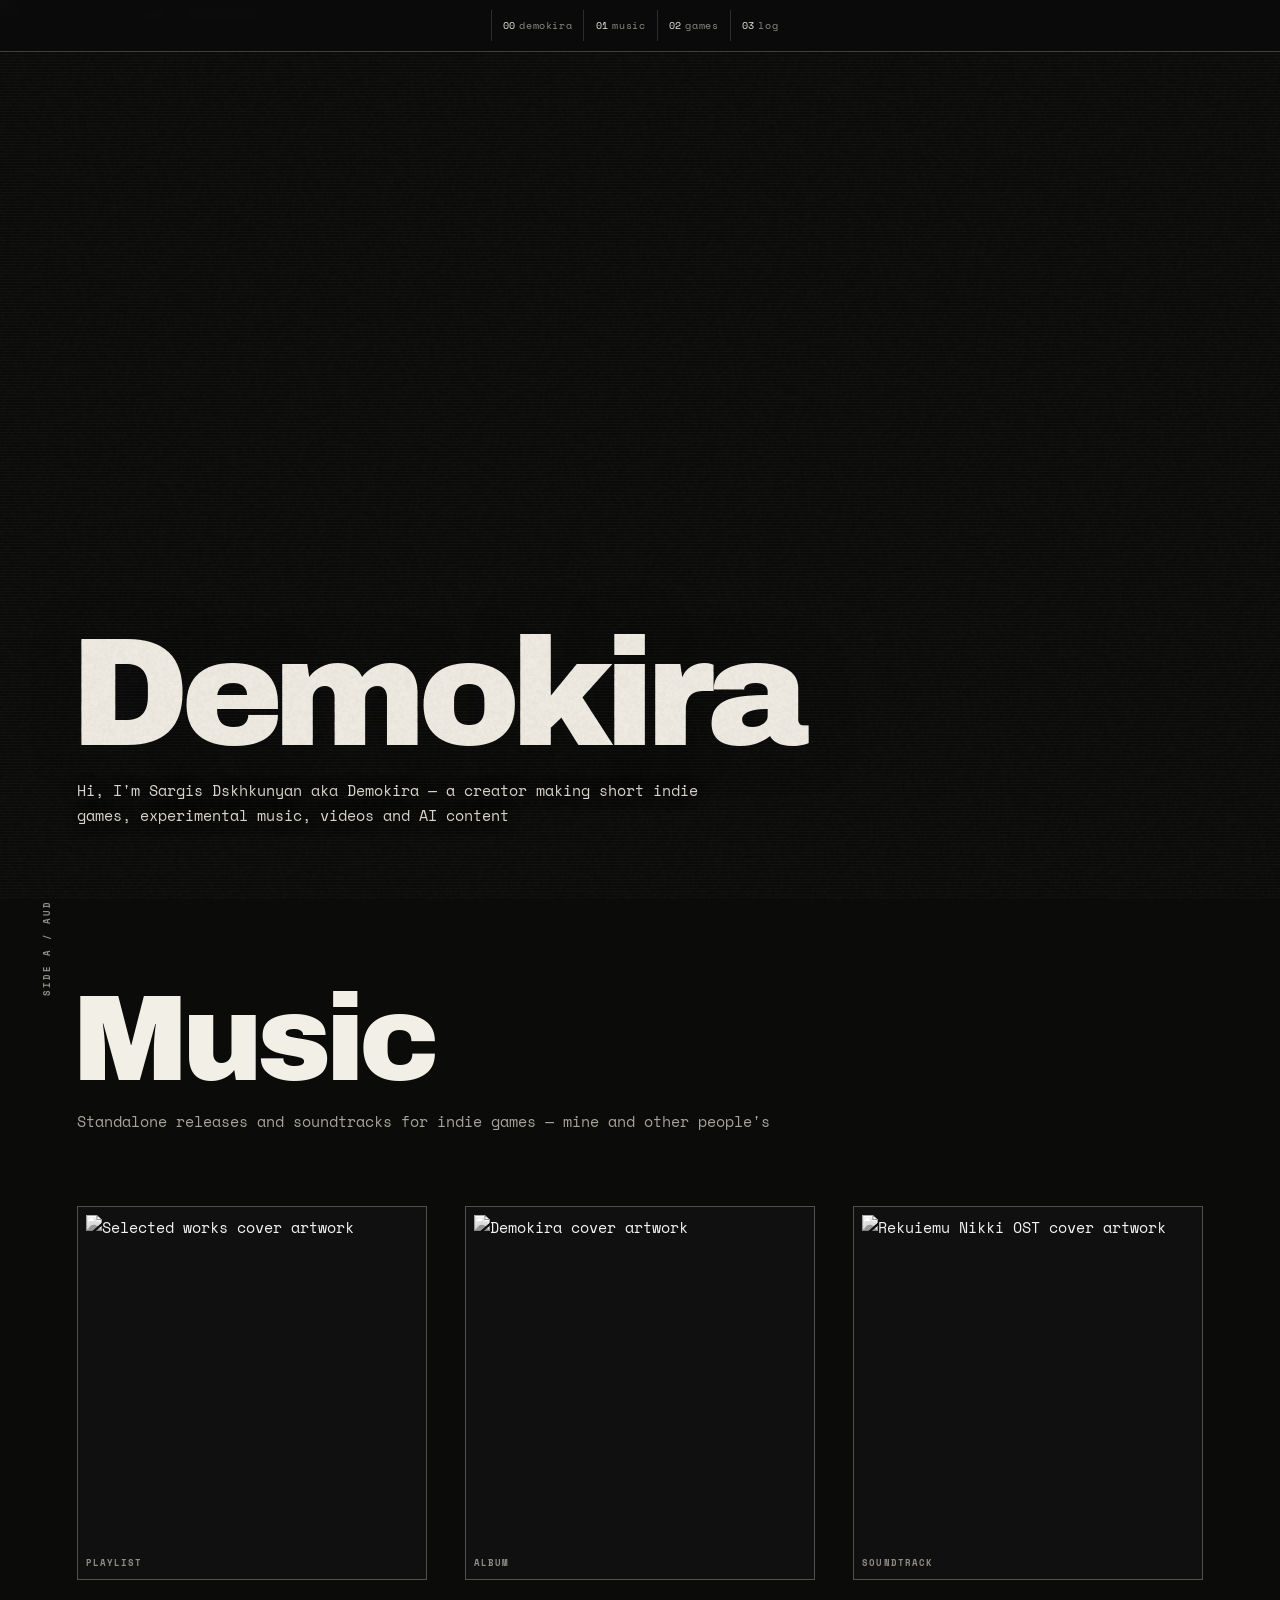
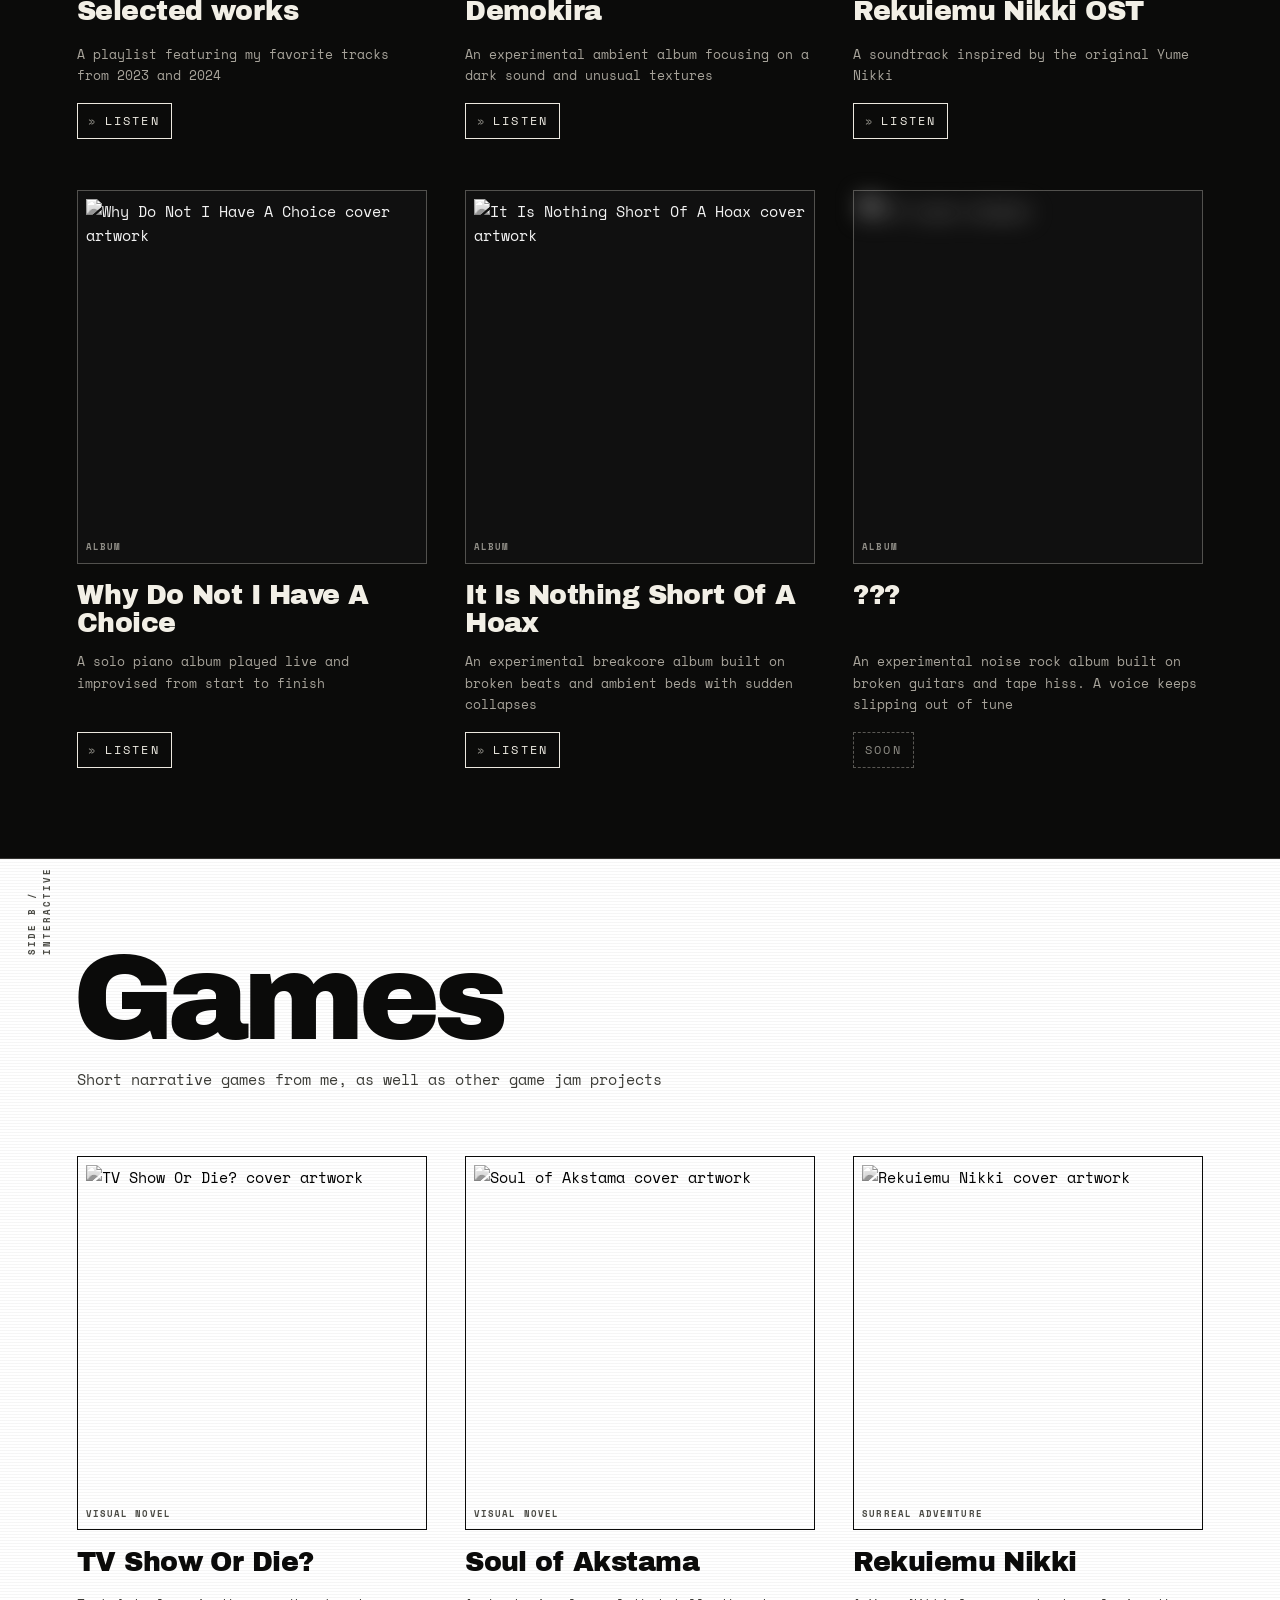
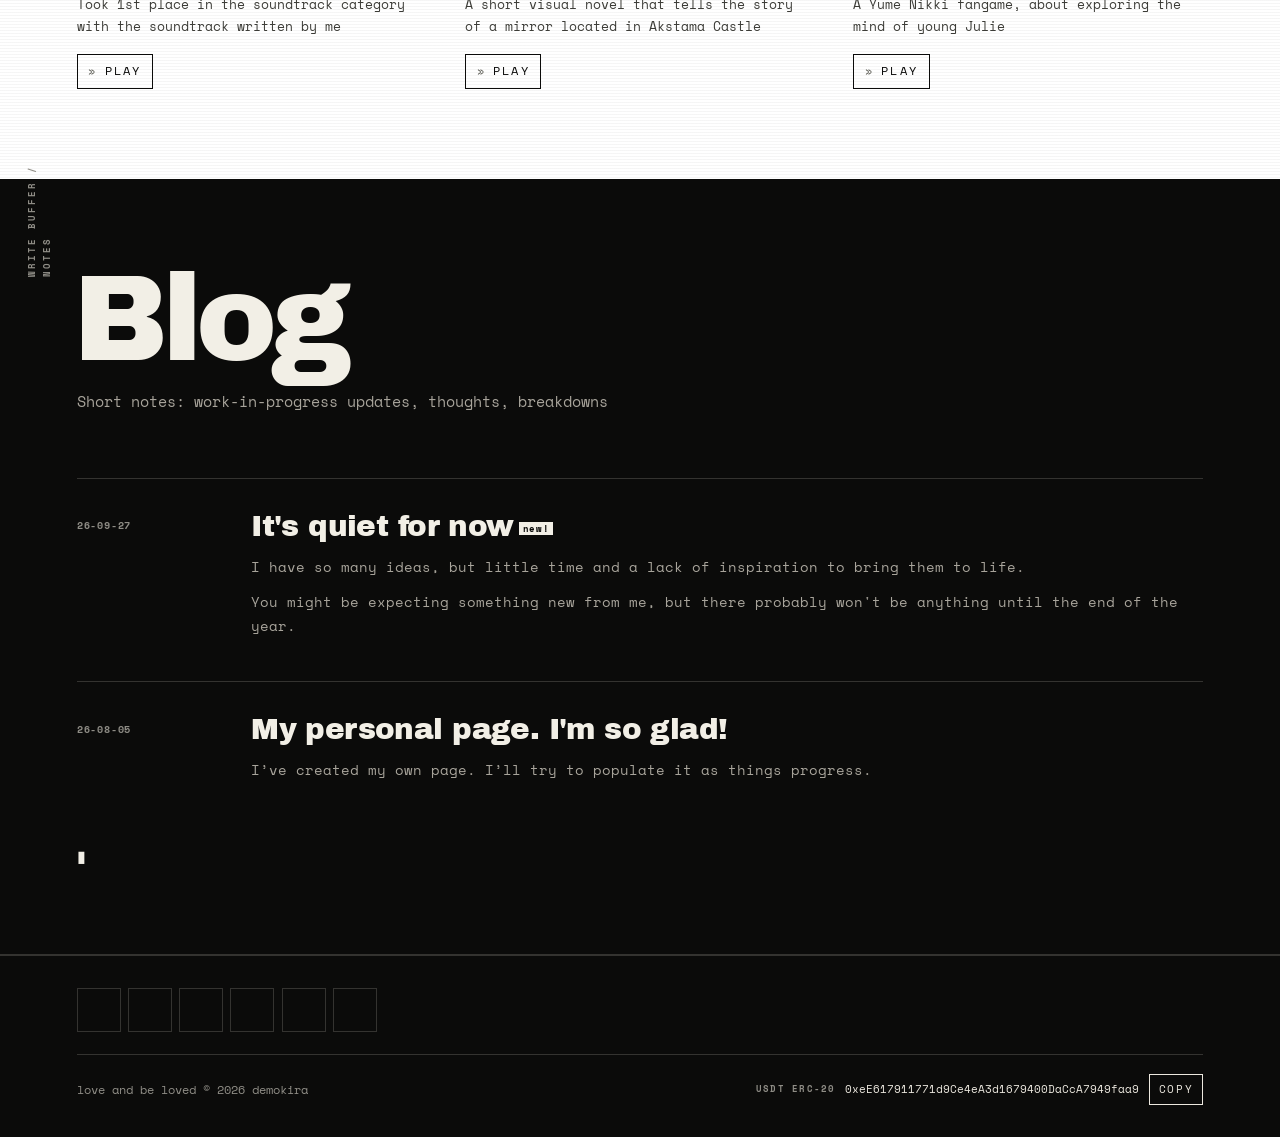
==== commit 416b9063: "White games preview" ====
--- a/preview.html
+++ b/preview.html
@@ -21,7 +21,7 @@
 <link rel="preconnect" href="https://fonts.googleapis.com">
 <link rel="preconnect" href="https://fonts.gstatic.com">
 <style>
-@import url('https://fonts.googleapis.com/css2?family=Archivo+Black&family=Space+Mono:ital,wght@0,400;0,700;1,400&display=swap');
+@import url('https://fonts.googleapis.com/css2?family=Archivo+Black&family=Archivo:wght@400;500&family=Space+Mono:ital,wght@0,400;0,700;1,400&display=swap');
 
 *, *::before, *::after { box-sizing: border-box; }
 html, body { margin: 0; padding: 0; }
@@ -400,10 +400,10 @@
   display: inline-flex;
   align-items: center;
   color: var(--chalk);
-  font-family: "Archivo Black", "Arial Black", sans-serif;
-  font-size: 11px;
+  font-family: "Archivo", "Helvetica Neue", Arial, sans-serif;
+  font-size: 12px;
   font-weight: 400;
-  letter-spacing: 0.1em;
+  letter-spacing: 0.08em;
   text-decoration: none;
   text-transform: uppercase;
 }
@@ -415,7 +415,7 @@
 
 .bar__nav {
   display: flex;
-  margin-left: auto;
+  margin: 0 auto;
   gap: 0;
 }
 
@@ -456,7 +456,6 @@
   padding: calc(var(--bar-h) + 3rem) clamp(1.1rem, 6vw, 5.5rem)
     clamp(2.5rem, 8vh, 5rem);
   overflow: hidden;
-  border-bottom: 1px solid var(--line);
   background: var(--ink);
 }
 
@@ -480,8 +479,8 @@
   background:
     linear-gradient(
       to top,
-      rgba(11, 11, 10, 0.96) 0%,
-      rgba(11, 11, 10, 0.82) 26%,
+      #0b0b0a 0%,
+      rgba(11, 11, 10, 0.9) 22%,
       rgba(11, 11, 10, 0.18) 62%,
       rgba(11, 11, 10, 0.22) 100%
     ),
@@ -1056,6 +1055,60 @@
   color: var(--ink);
 }
 
+.inverse--games {
+  background-color: #ffffff;
+  background-image: repeating-linear-gradient(
+    to bottom,
+    rgba(11, 11, 10, 0.04) 0px,
+    rgba(11, 11, 10, 0.04) 1px,
+    rgba(255, 255, 255, 0) 1px,
+    rgba(255, 255, 255, 0) 3px
+  );
+}
+
+.inverse--games .sleeve__art {
+  border-color: var(--ink);
+  background: transparent;
+}
+
+.inverse--games .sleeve__art figcaption {
+  color: #4a4a44;
+}
+
+.inverse--games .sleeve__meta h3 {
+  color: var(--ink);
+}
+
+.inverse--games .sleeve__desc {
+  color: #3c3c37;
+}
+
+.inverse--games .sleeve:hover .sleeve__art {
+  border-color: var(--ink);
+}
+
+.inverse--games .play {
+  justify-self: start;
+  margin: 1rem 0 0;
+  padding: 0.55em 0.85em;
+  border-width: 1px;
+  font-size: 0.78rem;
+  letter-spacing: 0.18em;
+}
+
+.inverse--games .play span {
+  color: #5a5a52;
+}
+
+.inverse--games .play:hover {
+  background: var(--ink);
+  color: var(--chalk);
+}
+
+.inverse--games .play:hover span {
+  color: var(--chalk);
+}
+
 .inverse__head {
   margin-bottom: clamp(2.5rem, 6vw, 4rem);
 }
@@ -1488,7 +1541,7 @@
 }
 @media (max-width: 1000px) {
   .bar__nav {
-    margin-left: auto;
+    margin: 0 auto;
   }
 }
 
@@ -1675,13 +1728,22 @@
 </style>
 </head>
 <body>
-<div class="dk" id="top"><canvas aria-hidden="true" class="grain-field"></canvas><header class="bar"><a class="brand" href="#top">DEMOKIRA</a><nav aria-label="Sections" class="bar__nav"><a href="#music"><span class="nav__num">01</span><span class="nav__word">music</span></a><a href="#games"><span class="nav__num">02</span><span class="nav__word">games</span></a><a href="#log"><span class="nav__num">03</span><span class="nav__word">log</span></a></nav></header><main><section class="portrait" id="signal" aria-labelledby="site-title">
+<div class="dk" id="top"><canvas aria-hidden="true" class="grain-field"></canvas><header class="bar"><nav aria-label="Sections" class="bar__nav"><a href="#top"><span class="nav__num">00</span><span class="nav__word">demokira</span></a><a href="#music"><span class="nav__num">01</span><span class="nav__word">music</span></a><a href="#games"><span class="nav__num">02</span><span class="nav__word">games</span></a><a href="#log"><span class="nav__num">03</span><span class="nav__word">log</span></a></nav></header><main><section class="portrait" id="signal" aria-labelledby="site-title">
   <img alt="Sargis Dskhkunyan, Demokira" class="portrait__img" src="https://cdn.jsdelivr.net/gh/demokira/demokiras-page@preview-portrait/assets/artist.jpg"/>
   <div class="portrait__copy">
     <h1 class="portrait__title" id="site-title">Demokira</h1>
     <p class="portrait__body">Hi, I&#x27;m Sargis Dskhkunyan aka Demokira — a creator making short indie games, experimental music, videos and AI content</p>
   </div>
-</section><section aria-labelledby="music-heading" class="bill" id="music"><div class="bill__head"><p class="rail-label">side a / audio</p><h2 class="h-display" id="music-heading">Music</h2><p class="lede">Standalone releases and soundtracks for indie games — mine and other people&#x27;s</p></div><ol class="sleeves"><li class="sleeve"><figure class="sleeve__art"><img alt="Selected works cover artwork" height="512" loading="lazy" src="https://cdn.jsdelivr.net/gh/demokira/demokiras-page@preview-portrait/assets/covers/best-of.jpg" width="512"/><figcaption>playlist</figcaption></figure><div class="sleeve__meta"><h3>Selected works</h3><p class="sleeve__desc">A playlist featuring my favorite tracks from 2023 and 2024</p><a class="listen" href="https://demokira.bandcamp.com/album/the-best-of-demokira-23-24" rel="noopener noreferrer" target="_blank"><span aria-hidden="true">»</span> listen</a></div></li><li class="sleeve"><figure class="sleeve__art"><img alt="Demokira cover artwork" height="512" loading="lazy" src="https://cdn.jsdelivr.net/gh/demokira/demokiras-page@preview-portrait/assets/covers/demokira.jpg" width="512"/><figcaption>album</figcaption></figure><div class="sleeve__meta"><h3>Demokira</h3><p class="sleeve__desc">An experimental ambient album focusing on a dark sound and unusual textures</p><a class="listen" href="https://demokira.bandcamp.com/album/demokira" rel="noopener noreferrer" target="_blank"><span aria-hidden="true">»</span> listen</a></div></li><li class="sleeve"><figure class="sleeve__art"><img alt="Rekuiemu Nikki OST cover artwork" height="512" loading="lazy" src="https://cdn.jsdelivr.net/gh/demokira/demokiras-page@preview-portrait/assets/covers/rekuiemu-ost.jpg" width="512"/><figcaption>soundtrack</figcaption></figure><div class="sleeve__meta"><h3>Rekuiemu Nikki OST</h3><p class="sleeve__desc">A soundtrack inspired by the original Yume Nikki</p><a class="listen" href="https://demokira.bandcamp.com/album/rekuiemu-nikki-demo-ost" rel="noopener noreferrer" target="_blank"><span aria-hidden="true">»</span> listen</a></div></li><li class="sleeve"><figure class="sleeve__art"><img alt="Why Do Not I Have A Choice cover artwork" height="512" loading="lazy" src="https://cdn.jsdelivr.net/gh/demokira/demokiras-page@preview-portrait/assets/covers/choice.jpg" width="512"/><figcaption>album</figcaption></figure><div class="sleeve__meta"><h3>Why Do Not I Have A Choice</h3><p class="sleeve__desc">A solo piano album played live and improvised from start to finish</p><a class="listen" href="https://demokira.bandcamp.com/album/why-do-not-i-have-a-choice" rel="noopener noreferrer" target="_blank"><span aria-hidden="true">»</span> listen</a></div></li><li class="sleeve"><figure class="sleeve__art"><img alt="It Is Nothing Short Of A Hoax cover artwork" height="512" loading="lazy" src="https://cdn.jsdelivr.net/gh/demokira/demokiras-page@preview-portrait/assets/covers/hoax.jpg" width="512"/><figcaption>album</figcaption></figure><div class="sleeve__meta"><h3>It Is Nothing Short Of A Hoax</h3><p class="sleeve__desc">An experimental breakcore album built on broken beats and ambient beds with sudden collapses</p><a class="listen" href="https://demokira.bandcamp.com/album/it-is-nothing-short-of-a-hoax" rel="noopener noreferrer" target="_blank"><span aria-hidden="true">»</span> listen</a></div></li><li class="sleeve sleeve--upcoming"><figure class="sleeve__art"><img alt="??? cover artwork" height="512" loading="lazy" src="https://cdn.jsdelivr.net/gh/demokira/demokiras-page@preview-portrait/assets/covers/upcoming.jpg" width="512"/><figcaption>album</figcaption></figure><div class="sleeve__meta"><h3>???</h3><p class="sleeve__desc">An experimental noise rock album built on broken guitars and tape hiss. A voice keeps slipping out of tune</p><span class="listen listen--soon">soon</span></div></li></ol></section><section aria-labelledby="games-heading" class="inverse" id="games"><div class="inverse__head"><p class="rail-label rail-label--ink">side b / interactive</p><h2 class="h-display" id="games-heading">Games</h2><p class="lede lede--ink">Short narrative games from me, as well as other game jam projects</p></div><ol class="ledger"><li class="ledger__row"><span aria-hidden="true" class="ledger__idx">01</span><div class="ledger__body"><h3>TV Show Or Die?</h3><p class="stamp stamp--ink">visual novel</p><p class="ledger__desc">Took 1st place in the soundtrack category with the soundtrack written by me</p></div><img alt="" class="ledger__thumb" loading="lazy" src="https://cdn.jsdelivr.net/gh/demokira/demokiras-page@preview-portrait/assets/covers/tv-show.jpg"/><a class="play" href="https://demokira.itch.io/tv-show-or-die" rel="noopener noreferrer" target="_blank"><span aria-hidden="true">»</span> play</a></li><li class="ledger__row"><span aria-hidden="true" class="ledger__idx">02</span><div class="ledger__body"><h3>Soul of Akstama</h3><p class="stamp stamp--ink">visual novel</p><p class="ledger__desc">A short visual novel that tells the story of a mirror located in Akstama Castle</p></div><img alt="" class="ledger__thumb" loading="lazy" src="https://cdn.jsdelivr.net/gh/demokira/demokiras-page@preview-portrait/assets/covers/soul-of-akstama.jpg"/><a class="play" href="https://demokira.itch.io/soul-of-akstama" rel="noopener noreferrer" target="_blank"><span aria-hidden="true">»</span> play</a></li><li class="ledger__row"><span aria-hidden="true" class="ledger__idx">03</span><div class="ledger__body"><h3>Rekuiemu Nikki</h3><p class="stamp stamp--ink">surreal adventure</p><p class="ledger__desc">A Yume Nikki fangame, about exploring the mind of young Julie</p></div><img alt="" class="ledger__thumb" loading="lazy" src="https://cdn.jsdelivr.net/gh/demokira/demokiras-page@preview-portrait/assets/covers/rekuiemu-nikki.jpg"/><a class="play" href="https://eklsn.itch.io/reknikki" rel="noopener noreferrer" target="_blank"><span aria-hidden="true">»</span> play</a></li></ol></section><section aria-labelledby="log-heading" class="log" id="log"><div class="log__head"><p class="rail-label">write buffer / notes</p><h2 class="h-display" id="log-heading">Blog</h2><p class="lede">Short notes: work-in-progress updates, thoughts, breakdowns</p></div><ol class="log__list"><li class="entry"><time class="entry__date" datetime="2026-09-27">26-09-27</time><div class="entry__body"><h3>It&#x27;s quiet for now<span class="new">new!</span></h3><p>I have so many ideas, but little time and a lack of inspiration to bring them to life.</p><p>You might be expecting something new from me, but there probably won&#x27;t be anything until the end of the year.</p></div></li><li class="entry"><time class="entry__date" datetime="2026-08-05">26-08-05</time><div class="entry__body"><h3>My personal page. I&#x27;m so glad!</h3><p>I’ve created my own page. I’ll try to populate it as things progress.</p></div></li></ol><p aria-hidden="true" class="log__cursor">▮</p></section></main><footer class="foot"><div class="foot__top"><ul aria-label="Channels" class="foot__channels"><li><a aria-label="youtube" href="https://www.youtube.com/@demokira" rel="noopener noreferrer" target="_blank" title="youtube"><span aria-hidden="true" class="foot__icon foot__icon--youtube"></span></a></li><li><a aria-label="itch.io" href="https://demokira.itch.io" rel="noopener noreferrer" target="_blank" title="itch.io"><span aria-hidden="true" class="foot__icon foot__icon--itchdotio"></span></a></li><li><a aria-label="bandcamp" href="https://demokira.bandcamp.com" rel="noopener noreferrer" target="_blank" title="bandcamp"><span aria-hidden="true" class="foot__icon foot__icon--bandcamp"></span></a></li><li><a aria-label="tiktok" href="https://www.tiktok.com/@demokira_?_r=1&amp;_t=ZS-98bt2Kt1skm" rel="noopener noreferrer" target="_blank" title="tiktok"><span aria-hidden="true" class="foot__icon foot__icon--tiktok"></span></a></li><li><a aria-label="instagram" href="https://www.instagram.com/srgsdshkhnn" rel="noopener noreferrer" target="_blank" title="instagram"><span aria-hidden="true" class="foot__icon foot__icon--instagram"></span></a></li><li><a aria-label="email" href="mailto:sargis.dshkhunyan@gmail.com" rel="noopener noreferrer" title="email"><span aria-hidden="true" class="foot__icon foot__icon--email"></span></a></li></ul></div><div class="foot__bottom"><p class="foot__line">love and be loved © 2026 demokira</p><div class="foot__wallet"><span class="foot__wallet-label">USDT ERC-20</span><code class="foot__wallet-value">0xeE617911771d9Ce4eA3d1679400DaCcA7949faa9</code><button class="wallet-key" type="button">copy</button></div></div></footer></div>
+</section><section aria-labelledby="music-heading" class="bill" id="music"><div class="bill__head"><p class="rail-label">side a / audio</p><h2 class="h-display" id="music-heading">Music</h2><p class="lede">Standalone releases and soundtracks for indie games — mine and other people&#x27;s</p></div><ol class="sleeves"><li class="sleeve"><figure class="sleeve__art"><img alt="Selected works cover artwork" height="512" loading="lazy" src="https://cdn.jsdelivr.net/gh/demokira/demokiras-page@preview-portrait/assets/covers/best-of.jpg" width="512"/><figcaption>playlist</figcaption></figure><div class="sleeve__meta"><h3>Selected works</h3><p class="sleeve__desc">A playlist featuring my favorite tracks from 2023 and 2024</p><a class="listen" href="https://demokira.bandcamp.com/album/the-best-of-demokira-23-24" rel="noopener noreferrer" target="_blank"><span aria-hidden="true">»</span> listen</a></div></li><li class="sleeve"><figure class="sleeve__art"><img alt="Demokira cover artwork" height="512" loading="lazy" src="https://cdn.jsdelivr.net/gh/demokira/demokiras-page@preview-portrait/assets/covers/demokira.jpg" width="512"/><figcaption>album</figcaption></figure><div class="sleeve__meta"><h3>Demokira</h3><p class="sleeve__desc">An experimental ambient album focusing on a dark sound and unusual textures</p><a class="listen" href="https://demokira.bandcamp.com/album/demokira" rel="noopener noreferrer" target="_blank"><span aria-hidden="true">»</span> listen</a></div></li><li class="sleeve"><figure class="sleeve__art"><img alt="Rekuiemu Nikki OST cover artwork" height="512" loading="lazy" src="https://cdn.jsdelivr.net/gh/demokira/demokiras-page@preview-portrait/assets/covers/rekuiemu-ost.jpg" width="512"/><figcaption>soundtrack</figcaption></figure><div class="sleeve__meta"><h3>Rekuiemu Nikki OST</h3><p class="sleeve__desc">A soundtrack inspired by the original Yume Nikki</p><a class="listen" href="https://demokira.bandcamp.com/album/rekuiemu-nikki-demo-ost" rel="noopener noreferrer" target="_blank"><span aria-hidden="true">»</span> listen</a></div></li><li class="sleeve"><figure class="sleeve__art"><img alt="Why Do Not I Have A Choice cover artwork" height="512" loading="lazy" src="https://cdn.jsdelivr.net/gh/demokira/demokiras-page@preview-portrait/assets/covers/choice.jpg" width="512"/><figcaption>album</figcaption></figure><div class="sleeve__meta"><h3>Why Do Not I Have A Choice</h3><p class="sleeve__desc">A solo piano album played live and improvised from start to finish</p><a class="listen" href="https://demokira.bandcamp.com/album/why-do-not-i-have-a-choice" rel="noopener noreferrer" target="_blank"><span aria-hidden="true">»</span> listen</a></div></li><li class="sleeve"><figure class="sleeve__art"><img alt="It Is Nothing Short Of A Hoax cover artwork" height="512" loading="lazy" src="https://cdn.jsdelivr.net/gh/demokira/demokiras-page@preview-portrait/assets/covers/hoax.jpg" width="512"/><figcaption>album</figcaption></figure><div class="sleeve__meta"><h3>It Is Nothing Short Of A Hoax</h3><p class="sleeve__desc">An experimental breakcore album built on broken beats and ambient beds with sudden collapses</p><a class="listen" href="https://demokira.bandcamp.com/album/it-is-nothing-short-of-a-hoax" rel="noopener noreferrer" target="_blank"><span aria-hidden="true">»</span> listen</a></div></li><li class="sleeve sleeve--upcoming"><figure class="sleeve__art"><img alt="??? cover artwork" height="512" loading="lazy" src="https://cdn.jsdelivr.net/gh/demokira/demokiras-page@preview-portrait/assets/covers/upcoming.jpg" width="512"/><figcaption>album</figcaption></figure><div class="sleeve__meta"><h3>???</h3><p class="sleeve__desc">An experimental noise rock album built on broken guitars and tape hiss. A voice keeps slipping out of tune</p><span class="listen listen--soon">soon</span></div></li></ol></section><section aria-labelledby="games-heading" class="inverse inverse--games" id="games"><div class="inverse__head"><p class="rail-label rail-label--ink">side b / interactive</p><h2 class="h-display" id="games-heading">Games</h2><p class="lede lede--ink">Short narrative games from me, as well as other game jam projects</p></div><ol class="sleeves sleeves--games"><li class="sleeve">
+  <figure class="sleeve__art"><img alt="TV Show Or Die? cover artwork" height="512" loading="lazy" src="https://cdn.jsdelivr.net/gh/demokira/demokiras-page@preview-portrait/assets/covers/tv-show.jpg" width="512"/><figcaption>visual novel</figcaption></figure>
+  <div class="sleeve__meta"><h3>TV Show Or Die?</h3><p class="sleeve__desc">Took 1st place in the soundtrack category with the soundtrack written by me</p><a class="play" href="https://demokira.itch.io/tv-show-or-die" rel="noopener noreferrer" target="_blank"><span aria-hidden="true">»</span> play</a></div>
+</li><li class="sleeve">
+  <figure class="sleeve__art"><img alt="Soul of Akstama cover artwork" height="512" loading="lazy" src="https://cdn.jsdelivr.net/gh/demokira/demokiras-page@preview-portrait/assets/covers/soul-of-akstama.jpg" width="512"/><figcaption>visual novel</figcaption></figure>
+  <div class="sleeve__meta"><h3>Soul of Akstama</h3><p class="sleeve__desc">A short visual novel that tells the story of a mirror located in Akstama Castle</p><a class="play" href="https://demokira.itch.io/soul-of-akstama" rel="noopener noreferrer" target="_blank"><span aria-hidden="true">»</span> play</a></div>
+</li><li class="sleeve">
+  <figure class="sleeve__art"><img alt="Rekuiemu Nikki cover artwork" height="512" loading="lazy" src="https://cdn.jsdelivr.net/gh/demokira/demokiras-page@preview-portrait/assets/covers/rekuiemu-nikki.jpg" width="512"/><figcaption>surreal adventure</figcaption></figure>
+  <div class="sleeve__meta"><h3>Rekuiemu Nikki</h3><p class="sleeve__desc">A Yume Nikki fangame, about exploring the mind of young Julie</p><a class="play" href="https://eklsn.itch.io/reknikki" rel="noopener noreferrer" target="_blank"><span aria-hidden="true">»</span> play</a></div>
+</li></ol></section><section aria-labelledby="log-heading" class="log" id="log"><div class="log__head"><p class="rail-label">write buffer / notes</p><h2 class="h-display" id="log-heading">Blog</h2><p class="lede">Short notes: work-in-progress updates, thoughts, breakdowns</p></div><ol class="log__list"><li class="entry"><time class="entry__date" datetime="2026-09-27">26-09-27</time><div class="entry__body"><h3>It&#x27;s quiet for now<span class="new">new!</span></h3><p>I have so many ideas, but little time and a lack of inspiration to bring them to life.</p><p>You might be expecting something new from me, but there probably won&#x27;t be anything until the end of the year.</p></div></li><li class="entry"><time class="entry__date" datetime="2026-08-05">26-08-05</time><div class="entry__body"><h3>My personal page. I&#x27;m so glad!</h3><p>I’ve created my own page. I’ll try to populate it as things progress.</p></div></li></ol><p aria-hidden="true" class="log__cursor">▮</p></section></main><footer class="foot"><div class="foot__top"><ul aria-label="Channels" class="foot__channels"><li><a aria-label="youtube" href="https://www.youtube.com/@demokira" rel="noopener noreferrer" target="_blank" title="youtube"><span aria-hidden="true" class="foot__icon foot__icon--youtube"></span></a></li><li><a aria-label="itch.io" href="https://demokira.itch.io" rel="noopener noreferrer" target="_blank" title="itch.io"><span aria-hidden="true" class="foot__icon foot__icon--itchdotio"></span></a></li><li><a aria-label="bandcamp" href="https://demokira.bandcamp.com" rel="noopener noreferrer" target="_blank" title="bandcamp"><span aria-hidden="true" class="foot__icon foot__icon--bandcamp"></span></a></li><li><a aria-label="tiktok" href="https://www.tiktok.com/@demokira_?_r=1&amp;_t=ZS-98bt2Kt1skm" rel="noopener noreferrer" target="_blank" title="tiktok"><span aria-hidden="true" class="foot__icon foot__icon--tiktok"></span></a></li><li><a aria-label="instagram" href="https://www.instagram.com/srgsdshkhnn" rel="noopener noreferrer" target="_blank" title="instagram"><span aria-hidden="true" class="foot__icon foot__icon--instagram"></span></a></li><li><a aria-label="email" href="mailto:sargis.dshkhunyan@gmail.com" rel="noopener noreferrer" title="email"><span aria-hidden="true" class="foot__icon foot__icon--email"></span></a></li></ul></div><div class="foot__bottom"><p class="foot__line">love and be loved © 2026 demokira</p><div class="foot__wallet"><span class="foot__wallet-label">USDT ERC-20</span><code class="foot__wallet-value">0xeE617911771d9Ce4eA3d1679400DaCcA7949faa9</code><button class="wallet-key" type="button">copy</button></div></div></footer></div>
 <script>
 (function () {
   "use strict";
